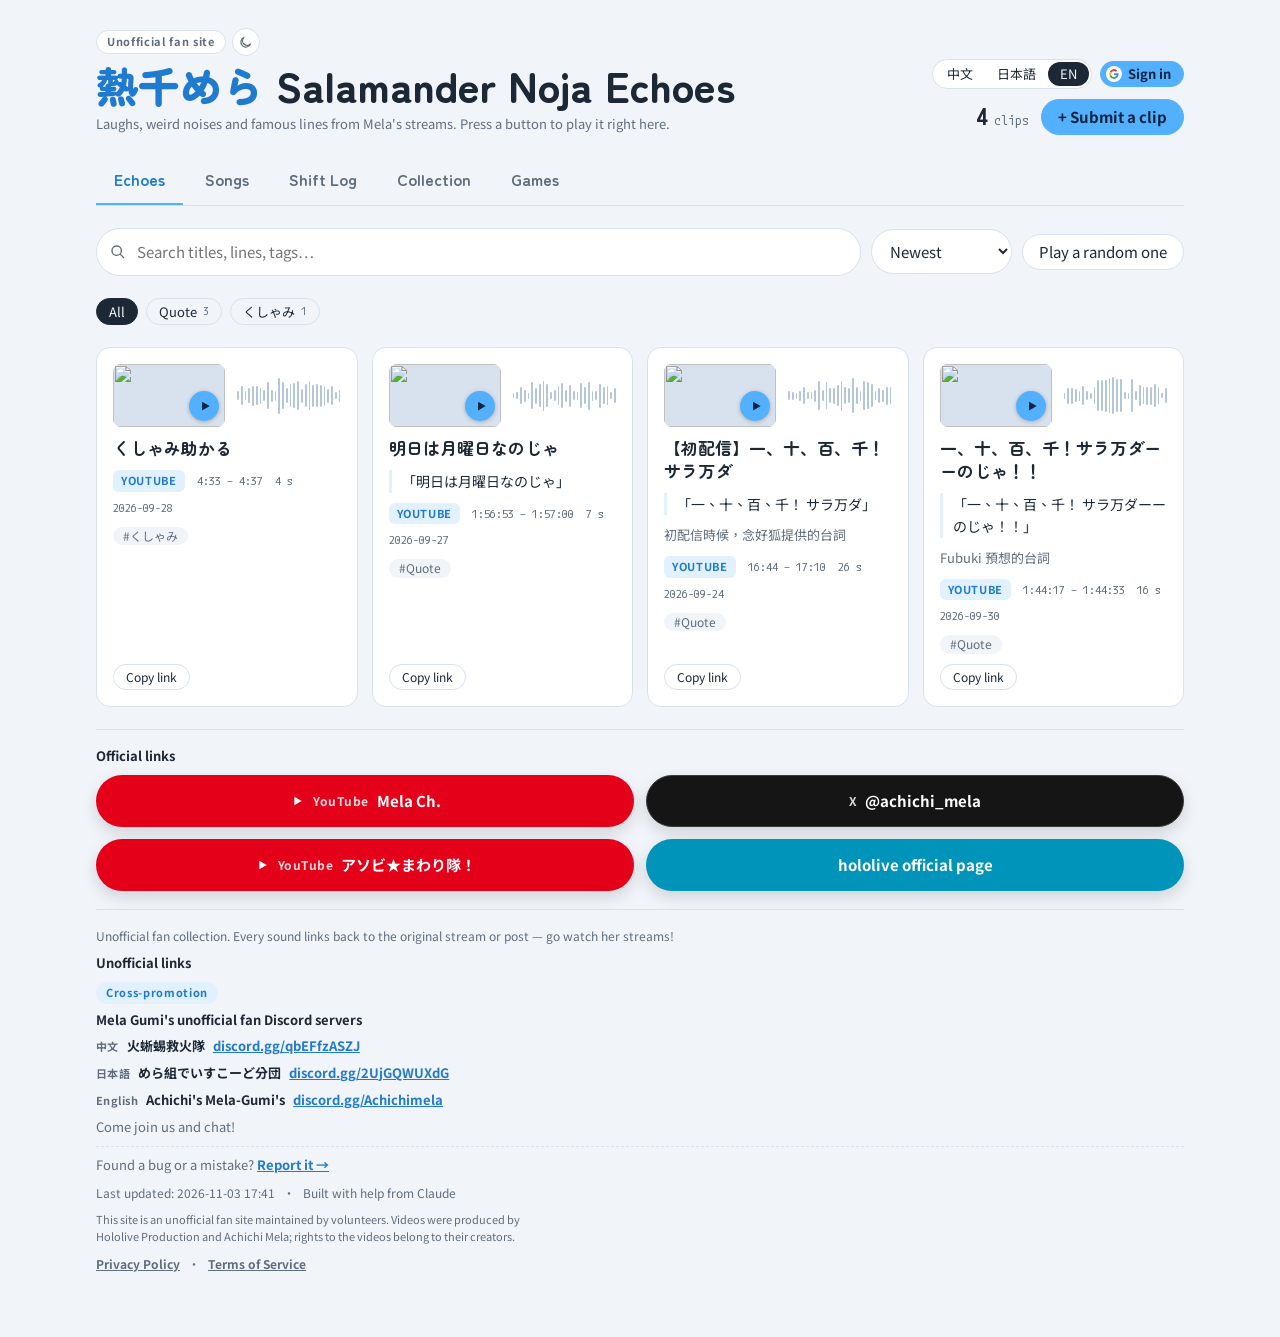
==== index.html @ 70c7b2d7 "Add 每日簽到 (checkin.html) mini-game with daily song recommendation - Google-login only; one icon pick " ====
<!doctype html>
<html lang="zh-Hant">
<head>
<meta charset="utf-8">
<meta name="viewport" content="width=device-width,initial-scale=1,viewport-fit=cover">
<title>熱千めら めらめら出勤紀錄</title>
<meta name="description" content="熱千めら 直播聲音片段整理（非官方粉絲網站）">
<link rel="preconnect" href="https://fonts.googleapis.com">
<link rel="stylesheet" href="https://fonts.googleapis.com/css2?family=Zen+Maru+Gothic:wght@500;700;900&family=Noto+Sans+TC:wght@400;500;700&family=Noto+Sans+JP:wght@400;500;700&family=M+PLUS+1+Code:wght@400;600&display=swap">
<!-- 改了 assets 裡的檔案時，把 ?v= 後面的版本號改掉，訪客的瀏覽器才會抓新版 -->
<script>(function(){try{var v=localStorage.getItem("mela-theme");if(v==="dark"||v==="light")document.documentElement.dataset.theme=v}catch(e){}})()</script>
<link rel="stylesheet" href="assets/style.css?v=42465201">
<script>if(location.hash==="#songs") location.replace("songs.html");</script>
</head>
<body data-title-key="title" data-site-home>
<div class="wrap">
  <div class="topbar">
  <header>
    <div>
      <span class="unofficial" data-i18n="unofficial"></span>
      <h1><span class="jp">熱千めら</span> <span data-i18n="title"></span></h1>
      <p class="sub" data-i18n="sub"></p>
    </div>
    <div class="right">
      <div class="lang" role="group" aria-label="Language">
        <button type="button" data-lang="zh">中文</button>
        <button type="button" data-lang="ja">日本語</button>
        <button type="button" data-lang="en">EN</button>
      </div>
      <div class="hrow">
        <span class="count"><b id="count">0</b> <span data-i18n="clips"></span></span>
        <a class="btn primary" id="submitBtn" href="#" target="_blank" rel="noopener" hidden data-i18n="submit"></a>
      </div>
    </div>
  </header>

  <nav class="views">
    <a href="./" aria-current="page" data-i18n="tabVoices"></a>
    <a href="songs.html" data-i18n="tabSongs"></a>
    <a href="timeline.html" data-i18n="tabShift"></a>
    <a href="goods.html" data-i18n="tabTax"></a>
    <a href="quiz.html" data-i18n="tabGames"></a>
  </nav>
  </div>

  <section class="view">
    <div class="tools">
      <div class="search">
        <svg viewBox="0 0 24 24" aria-hidden="true"><path d="M10 2a8 8 0 0 1 6.32 12.9l5.39 5.4-1.41 1.4-5.4-5.39A8 8 0 1 1 10 2zm0 2a6 6 0 1 0 0 12 6 6 0 0 0 0-12z"/></svg>
        <input id="q" type="search" data-i18n-ph="search">
      </div>
      <select id="sort">
        <option value="new" data-i18n="sortNew"></option>
        <option value="stream" data-i18n="sortStream"></option>
        <option value="short" data-i18n="sortShort"></option>
      </select>
      <button type="button" id="shuffle" data-i18n="random"></button>
    </div>
    <div class="tags" id="tags"></div>
    <section class="picks" id="picks" hidden>
      <h2 class="picks-title"><span aria-hidden="true">★</span> <span data-i18n="todayPick"></span></h2>
      <div class="grid" id="pickGrid"></div>
    </section>
    <div class="grid" id="grid"></div>
    <div class="more" id="moreWrap" hidden><button type="button" id="moreBtn"></button></div>
  </section>

  <footer></footer><!-- 頁尾內容由 assets/common.js 產生（各頁共用） -->
</div>

<div class="player" id="player" hidden>
  <button type="button" class="pmin" id="pMin" data-i18n-title="pMinimize"><svg viewBox="0 0 24 24" aria-hidden="true"><path d="M5 8h14l-7 9z"/></svg></button>
  <div class="player-in">
    <div id="stage"></div>
    <div class="pinfo">
      <h3 id="pTitle"></h3>
      <div class="meta" id="pMeta"></div>
      <div class="pbtns">
        <button type="button" class="primary" id="pReplay" data-i18n="replay"></button>
        <a class="btn" id="pOpen" target="_blank" rel="noopener" data-i18n="openOriginal"></a>
        <button type="button" id="pClose" data-i18n="close"></button>
      </div>
      <p class="pnote" data-i18n="playerNote"></p>
      <div class="pmini">
        <button type="button" class="pm" id="mToggle"></button>
        <button type="button" class="pm" id="mMax" data-i18n-title="pExpand">▴</button>
        <button type="button" class="pm" id="mClose" data-i18n-title="close">✕</button>
      </div>
    </div>
  </div>
</div>

<script src="assets/common.js?v=31998aa3"></script>
<script src="assets/sync.js?v=28ae5e17"></script><!-- 標題列的登入按鈕（每頁都有） -->
<script>
/* ===== 聲音頁設定 ===== */
// ① Google 表單的分享連結（例如 https://forms.gle/xxxx）。留空就不顯示「投稿」按鈕。
const SUBMIT_URL = "https://forms.gle/xqC6PYvhdrvtkV1N6";
// ② Google 試算表「公開」分頁發佈成 CSV 的網址（…/pub?gid=…&single=true&output=csv）。留空就只讀 clips.json。
const SHEET_CSV_URL = "https://docs.google.com/spreadsheets/d/e/2PACX-1vQIjhyIETZ-Ky_Nydc7RRi81T3SxLzJ0tROU5xJC9pYiPma7MWY4qhWxRoD9CQZVaPB6q00znizevlf/pub?gid=656485988&single=true&output=csv";

addStrings({
 zh:{title:"沙拉曼達のじゃ回音",sub:"めらちゃん直播裡的笑聲、怪聲、名台詞，按一下就在這裡播放。",clips:"段聲音",search:"搜尋標題、台詞、標籤…",
   sortNew:"最新加入",sortStream:"直播日期",sortShort:"最短的先",random:"隨機播一段",all:"全部",
   todayPick:"今日推薦",showMore:"顯示更多（還有 {n} 段）",noMatch:"找不到符合的片段",noMatchHint:"換個關鍵字，或點「全部」清除標籤篩選。",none:"還沒有收錄任何聲音",noneHint:"片段審核通過後就會出現在這裡。",submit:"＋ 投稿片段"},
 ja:{title:"サラマンダーのじゃこだま",sub:"めらちゃんの配信から笑い声・奇声・名言を集めました。押すとこのページで再生します。",clips:"件",search:"タイトル・セリフ・タグで検索…",
   sortNew:"新着順",sortStream:"配信日順",sortShort:"短い順",random:"ランダム再生",all:"すべて",
   todayPick:"今日のおすすめ",showMore:"もっと見る（残り {n} 件）",noMatch:"該当するクリップがありません",noMatchHint:"キーワードを変えるか「すべて」でタグを解除してください。",none:"まだクリップがありません",noneHint:"承認されたクリップがここに表示されます。",submit:"＋ クリップを投稿"},
 en:{title:"Salamander Noja Echoes",sub:"Laughs, weird noises and famous lines from Mela's streams. Press a button to play it right here.",clips:"clips",search:"Search titles, lines, tags…",
   sortNew:"Newest",sortStream:"Stream date",sortShort:"Shortest first",random:"Play a random one",all:"All",
   todayPick:"Today's picks",showMore:"Show more ({n} left)",noMatch:"No matching clips",noMatchHint:"Try another keyword, or press “All” to clear the tag filter.",none:"No clips yet",noneHint:"Approved clips will show up here.",submit:"+ Submit a clip"}
});
// 標籤翻譯（標籤本身用中文存，切換語言時顯示對應文字）
const TAG_I18N={"笑聲":{ja:"笑い声",en:"Laugh"},"尖叫":{ja:"悲鳴",en:"Scream"},"怪聲":{ja:"奇声",en:"Weird noise"},"口癖":{ja:"口癖",en:"Catchphrase"},
 "名台詞":{ja:"名言",en:"Iconic line"},"歌聲":{ja:"歌声",en:"Singing"},"可愛":{ja:"かわいい",en:"Cute"},"崩潰":{ja:"発狂",en:"Meltdown"},
 "打噴嚏":{ja:"くしゃみ",en:"Sneeze"},"打哈欠":{ja:"あくび",en:"Yawn"},"哼歌":{ja:"鼻歌",en:"Humming"},"語錄":{ja:"語録",en:"Quote"}};
const tagName=tg=>lang==="zh"?tg:(TAG_I18N[tg]?.[lang]||tg);

let CLIPS=[], activeTag=null;
// 一次只畫 PAGE_SIZE 張卡片，下面用「顯示更多」再多畫一批（搜尋、篩選仍然是對全部資料）
const PAGE_SIZE=48;
let shown=PAGE_SIZE;
function refilter(){ shown=PAGE_SIZE; render(); }

/* ===== 畫面 ===== */
function wave(seed){ let h=hash(seed),o=""; for(let i=0;i<28;i++){h=Math.imul(h^(h>>>13),1597334677)>>>0; const env=Math.sin(Math.PI*(i+.5)/28); o+=`<i style="height:${12+Math.round((h%88)*(.35+.65*env))}%"></i>`;} return o; }
function render(){
  $("count").textContent=CLIPS.length;
  const q=$("q").value.trim().toLowerCase();
  let list=CLIPS.filter(c=>(!activeTag||(c.tags||[]).includes(activeTag)) &&
    (!q||[c.title,c.quote,c.note,...(c.tags||[]).map(x=>x+" "+tagName(x))].join(" ").toLowerCase().includes(q)));
  const s=$("sort").value;
  list.sort((a,b)=>s==="stream"?String(b.streamDate||"").localeCompare(String(a.streamDate||""))
    :s==="short"?(dur(a)??1e9)-(dur(b)??1e9):(b.addedAt||0)-(a.addedAt||0));
  const counts={}; CLIPS.forEach(c=>(c.tags||[]).forEach(x=>counts[x]=(counts[x]||0)+1));
  const tags=Object.keys(counts).sort((a,b)=>counts[b]-counts[a]);
  $("tags").innerHTML=tags.length?`<button type="button" class="chip" data-chip="" aria-pressed="${!activeTag}">${t("all")}</button>`+
    tags.map(x=>`<button type="button" class="chip" data-chip="${esc(x)}" aria-pressed="${activeTag===x}">${esc(tagName(x))} <span class="n">${counts[x]}</span></button>`).join(""):"";
  $("moreWrap").hidden=true;
  if(!CLIPS.length){ $("grid").innerHTML=`<div class="empty"><h2>${t("none")}</h2><p>${t("noneHint")}</p></div>`; return; }
  const rest=list.length-shown;
  if(rest>0){ $("moreWrap").hidden=false; $("moreBtn").textContent=t("showMore").replace("{n}",rest); }
  // 今日推薦：試算表「推薦」欄打勾（或 clips.json 的 "pick": true）的片段。搜尋或篩選標籤時先收起來，避免和結果混在一起。
  const picks=CLIPS.filter(c=>c.pick);
  $("picks").hidden=!picks.length||!!q||!!activeTag;
  $("pickGrid").innerHTML=picks.map(c=>card(c,true)).join("");
  $("grid").innerHTML=list.length?list.slice(0,shown).map(c=>card(c)).join(""):`<div class="empty"><h2>${t("noMatch")}</h2><p>${t("noMatchHint")}</p></div>`;
}
function card(c,isPick){ return `<article class="pad${isPick?" pick":""}${current&&current.id===c.id?" playing":""}" data-id="${esc(c.id)}">
    <div class="pad-top">${c.src==="youtube"&&c.vid
      ?`<button type="button" class="thumb" data-play="${esc(c.id)}" aria-label="${t("play")}: ${esc(c.title)}"><img src="https://i.ytimg.com/vi/${encodeURIComponent(c.vid)}/mqdefault.jpg" alt="" loading="lazy" decoding="async"><span class="tplay">${playSvg}</span></button>`
      :`<button type="button" class="play" data-play="${esc(c.id)}" aria-label="${t("play")}: ${esc(c.title)}">${playSvg}</button>`}<div class="wave" aria-hidden="true">${wave(c.id)}</div></div>
    <h3>${esc(c.title)}</h3>
    ${c.quote?`<p class="quote">「${esc(c.quote)}」</p>`:""}${c.note?`<p class="note">${esc(c.note)}</p>`:""}
    <div class="meta">${metaHTML(c)}</div>
    ${(c.tags||[]).length?`<div class="ptags">${c.tags.map(x=>`<button type="button" data-tag="${esc(x)}">#${esc(tagName(x))}</button>`).join("")}</div>`:""}
    <div class="pad-foot"><button type="button" data-copy="${esc(c.id)}">${t("copy")}</button></div>
  </article>`; }
window.onLangChange=render;

/* ===== 事件 ===== */
document.addEventListener("click",async e=>{
  const b=e.target.closest("button"); if(!b) return;
  const find=id=>CLIPS.find(c=>c.id===id);
  if(b.dataset.play) return play(find(b.dataset.play));
  if(b.dataset.chip!==undefined){ activeTag=b.dataset.chip||null; return refilter(); }
  if(b.dataset.tag){ activeTag=b.dataset.tag; window.scrollTo({top:0,behavior:"smooth"}); return refilter(); }
  if(b.dataset.copy){ const u=origUrl(find(b.dataset.copy)); try{ await navigator.clipboard.writeText(u); b.textContent=t("copied"); setTimeout(()=>b.textContent=t("copy"),1500);}catch(err){ prompt("",u); } }
});
$("q").addEventListener("input",refilter); $("sort").addEventListener("change",refilter);
$("moreBtn").onclick=()=>{ shown+=PAGE_SIZE; render(); };
$("shuffle").onclick=()=>{ if(CLIPS.length) play(CLIPS[Math.floor(Math.random()*CLIPS.length)]); };
if(SUBMIT_URL){ $("submitBtn").href=SUBMIT_URL; $("submitBtn").hidden=false; }

/* ===== 讀資料：clips.json + Google 試算表（發佈的 CSV） ===== */
// 依標題文字找欄位，表單題目順序不同也沒關係
const COLS={ts:["時間戳記","タイムスタンプ","timestamp"],url:["網址","url","link","連結"],start:["開始","开始","start"],end:["結束","结束","終了","end"],title:["標題","タイトル","title"],
  quote:["台詞","セリフ","quote"],tags:["標籤","タグ","tag"],note:["備註","メモ","note"],date:["日期","配信日","date"],pick:["推薦","おすすめ","pick","recommend"]};
// 「推薦」欄：打勾（TRUE）或填 v、1、是、○ 都算推薦（isYes 在 common.js）
function sheetToClips(text){
  const rows=parseCSV(text); if(rows.length<2) return [];
  const head=rows[0].map(h=>h.trim().toLowerCase()); const idx={};
  for(const k in COLS) idx[k]=head.findIndex(h=>COLS[k].some(w=>h.includes(w.toLowerCase())));
  if(idx.end<0&&idx.start>=0) idx.end=idx.start+1; // 找不到「結束」就用開始時間的下一欄
  console.info("[mela] sheet columns",rows[0],idx);
  const get=(r,k)=>idx[k]>=0?(r[idx[k]]||"").trim():"";
  return rows.slice(1).map((r,i)=>{ const p=parseClipUrl(get(r,"url")); const title=get(r,"title"); if(!p||!title) return null;
    let start=parseTime(get(r,"start")); const end=parseTime(get(r,"end")); if(start==null&&p.t!=null) start=p.t;
    return {id:"g"+hash(get(r,"ts")+"|"+get(r,"url")+"|"+i).toString(36),src:p.src,vid:p.vid||null,url:p.url,start,end:(end!=null&&start!=null&&end<=start)?null:end,
      title,quote:get(r,"quote"),note:get(r,"note"),tags:[...new Set(get(r,"tags").split(/[,，、\s]+/).map(x=>x.split(/[／\/]/)[0].replace(/^[#＃]/,"").trim()).filter(Boolean))].slice(0,12),
      streamDate:normDate(get(r,"date")),pick:isYes(get(r,"pick")),addedAt:2e12+i}; }).filter(Boolean);
}
// Google 試算表 CSV 的快取：存在訪客瀏覽器（localStorage），SHEET_TTL 內不會再連 Google。
// 過期時先用舊資料立刻顯示，再在背景抓新的，有變動才重畫。
const SHEET_TTL = 5*60*1000; // 5 分鐘
const SHEET_KEY = "mela-sheet:"+hash(SHEET_CSV_URL);
function readSheetCache(){ try{ const c=JSON.parse(localStorage.getItem(SHEET_KEY)||"null"); return c&&typeof c.text==="string"&&c.at?c:null; }catch(e){ return null; } }
function writeSheetCache(text){ try{ localStorage.setItem(SHEET_KEY,JSON.stringify({text,at:Date.now()})); }catch(e){} }
async function fetchSheet(){
  const r=await fetch(SHEET_CSV_URL+(SHEET_CSV_URL.includes("?")?"&":"?")+"_="+Date.now());
  if(!r.ok) throw new Error("HTTP "+r.status);
  const text=await r.text(); writeSheetCache(text); return text;
}
let jsonClips=[], sheetClips=[];
function mergeClips(){
  const seen=new Set(); CLIPS=[];
  const byKey={};
  for(const c of [...jsonClips,...sheetClips]){ const key=(c.vid||c.url)+"@"+(c.start??"");
    if(seen.has(key)){ if(c.pick) byKey[key].pick=true; continue; } // 重複的片段：只要任一邊標了推薦就算推薦
    seen.add(key); const copy={...c}; byKey[key]=copy; CLIPS.push(copy); }
  if(!CLIPS.length&&location.protocol==="file:"){ $("grid").innerHTML=`<div class="empty"><h2>clips.json</h2><p>Open via GitHub Pages or a local server (python -m http.server).</p></div>`; return; }
  render();
}
async function loadAll(){
  const jsonP=fetch("clips.json",{cache:"no-cache"}).then(r=>r.ok?r.json():[]).then(d=>(Array.isArray(d)?d:d.clips||[]).filter(c=>c&&c.title&&c.id)).catch(()=>[]);
  const cached=SHEET_CSV_URL?readSheetCache():null;
  let sheetText="";
  if(cached) sheetText=cached.text;                       // 有快取：先用快取，不等網路
  else if(SHEET_CSV_URL) sheetText=await fetchSheet().catch(e=>{ console.warn("sheet load failed",e); return ""; });
  jsonClips=await jsonP; sheetClips=sheetToClips(sheetText); mergeClips();
  // 快取過期：背景更新，內容有變才重畫
  if(cached&&Date.now()-cached.at>=SHEET_TTL){
    fetchSheet().then(text=>{ if(text!==cached.text){ sheetClips=sheetToClips(text); mergeClips(); } }).catch(e=>console.warn("sheet refresh failed",e));
  }
}

setLang(pickLang());
loadAll();
</script>
</body>
</html>
---- assets/style.css ----
/* 熱千めら めらめら出勤紀錄 — 各頁共用的樣式（所有 html 都會載入；頁面專用的寫在各頁的 <style>）。
   版面：固定在上方的標題列＋分頁（可有第二層），下面是各頁內容；播放時頁面下方出現播放器。 */
:root{
  --bg:#f1f5fa; --surface:#ffffff; --ink:#1d2836; --muted:#5f6d7e; --line:#d8e2ee;
  --accent:#53b0ff; --accent-ink:#0b2540; --accent-text:#1f7ad0; --accent-soft:#e2f1ff; --wave:#b3c6da;
  --f-display:"Zen Maru Gothic","Noto Sans TC","Noto Sans JP",system-ui,sans-serif;
  --f-body:"Noto Sans TC","Noto Sans JP",system-ui,-apple-system,"PingFang TC","Microsoft JhengHei",sans-serif;
  --f-code:"M PLUS 1 Code",ui-monospace,"SFMono-Regular",Menlo,monospace;
  --r:14px; color-scheme:light;
}
html[lang="ja"]{--f-body:"Noto Sans JP","Noto Sans TC",system-ui,sans-serif}
@media (prefers-color-scheme:dark){:root:not([data-theme="light"]){
  --bg:#121821; --surface:#1b2330; --ink:#e8eff8; --muted:#9aa8b9; --line:#2d3a4b;
  --accent:#53b0ff; --accent-ink:#0b2540; --accent-text:#7cc3ff; --accent-soft:#1a3350; --wave:#41546b; color-scheme:dark}}
:root[data-theme="dark"]{
  --bg:#121821; --surface:#1b2330; --ink:#e8eff8; --muted:#9aa8b9; --line:#2d3a4b;
  --accent:#53b0ff; --accent-ink:#0b2540; --accent-text:#7cc3ff; --accent-soft:#1a3350; --wave:#41546b; color-scheme:dark}
*{box-sizing:border-box}
[hidden]{display:none!important}
html,body{margin:0}
body{background:var(--bg);color:var(--ink);font-family:var(--f-body);font-size:15px;line-height:1.6;padding-top:env(safe-area-inset-top,0px);padding-bottom:env(safe-area-inset-bottom,0px)}
.wrap{max-width:1120px;margin:0 auto;padding-inline:16px;padding-block:16px 64px;display:flex;flex-direction:column;gap:22px}
/* 標題（header）固定在最上方、大小不變；分頁列跟著頁面捲走，捲走後右上角浮出選單鈕（common.js 會加 body.nav-gone） */
html{scroll-padding-top:150px}
.topbar{display:contents}
.topbar>header{position:sticky;top:0;z-index:9;margin-inline:-16px;padding:12px 16px 10px;background:var(--bg)}
body.scrolled .topbar>header{box-shadow:0 8px 18px -10px rgba(0,0,0,.45)}
.topbar>.views{margin-top:-10px}
.topbar>.views.sub-views{margin-top:-8px}
header{display:flex;flex-wrap:wrap;align-items:flex-end;justify-content:space-between;gap:12px 24px}
h1{font-family:var(--f-display);font-weight:900;font-size:clamp(28px,5vw,42px);line-height:1.1;margin:0;text-wrap:balance}
h1 .jp{color:var(--accent-text)}
/* 標題上方的「非官方粉絲網站」標籤（避免被誤認為官方網站） */
.unofficial{display:inline-block;margin-bottom:6px;font-size:11px;font-weight:700;letter-spacing:.06em;padding:2px 10px;border-radius:999px;border:1px solid var(--line);color:var(--muted);background:var(--surface)}
h1 .jp,h1 [data-i18n]{display:inline-block} /* 「熱千めら」和頁面名稱都不要從中間斷行：放不下就整個換到下一行 */
.sub{color:var(--muted);margin:6px 0 0;font-size:13px}
.right{display:flex;flex-direction:column;align-items:flex-end;gap:10px}
@media (max-width:600px){.right{flex-direction:row;align-items:center;justify-content:space-between;width:100%}}
.hrow{display:flex;align-items:center;gap:12px;flex-wrap:wrap}
.count{font-family:var(--f-code);font-size:13px;color:var(--muted);font-variant-numeric:tabular-nums}
.count b{color:var(--ink);font-size:22px;font-weight:600}
.lang{display:inline-flex;border:1px solid var(--line);border-radius:999px;padding:2px;background:var(--surface)}
.lang button{white-space:nowrap;border:none;background:transparent;padding:4px 12px;font-size:13px;border-radius:999px}
.lang button[aria-pressed="true"]{background:var(--ink);color:var(--bg)}
button,.btn{font:inherit;cursor:pointer;border-radius:999px;border:1px solid var(--line);background:var(--surface);color:var(--ink);padding:8px 16px;display:inline-flex;align-items:center;gap:6px;text-decoration:none;line-height:1.2}
button:hover,.btn:hover{border-color:var(--accent)}
:focus-visible{outline:2px solid var(--accent);outline-offset:2px}
.tools{display:flex;flex-wrap:wrap;gap:10px;align-items:center}
.search{flex:1 1 260px;min-width:0;position:relative}
.search input{width:100%;padding:11px 16px 11px 40px;border-radius:999px;border:1px solid var(--line);background:var(--surface);color:var(--ink);font:inherit}
.search svg{position:absolute;left:14px;top:50%;transform:translateY(-50%);width:16px;height:16px;fill:var(--muted)}
select{font:inherit;padding:10px 14px;border-radius:999px;border:1px solid var(--line);background:var(--surface);color:var(--ink)}
.tags{display:flex;flex-wrap:wrap;gap:8px}
.chip{font-size:13px;padding:5px 12px;background:transparent}
.chip .n{font-family:var(--f-code);color:var(--muted);font-size:11px}
.chip[aria-pressed="true"]{background:var(--ink);color:var(--bg);border-color:var(--ink)}
.chip[aria-pressed="true"] .n{color:var(--bg);opacity:.7}
.grid{display:grid;grid-template-columns:repeat(auto-fill,minmax(260px,1fr));gap:14px}
.pad{background:var(--surface);border:1px solid var(--line);border-radius:var(--r);padding:16px;display:flex;flex-direction:column;gap:10px;min-width:0}
.pad.playing{border-color:var(--accent);box-shadow:0 0 0 2px var(--accent-soft)}
.pad-top{display:flex;gap:12px;align-items:center}
.play{flex:none;width:48px;height:48px;border-radius:50%;background:var(--accent);color:var(--accent-ink);display:grid;place-items:center;border:none;padding:0}
.play svg{width:20px;height:20px;fill:currentColor;margin-left:3px}
.play:hover{transform:scale(1.06)}
.wave{flex:1;min-width:0;height:38px;display:flex;align-items:center;gap:2px}
.wave i{flex:1;background:var(--wave);border-radius:2px;min-height:3px}
.pad:hover .wave i,.pad.playing .wave i{background:var(--accent)}
.pad h3{margin:0;font-family:var(--f-display);font-weight:700;font-size:17px;line-height:1.35;overflow-wrap:anywhere}
.quote{margin:0;font-size:14px;border-left:3px solid var(--accent-soft);padding-left:10px;overflow-wrap:anywhere}
.note{margin:0;font-size:13px;color:var(--muted);overflow-wrap:anywhere}
.meta{display:flex;flex-wrap:wrap;gap:6px 12px;align-items:center;font-family:var(--f-code);font-size:12px;color:var(--muted);font-variant-numeric:tabular-nums}
.src{font-family:var(--f-body);font-size:11px;font-weight:700;letter-spacing:.06em;text-transform:uppercase;padding:2px 8px;border-radius:6px;background:var(--accent-soft);color:var(--accent-text)}
.ptags{display:flex;flex-wrap:wrap;gap:6px}
.ptags button{font-size:12px;padding:2px 10px;border:none;background:var(--bg);color:var(--muted)}
.ptags button:hover{color:var(--accent-text)}
.pad-foot{display:flex;flex-wrap:wrap;gap:8px;margin-top:auto}
.pad-foot a,.pad-foot button{font-size:12px;padding:5px 12px}
.empty{grid-column:1/-1;background:var(--surface);border:1px dashed var(--line);border-radius:var(--r);padding:28px 20px}
.empty h2{margin:0 0 6px;font-family:var(--f-display);font-size:20px}
.empty p{margin:0;color:var(--muted)}
/* player sheet */
.player{position:fixed;left:0;right:0;bottom:0;z-index:10;max-height:92vh;overflow-y:auto;background:var(--surface);border-top:1px solid var(--line);box-shadow:0 -8px 30px rgba(0,0,0,.18);padding:14px 16px calc(14px + env(safe-area-inset-bottom,0px))}
.player-in{max-width:1120px;margin:0 auto;display:grid;grid-template-columns:minmax(0,420px) 1fr;gap:16px;align-items:start}
.frame{position:relative;width:100%;aspect-ratio:16/9;max-width:100%;background:#000;border-radius:10px;overflow:hidden}
.frame iframe,.frame>div{position:absolute;inset:0;width:100%;height:100%;border:0}
.xframe{max-height:60vh;overflow:auto;min-width:0}
.pinfo{display:flex;flex-direction:column;gap:8px;min-width:0}
.pinfo h3{margin:0;font-family:var(--f-display);font-size:19px;overflow-wrap:anywhere}
.pbtns{display:flex;flex-wrap:wrap;gap:8px}
.primary{background:var(--accent);color:var(--accent-ink);border-color:var(--accent);font-weight:700}
@media (max-width:700px){.player-in{grid-template-columns:1fr}.frame{max-height:40vh}}
body.has-player .wrap{padding-bottom:calc(64px + 46vh)}
/* 縮小按鈕：放在播放器右上角 */
.pmin{position:absolute;top:8px;right:12px;z-index:2;width:36px;height:36px;padding:0;justify-content:center;border-radius:8px;background:var(--surface);color:var(--muted)}
.pmin svg{width:18px;height:18px;fill:currentColor}
.pmin:hover{color:var(--ink)}
.player:not(.mini) .pinfo h3{padding-right:44px}
.player.mini .pmin{display:none}
@media (max-width:700px){.player:not(.mini){padding-top:50px}.player:not(.mini) .pinfo h3{padding-right:0}}
/* 縮小模式：右下角懸浮小視窗。YouTube 規定嵌入播放器至少 200×200px，所以影片高度不低於 200px */
.pmini{display:none;gap:6px;align-items:center;flex:none}
.pmini .pm{width:34px;height:34px;padding:0;justify-content:center;font-size:14px}
.pmini .pm svg{width:16px;height:16px;fill:currentColor}
.pmini #mToggle{background:var(--accent);border-color:var(--accent);color:var(--accent-ink)}
.pnote{margin:0;font-size:12px;line-height:1.5;color:var(--muted);max-width:68ch}
.player.mini{left:auto;right:16px;bottom:calc(16px + env(safe-area-inset-bottom,0px));width:min(380px,calc(100vw - 24px));max-height:none;padding:10px;border:1px solid var(--line);border-radius:14px;box-shadow:0 14px 36px rgba(0,0,0,.38);overflow:hidden}
.player.mini .player-in{grid-template-columns:1fr;gap:8px}
.player.mini .frame{border-radius:8px;max-height:none}
@media (max-width:419px){.player.mini .frame{aspect-ratio:auto;height:200px}} /* 螢幕太窄、16:9 會矮於 200px 時固定 200px 高 */
.player.mini .xframe{max-height:220px;overflow:auto}
.player.mini .pinfo{flex-direction:row;align-items:center;gap:8px}
.player.mini .pinfo h3{flex:1;min-width:0;font-size:14px;white-space:nowrap;overflow:hidden;text-overflow:ellipsis}
.player.mini .meta,.player.mini .pbtns,.player.mini .queue,.player.mini .pnote{display:none}
.player.mini .pmini{display:flex}
body.has-player.player-mini .wrap{padding-bottom:300px}
@media (max-width:420px){.player.mini{right:12px;bottom:calc(12px + env(safe-area-inset-bottom,0px))}}
/* ===== 待播清單（歌單頁） ===== */
.slist .song{grid-template-columns:auto minmax(0,1fr) auto auto}
/* 手機：日期／時間移到歌名下面，讓歌名有足夠寬度 */
@media (max-width:520px){
  .slist .song{grid-template-columns:auto minmax(0,1fr) auto;grid-template-areas:"thumb info add" "thumb side add";gap:2px 10px;padding:10px 12px}
  .slist .song>.thumb{grid-area:thumb}
  .slist .song>.sinfo{grid-area:info}
  .slist .song>.sside{grid-area:side;flex-direction:row;flex-wrap:wrap;gap:0 10px;align-items:center}
  .slist .song>.sside:empty{display:none}
  .slist .song>.qadd{grid-area:add}
  section.picks{padding:12px 10px}
}
.singers{display:flex;flex-wrap:wrap;align-items:baseline;gap:2px 6px;margin-top:2px}
.singers i{font-style:normal;font-size:11px;font-weight:700;color:var(--muted);letter-spacing:.04em;margin-right:2px}
.singers button{border:none;background:transparent;padding:0;font-size:13px;color:var(--accent-text);border-radius:4px}
.singers button:hover{text-decoration:underline}
.singers .sl{color:var(--muted)}
/* 今日推薦 */
.picks{display:flex;flex-direction:column;gap:12px;padding:16px;border-radius:calc(var(--r) + 4px);background:var(--accent-soft)}
.picks-title{margin:0;font-family:var(--f-display);font-size:18px;color:var(--accent-text);display:flex;align-items:center;gap:6px}
.pad.pick{border-color:var(--accent)}
.picks-title .gplay{margin-left:auto;font-family:var(--f-body);font-size:12px;font-weight:700;padding:4px 12px;color:var(--accent-text)}
.picks .slist{border-color:var(--accent)}
.more{display:flex;justify-content:center}
.more button{padding:10px 24px;font-weight:700}
.sgroup h2 .gtoggle{border:none;background:transparent;padding:2px 4px 2px 0;font:inherit;color:inherit;gap:6px;border-radius:6px}
.sgroup h2 .gtoggle:hover{color:var(--ink)}
.garrow{display:inline-block;width:1em;text-align:center}
.sgroup.closed h2{opacity:.85}
.playmode{display:flex;flex-direction:column;gap:6px}
.pm-note{margin:0;font-size:12px;line-height:1.6;color:var(--muted)}
.sside .vcount{color:var(--accent-text);font-weight:600}
.pm-note a{color:var(--accent-text);font-weight:700;overflow-wrap:anywhere}
.chips-label{font-size:12px;font-weight:700;color:var(--muted);align-self:center;margin-right:2px}
.qadd{width:34px;height:34px;padding:0;justify-content:center;font-size:20px;line-height:1;flex:none}
.qadd.inq{background:var(--accent-soft);color:var(--accent-text);border-color:var(--accent-soft)}
.sgroup h2 .gplay{margin-left:auto;font-family:var(--f-body);font-size:12px;font-weight:700;padding:4px 12px;color:var(--accent-text);letter-spacing:0}
.queue{border-top:1px solid var(--line);padding-top:8px;display:flex;flex-direction:column;gap:6px;min-width:0}
.qhead{display:flex;flex-wrap:wrap;gap:6px;align-items:center}
.qhead .qtoggle{font-weight:700;border:none;padding:4px 2px;background:transparent}
.qhead .qtoggle .n{font-family:var(--f-code);color:var(--muted);font-weight:400}
.qhead .sp{flex:1}
.qhead button:not(.qtoggle){font-size:12px;padding:4px 10px}
.qhead button[aria-pressed="true"]{background:var(--accent-soft);color:var(--accent-text);border-color:var(--accent)}
.qlist{list-style:none;margin:0;padding:0;max-height:32vh;overflow-y:auto;border:1px solid var(--line);border-radius:10px}
.qlist li{display:grid;grid-template-columns:2.2em minmax(0,1fr) auto;gap:8px;align-items:center;padding:6px 8px;border-top:1px solid var(--line);font-size:13px}
.qlist li:first-child{border-top:none}
.qlist li.now{background:var(--accent-soft)}
.qlist .qn{font-family:var(--f-code);color:var(--muted);text-align:right;font-variant-numeric:tabular-nums}
.qlist li.now .qn{color:var(--accent-text);font-weight:700}
.qlist .qt{border:none;background:transparent;padding:0;text-align:left;display:flex;flex-direction:column;align-items:flex-start;width:100%;min-width:0;border-radius:4px}
.qlist .qt b{font-weight:700;overflow-wrap:anywhere}
.qlist .qt span{color:var(--muted);font-size:12px;overflow-wrap:anywhere}
.qlist .qops{display:flex;gap:2px}
.qlist .qops button{width:28px;height:28px;padding:0;justify-content:center;border:none;background:transparent;color:var(--muted);font-size:14px}
.qlist .qops button:hover{color:var(--ink);background:var(--bg)}
.qempty{margin:0;color:var(--muted);font-size:13px}
.qfab{position:fixed;right:16px;bottom:calc(16px + env(safe-area-inset-bottom,0px));z-index:9;box-shadow:0 4px 16px rgba(0,0,0,.2)}
.toast{position:fixed;left:50%;bottom:calc(24px + env(safe-area-inset-bottom,0px));transform:translateX(-50%);z-index:20;background:var(--ink);color:var(--bg);padding:8px 16px;border-radius:999px;font-size:13px;max-width:calc(100% - 32px)}
body.has-player .toast{bottom:auto;top:calc(16px + env(safe-area-inset-top,0px))}
/* view tabs */
.views{display:flex;gap:4px;border-bottom:1px solid var(--line)}
.views a{text-decoration:none;border:none;border-radius:0;background:transparent;padding:10px 18px;font-family:var(--f-display);font-weight:700;font-size:16px;color:var(--muted);border-bottom:3px solid transparent;margin-bottom:-1px}
.views a:hover{color:var(--ink)}
.views a[aria-current="page"]{color:var(--accent-text);border-bottom-color:var(--accent)}
/* 分頁變多時：文字不換行；手機上縮小間距，放不下就可以左右滑 */
.views{overflow-x:auto;scrollbar-width:none}
.views::-webkit-scrollbar{display:none}
.views a{white-space:nowrap;flex:none}
.views.more-r{-webkit-mask-image:linear-gradient(90deg,#000 calc(100% - 32px),transparent);mask-image:linear-gradient(90deg,#000 calc(100% - 32px),transparent)}
.views.more-l{-webkit-mask-image:linear-gradient(90deg,transparent,#000 32px);mask-image:linear-gradient(90deg,transparent,#000 32px)}
.views.more-l.more-r{-webkit-mask-image:linear-gradient(90deg,transparent,#000 32px,#000 calc(100% - 32px),transparent);mask-image:linear-gradient(90deg,transparent,#000 32px,#000 calc(100% - 32px),transparent)}
@media (max-width:600px){.views{gap:0}.views a{padding:8px 10px;font-size:14px}.sub-views a{padding-inline:16px}}
.view{display:flex;flex-direction:column;gap:22px}
/* song list */
.setlist{display:flex;flex-direction:column;gap:18px}
.sgroup{display:flex;flex-direction:column;gap:6px}
.sgroup h2{margin:0;font-family:var(--f-code);font-size:13px;font-weight:600;color:var(--muted);letter-spacing:.04em;font-variant-numeric:tabular-nums;display:flex;gap:10px;align-items:baseline}
.sgroup h2 span{font-family:var(--f-body);font-weight:400}
.slist{background:var(--surface);border:1px solid var(--line);border-radius:var(--r);overflow:hidden}
.song{display:grid;grid-template-columns:auto minmax(0,1fr) auto;gap:4px 14px;align-items:center;padding:10px 14px;border-top:1px solid var(--line)}
.song:first-child{border-top:none}
.song.playing{background:var(--accent-soft)}
/* YouTube 縮圖（i.ytimg.com/vi/<id>/mqdefault.jpg，16:9）＋播放鈕 */
.thumb{position:relative;flex:none;width:120px;aspect-ratio:16/9;max-width:100%;padding:0;border:none;border-radius:8px;overflow:hidden;background:var(--line);cursor:pointer}
.thumb img{width:100%;height:100%;object-fit:cover;display:block}
.thumb .tplay{position:absolute;right:6px;bottom:6px;width:30px;height:30px;border-radius:50%;background:var(--accent);color:var(--accent-ink);display:grid;place-items:center;box-shadow:0 1px 4px rgba(0,0,0,.25)}
.thumb .tplay svg{width:14px;height:14px;fill:currentColor;margin-left:2px}
.thumb:hover img{filter:brightness(1.08)}
.song.playing .thumb,.pad.playing .thumb{outline:3px solid var(--accent);outline-offset:-3px}
.pad-top .thumb{width:112px}
@media (max-width:520px){.thumb{width:96px}.thumb .tplay{width:26px;height:26px}}
.sinfo{display:flex;flex-direction:column;min-width:0}
.sinfo b{font-family:var(--f-display);font-weight:700;font-size:16px;line-height:1.35;overflow-wrap:anywhere}
.sinfo span{font-size:13px;color:var(--muted);overflow-wrap:anywhere}
.cat{font-style:normal;font-size:11px;font-weight:700;letter-spacing:.03em;padding:1px 7px;border-radius:6px;margin-right:8px;background:var(--accent-soft);color:var(--accent-text);white-space:nowrap}
.cat-original{background:var(--accent);color:var(--accent-ink)}
.cat-other{background:var(--bg);color:var(--muted)}
.sside{display:flex;flex-direction:column;align-items:flex-end;font-family:var(--f-code);font-size:12px;color:var(--muted);font-variant-numeric:tabular-nums;white-space:nowrap}
footer{color:var(--muted);font-size:12px;border-top:1px solid var(--line);padding-top:16px;display:flex;flex-direction:column;gap:8px}
footer p{margin:0}
/* 官方連結按鈕（頁尾最上方） */
footer .official-label{font-size:13px;font-weight:700;color:var(--ink)}
.official{display:grid;grid-template-columns:repeat(2,minmax(0,1fr));gap:12px;margin-bottom:8px;padding-bottom:18px;border-bottom:1px solid var(--line)}
.ob{display:flex;align-items:center;justify-content:center;gap:8px;min-height:52px;padding:10px 18px;border-radius:999px;color:#fff;text-decoration:none;font-size:15px;box-shadow:0 6px 16px rgba(0,0,0,.14);transition:transform .15s,filter .15s;min-width:0}
.ob:hover{transform:translateY(-2px);filter:brightness(1.08)}
.ob b{font-weight:700;overflow-wrap:anywhere}
.ob span{font-size:12px;font-weight:700;opacity:.85;letter-spacing:.04em;white-space:nowrap}
.ob svg{width:16px;height:16px;fill:currentColor;flex:none}
.ob-yt{background:#e5001a}
.ob-x{background:#151515;border:1px solid #3a3a3a}
.ob-holo{background:#0094bb}
footer .ob,footer .ob:hover{color:#fff}
@media (max-width:560px){.official{grid-template-columns:1fr}}
@media (prefers-reduced-motion:reduce){.ob,.ob:hover{transform:none;transition:none}}
footer a{color:var(--accent-text);font-weight:700;overflow-wrap:anywhere}
.dc{display:flex;flex-direction:column;gap:6px;font-size:13px;color:var(--ink)}
.dc-tag{align-self:flex-start;font-size:11px;font-weight:700;letter-spacing:.06em;padding:2px 10px;border-radius:999px;background:var(--accent-soft);color:var(--accent-text)}
.dc-label{font-weight:700}
.dc-join{color:var(--muted)}
.report{font-size:13px;padding-top:8px;border-top:1px dashed var(--line)}
.colophon{font-size:12px;color:var(--muted);font-variant-numeric:tabular-nums}
.colophon .sep{margin:0 8px}
.rights{font-size:11px;color:var(--muted);line-height:1.6;max-width:72ch}
.dc ul{list-style:none;margin:0;padding:0;display:flex;flex-direction:column;gap:6px}
.dc li{display:flex;flex-wrap:wrap;gap:4px 8px;align-items:baseline;min-width:0}
.dc-name{font-weight:700;color:var(--ink)}
.dc li span{font-size:11px;font-weight:700;letter-spacing:.04em;color:var(--muted);white-space:nowrap}
@media (prefers-reduced-motion:reduce){*{transition:none!important}.play:hover{transform:none}}
/* ===== 編年史（timeline.html） =====
   一條直線代表時間；每個事件是線上的一個點，往旁邊長出卡片。
   桌機：線在中間，卡片左右排；手機（≤720px）：線在左邊，卡片都在右邊。 */
:root{
  --t-stream:#53b0ff; --t-stream-i:#1f7ad0;
  --t-collab:#9b7bff; --t-collab-i:#6a4fd6;
  --t-release:#ff6f9f; --t-release-i:#c2366b;
  --t-short:#20b8a8;  --t-short-i:#0f7d72;
  --t-event:#ff8a3d;  --t-event-i:#b5520f;
  --t-offline:#3fb950; --t-offline-i:#1e7a34;
  --t-live:#e5484d;   --t-live-i:#b4232f;
  --t-anniv:#f5b524;  --t-anniv-i:#8f6200;
  --t-auto:#8fa3b8;   --t-auto-i:#5f6d7e;
  --tl-line:#c4d3e3;
}
@media (prefers-color-scheme:dark){:root:not([data-theme="light"]){
  --t-stream-i:#7cc3ff; --t-collab-i:#b9a6ff; --t-release-i:#ff9cc0; --t-short-i:#5fe0d3; --t-event-i:#ffaa70; --t-offline-i:#6fdc87; --t-live-i:#ff8a90; --t-anniv-i:#ffcf5a; --t-auto-i:#9aa8b9;
  --t-auto:#5d7088; --tl-line:#34465c}}
:root[data-theme="dark"]{
  --t-stream-i:#7cc3ff; --t-collab-i:#b9a6ff; --t-release-i:#ff9cc0; --t-short-i:#5fe0d3; --t-event-i:#ffaa70; --t-offline-i:#6fdc87; --t-live-i:#ff8a90; --t-anniv-i:#ffcf5a; --t-auto-i:#9aa8b9;
  --t-auto:#5d7088; --tl-line:#34465c}

.tl-tools{display:flex;flex-wrap:wrap;gap:10px 16px;align-items:center}
.tl-tools .tags{align-items:center}
.tl-tools .sp{flex:1}
.chips-label{font-size:12px;font-weight:700;color:var(--muted);margin-right:2px}
.chip .sw{width:9px;height:9px;border-radius:50%;background:var(--c);display:inline-block}

.tl{position:relative;display:flex;flex-direction:column;padding:8px 0 24px}
.tl-item,.tl-month,.tl-today,.tl-end{--col:36px;position:relative;display:grid;grid-template-columns:minmax(0,1fr) var(--col) minmax(0,1fr);column-gap:0}
/* 每一列自己畫一段直線，接起來就是一整條 */
.tl-item::before,.tl-month::before,.tl-today::before{content:"";position:absolute;top:0;bottom:0;left:50%;width:2px;margin-left:-1px;background:var(--tl-line)}
.tl-item.future::before,.tl-month.future::before{background:none;border-left:2px dashed var(--tl-line);width:0}

/* 月份：線上的小標籤 */
.tl-month{padding:18px 0 14px}
.tl-month h2{grid-column:1/-1;justify-self:center;position:relative;margin:0;font-family:var(--f-display);font-size:15px;font-weight:700;padding:4px 14px;border-radius:999px;background:var(--bg);border:1px solid var(--line);color:var(--ink);font-variant-numeric:tabular-nums}
.tl-month.future h2{color:var(--muted);border-style:dashed}

/* 今天 */
.tl-today{padding:10px 0}
.tl-today .lbl{grid-column:1/-1;justify-self:center;position:relative;display:inline-flex;align-items:center;gap:8px;font-size:13px;font-weight:700;padding:5px 14px;border-radius:999px;background:var(--accent);color:var(--accent-ink);box-shadow:0 0 0 4px var(--bg)}
.tl-today .lbl i{width:8px;height:8px;border-radius:50%;background:var(--accent-ink);animation:tl-pulse 1.8s ease-in-out infinite}
@keyframes tl-pulse{50%{opacity:.25}}

/* 一個事件 */
.tl-item{padding-bottom:18px;grid-template-areas:"date dot card"}
.tl-item.l{grid-template-areas:"card dot date"}
.tl-dot{grid-area:dot;justify-self:center;margin-top:16px;width:14px;height:14px;border-radius:50%;background:var(--c);box-shadow:0 0 0 4px var(--bg);position:relative;z-index:1}
.tl-item.future .tl-dot{background:var(--bg);border:2px dashed var(--c)}
.tl-item.anniv .tl-dot{width:22px;height:22px;margin-top:12px;border-radius:0;background:var(--c);clip-path:polygon(50% 0,61% 35%,98% 35%,68% 57%,79% 91%,50% 70%,21% 91%,32% 57%,2% 35%,39% 35%)}
.tl-item.anniv.future .tl-dot{border:none;opacity:.45}
.tl-date{grid-area:date;padding:10px 16px 0;display:flex;flex-direction:column;line-height:1.25;font-variant-numeric:tabular-nums}
.tl-item:not(.l) .tl-date{align-items:flex-end;text-align:right}
.tl-date b{font-family:var(--f-code);font-size:20px;font-weight:600;color:var(--ink)}
.tl-date span{font-size:12px;color:var(--muted)}
.tl-date .cd{color:var(--ci);font-weight:700}

/* 卡片＋從點長出來的枝 */
.tl-card{grid-area:card;position:relative;margin:4px 0 0 16px;background:var(--surface);border:1px solid var(--line);border-left:3px solid var(--c);border-radius:var(--r);padding:12px 14px;display:flex;flex-direction:column;gap:6px;min-width:0}
.tl-item.l .tl-card{margin:4px 16px 0 0;border-left-width:1px;border-right:3px solid var(--c)}
.tl-card::before{content:"";position:absolute;top:18px;left:-19px;width:16px;height:2px;background:var(--c)}
.tl-item.l .tl-card::before{left:auto;right:-19px}
.tl-item.future .tl-card{border-style:dashed;background:transparent}
.tl-item.future .tl-card::before{background:none;border-top:2px dashed var(--c);height:0}
.tl-item.anniv:not(.future) .tl-card{background:linear-gradient(135deg,color-mix(in srgb,var(--c) 14%,var(--surface)),var(--surface) 70%)}

.tl-badge{align-self:flex-start;font-size:11px;font-weight:700;letter-spacing:.06em;padding:1px 9px;border-radius:6px;color:var(--ci);background:color-mix(in srgb,var(--c) 16%,transparent)}
.tl-card h3{margin:0;font-family:var(--f-display);font-weight:700;font-size:17px;line-height:1.4;overflow-wrap:anywhere}
.tl-with{margin:0;display:flex;flex-wrap:wrap;align-items:baseline;gap:4px 6px;font-size:13px}
.tl-with i{font-style:normal;font-size:11px;font-weight:700;color:var(--muted);letter-spacing:.04em;margin-right:2px}
.tl-with span{padding:1px 9px;border-radius:999px;background:color-mix(in srgb,var(--t-collab) 14%,transparent);color:var(--t-collab-i);font-weight:500}
.tl-card .note{font-size:13px;white-space:pre-line}
.tl-sub{list-style:none;margin:2px 0 0;padding:0;display:flex;flex-direction:column;border-top:1px dashed var(--line)}
.tl-sub li{display:flex;align-items:baseline;gap:8px;padding:5px 0;border-bottom:1px dashed var(--line);font-size:13px;min-width:0}
.tl-sub li:last-child{border-bottom:none}
.tl-sub .k{flex:none;font-size:11px;color:var(--muted);font-family:var(--f-code)}
.tl-sub a,.tl-sub li>span:not(.k):not(.a){color:var(--ink);font-size:13px;min-width:0;overflow-wrap:anywhere;text-decoration:none;border-radius:4px}
.tl-sub a::after{content:" ↗";color:var(--muted);font-size:11px}
.tl-sub a:hover{color:var(--accent-text);text-decoration:underline}
.tl-sub .a{color:var(--muted);font-size:12px;overflow:hidden;text-overflow:ellipsis;white-space:nowrap;min-width:0}
.tl-sub .more{justify-content:flex-start}
.tl-sub .more button{color:var(--accent-text);font-weight:700;padding:0;font-size:12px}
.tl-thumb{width:100%;max-width:320px;margin:2px 0;align-self:center}
@media (max-width:720px){.tl-thumb{width:100%;max-width:none;align-self:stretch}}
.tl-acts{display:flex;flex-wrap:wrap;gap:8px;margin-top:2px}
.tl-acts a,.tl-acts button{font-size:12px;padding:4px 12px}

.tl-end{padding-top:2px}
.tl-older{margin-top:8px}
/* 編年史：展開的 X 推文（官方嵌入；載入前／被擋時顯示連結） */
.tl-post{margin:4px 0 0;max-width:550px;min-width:0}
.tl-post .twitter-tweet{margin:0!important}
.tl-post blockquote.twitter-tweet{border:1px dashed var(--line);border-radius:12px;padding:12px 14px;font-size:13px;color:var(--muted)}
.tl-post blockquote.twitter-tweet a{color:var(--accent-text);font-weight:700}
/* 編年史：更早的月份收起來（點了展開）＋精簡列 */
.tl-fold h2{padding:0}
.tl-fold h2:hover{border-color:var(--accent)}
.tl-fold h2 button{border:none;background:transparent;font:inherit;color:inherit;padding:4px 14px;border-radius:999px;display:inline-flex;align-items:center;gap:8px;cursor:pointer}
.tl-fold .n{font-family:var(--f-code);font-size:12px;font-weight:400;color:var(--muted)}
.tl-fold .arr{font-size:11px;color:var(--muted)}
.tl-item.tl-mini{padding-bottom:4px;grid-template-areas:"date dot card"}
.tl-mini .tl-dot{width:10px;height:10px;margin-top:11px;box-shadow:0 0 0 3px var(--bg)}
.tl-mini.anniv .tl-dot{width:14px;height:14px;margin-top:9px}
.tl-mini .tl-date{padding-top:5px;align-items:flex-end;text-align:right}
.tl-mini .tl-date b{font-size:14px;color:var(--muted)}
.tl-mini-row{grid-area:card;margin:0 0 0 16px;justify-self:start;max-width:calc(100% - 16px);display:flex;align-items:center;gap:8px;min-width:0;text-align:left;border:1px solid transparent;background:transparent;border-radius:10px;padding:4px 10px;font-size:14px;color:var(--ink)}
.tl-mini-row:hover{background:var(--surface);border-color:var(--line)}
.tl-mini-row .d{display:none;font-family:var(--f-code);font-size:13px;font-weight:600;color:var(--muted)}
.tl-mini-row .tl-badge{flex:none}
.tl-mini-row .t{overflow:hidden;text-overflow:ellipsis;white-space:nowrap;min-width:0}
@media (max-width:720px){
  .tl-item.tl-mini{grid-template-areas:"dot card"}
  .tl-mini .tl-date{display:none}
  .tl-mini-row{margin-left:8px;max-width:calc(100% - 8px)}
  .tl-mini-row .d{display:inline}
}
.tl-end span{grid-column:2;justify-self:center;width:10px;height:10px;border-radius:50%;background:var(--tl-line)}

/* 捲動時淡入 */
@media (prefers-reduced-motion:no-preference){
  .tl.anim .tl-item{opacity:0;transform:translateY(12px);transition:opacity .45s ease,transform .45s ease}
  .tl.anim .tl-item.in{opacity:1;transform:none}
}

/* 手機：線靠左 */
@media (max-width:720px){
  .tl-item,.tl-month,.tl-today,.tl-end{--col:30px;grid-template-columns:var(--col) minmax(0,1fr)}
  .tl-item::before,.tl-month::before,.tl-today::before{left:15px}
  .tl-item,.tl-item.l{grid-template-areas:"dot date" "dot card"}
  .tl-item:not(.l) .tl-date{align-items:flex-start;text-align:left}
  .tl-date{flex-direction:row;align-items:baseline;gap:8px;padding:12px 0 0 14px}
  .tl-date b{font-size:16px}
  .tl-card,.tl-item.l .tl-card{margin:6px 0 0 14px;border-left-width:3px;border-right-width:1px}
  .tl-item.l .tl-card{border-right-color:var(--line);border-left-color:var(--c)}
  .tl-card::before{display:none}
  .tl-date{position:relative}
  .tl-date::before{content:"";position:absolute;left:-8px;top:22px;width:18px;height:2px;background:var(--c)}
  .tl-item.future .tl-date::before{background:none;border-top:2px dashed var(--c);height:0}
  .tl-month h2,.tl-today .lbl{justify-self:start}
  .tl-month h2{margin-left:0}
  .tl-end span{grid-column:1}
}
.tl-type-stream{--c:var(--t-stream);--ci:var(--t-stream-i)}
.tl-type-collab{--c:var(--t-collab);--ci:var(--t-collab-i)}
.tl-type-release{--c:var(--t-release);--ci:var(--t-release-i)}
.tl-type-short{--c:var(--t-short);--ci:var(--t-short-i)}
.tl-type-event{--c:var(--t-event);--ci:var(--t-event-i)}
.tl-type-offline{--c:var(--t-offline);--ci:var(--t-offline-i)}
.tl-type-live{--c:var(--t-live);--ci:var(--t-live-i)}
.tl-type-anniv{--c:var(--t-anniv);--ci:var(--t-anniv-i)}
.tl-type-auto{--c:var(--t-auto);--ci:var(--t-auto-i)}
/* ===== 出勤 Calendar（calendar.html）：月曆＋影片封面 ===== */
.cal-tools{display:flex;flex-wrap:wrap;gap:10px;align-items:center}
.cal-tools .sp{flex:1}
.cal-month{margin:0;font-family:var(--f-display);font-weight:700;font-size:22px;min-width:8.5em;text-align:center;font-variant-numeric:tabular-nums}
.cal-nav{width:38px;height:38px;padding:0;justify-content:center;font-size:22px;line-height:1}
.cal{margin-top:14px;border:1px solid var(--line);border-radius:var(--r);overflow:hidden;background:var(--surface)}
.cal-head,.cal-body{display:grid;grid-template-columns:repeat(7,minmax(0,1fr))}
.cal-wd{padding:8px 4px;text-align:center;font-size:12px;font-weight:700;color:var(--muted);background:var(--bg);border-bottom:1px solid var(--line)}
.cal-wd.sun,.cal-day.sun .cal-d{color:#e5484d}
.cal-wd.sat,.cal-day.sat .cal-d{color:var(--accent-text)}
.cal-day{min-height:96px;padding:6px;border-right:1px solid var(--line);border-bottom:1px solid var(--line);display:flex;flex-direction:column;gap:5px;min-width:0}
.cal-body>.cal-day:nth-child(7n){border-right:none}
.cal-day.out{background:color-mix(in srgb,var(--bg) 55%,var(--surface))}
.cal-d{font-family:var(--f-code);font-size:13px;font-weight:600;color:var(--muted);align-self:flex-start;line-height:1.5}
.cal-day.today .cal-d{background:var(--accent);color:var(--accent-ink);border-radius:999px;padding:0 7px}
.cal-v{display:block;aspect-ratio:16/9;border-radius:6px;overflow:hidden;background:var(--line);border:2px solid var(--c);transition:transform .15s}
.cal-v img{width:100%;height:100%;object-fit:cover;display:block}
.cal-v:hover{transform:scale(1.04)}
.cal-v.up{border-style:dashed;opacity:.75}
.cal-empty{margin:0;padding:18px;text-align:center;color:var(--muted)}
.cal-note{margin:8px 0 0;font-size:12px;color:var(--muted)}
@media (max-width:600px){
  .cal-month{font-size:18px;min-width:7em}
  .cal-day{min-height:64px;padding:3px;gap:3px}
  .cal-d{font-size:11px}
  .cal-day.today .cal-d{padding:0 5px}
  .cal-v{border-radius:4px;border-width:1.5px}
}

/* 收藏代碼（周邊頁／音聲頁共用，assets/share.js）：「轉移到其他裝置」跳出的視窗 */
.chip.primary{background:var(--accent);color:var(--accent-ink);border-color:var(--accent);font-weight:700}
.g-dlg{width:min(520px,calc(100vw - 24px));max-height:calc(100dvh - 24px);box-sizing:border-box;margin:auto;padding:22px 22px 20px;border:1px solid var(--line);border-radius:18px;background:var(--surface);color:var(--ink);overflow:auto}
.g-dlg::backdrop{background:rgba(10,16,24,.6)}
.g-dlg[open]{display:flex;flex-direction:column;gap:10px}
.g-dlg h2{margin:0;padding-right:44px;font-size:18px;color:var(--accent-text)}
.g-dlg>*{flex-shrink:0}
.g-dlg p{margin:0}
.g-dlg-x{position:absolute;top:14px;right:14px;width:34px;height:34px;padding:0;justify-content:center;border-radius:50%;background:var(--accent);color:var(--accent-ink);border-color:var(--accent);font-size:16px;line-height:1}
.g-share-d{font-size:12px;color:var(--muted);line-height:1.6}
#shMine{display:flex;flex-direction:column;gap:8px}
.g-share-qr{display:flex;flex-direction:column;align-items:center;gap:8px;margin:2px 0 6px;text-align:center}
.g-share-qr canvas{width:min(280px,100%);height:auto;aspect-ratio:1;image-rendering:pixelated;border:1px solid var(--line);border-radius:8px;background:#fff}
.g-share-qr>div{display:flex;flex-direction:column;align-items:center;gap:8px}
.g-dlg-l{font-size:12px;font-weight:700;color:var(--muted)}
.g-dlg-row{display:flex;gap:8px;align-items:stretch}
.g-dlg-row input,.g-dlg textarea{box-sizing:border-box;min-width:0;font-family:var(--f-code);font-size:12px;padding:8px 10px;border:1px solid var(--line);border-radius:10px;background:var(--bg);color:var(--ink)}
.g-dlg-row input{flex:1}
.g-dlg-row button{flex:none;white-space:nowrap}
.g-dlg textarea{width:100%;resize:vertical}
.g-dlg-hr{width:100%;border:0;border-top:1px dashed var(--line);margin:6px 0 2px}
.g-dlg .g-bk-btns{display:flex;gap:8px}
.g-dlg[hidden],.g-dlg [hidden]{display:none!important}
.g-share-banner{display:flex;flex-wrap:wrap;align-items:center;gap:8px 12px;margin:0 0 12px;padding:10px 12px;border:1px solid var(--accent);border-radius:10px;background:var(--accent-soft);font-size:13px}
.g-share-banner p{margin:0;flex:1 1 260px}
.g-share-banner .g-bk-btns{display:flex;gap:8px}

/* 往下捲後右上角的浮動選單鈕（common.js） */
.fab-menu,.fab-panel{display:none}
body.nav-gone .fab-menu{display:inline-flex;align-items:center;gap:6px;position:fixed;right:12px;z-index:8;padding:7px 14px 7px 11px;border-radius:999px;font-weight:700;font-size:14px;background:var(--accent);color:var(--accent-ink);border-color:var(--accent);box-shadow:0 6px 18px -6px rgba(0,0,0,.5)}
.fab-menu svg{width:18px;height:18px;fill:none;stroke:currentColor;stroke-width:2.2;stroke-linecap:round}
body.nav-gone .fab-panel:not([hidden]){display:flex;flex-direction:column;position:fixed;right:12px;z-index:8;width:min(220px,calc(100vw - 24px));padding:6px;gap:2px;border:1px solid var(--line);border-radius:14px;background:var(--surface);box-shadow:0 12px 28px -8px rgba(0,0,0,.5)}
.fab-panel a{display:block;padding:10px 14px;border-radius:10px;text-decoration:none;font-family:var(--f-display);font-weight:700;font-size:15px;color:var(--ink)}
.fab-panel a:hover{background:var(--accent-soft)}
.fab-panel a[aria-current="page"]{background:var(--accent-soft);color:var(--accent-text)}

/* 回到頁面上方（common.js） */
.totop{position:fixed;left:12px;bottom:calc(16px + env(safe-area-inset-bottom,0px));z-index:8;width:44px;height:44px;padding:0;display:inline-flex;align-items:center;justify-content:center;border-radius:50%;background:var(--surface);color:var(--ink);border:1px solid var(--line);box-shadow:0 6px 18px -6px rgba(0,0,0,.45)}
.totop[hidden]{display:none}
.totop svg{width:22px;height:22px;fill:none;stroke:currentColor;stroke-width:2.6;stroke-linecap:round;stroke-linejoin:round}
.totop:hover{background:var(--accent-soft);color:var(--accent-text)}
body.has-player:not(.player-mini) .totop{display:none} /* 底部整排播放器展開時先藏起來 */
@media (max-width:600px){body.has-player.player-mini .totop{bottom:calc(300px + env(safe-area-inset-bottom,0px))}} /* 手機上浮動播放器幾乎佔滿寬度，按鈕移到它上方 */

/* 深色／淺色切換鈕（common.js 放在「非官方粉絲網站」標籤右邊） */
.theme-btn{display:inline-flex;align-items:center;justify-content:center;width:28px;height:28px;padding:0;margin:0 0 6px 6px;vertical-align:top;border-radius:50%;background:var(--surface);color:var(--muted);border:1px solid var(--line)}
.theme-btn:hover{color:var(--accent-text);border-color:var(--accent)}
.theme-btn svg{width:15px;height:15px;fill:none;stroke:currentColor;stroke-width:2;stroke-linecap:round;stroke-linejoin:round}

/* 第二層分頁（繳稅簿底下的 周邊／音聲）與選單裡的子項目 */
.sub-views{border-bottom-color:transparent}
.sub-views a{font-size:14px;padding:6px 16px}
.fab-panel a.sub{padding-left:30px;font-size:14px;font-weight:600}

/* ===== 收藏頁（周邊 goods.html／音聲 voicegoods.html）共用 ===== */
.g-tools{display:flex;flex-wrap:wrap;gap:10px;align-items:center}
.g-frow{gap:6px 10px;align-items:flex-start}
.g-frow .chips-label{padding-top:6px;min-width:2.5em}
.g-notice{margin:0;font-size:12px;color:var(--muted);line-height:1.6}
/* 備份／匯入的結果訊息 */
.g-bk-msg{margin:0;font-size:12px}
.g-bk-msg.ok{color:var(--accent-text)}
.g-bk-msg.err{color:#d93d42}
.g-row{display:flex;flex-wrap:wrap;align-items:center;gap:8px 14px}
.g-links{display:flex;flex-wrap:wrap;gap:8px}
.g-links a{font-size:12px;padding:5px 12px}
.g-prog{display:flex;align-items:center;gap:8px;font-family:var(--f-code);font-size:12px;color:var(--muted);font-variant-numeric:tabular-nums}
.g-prog i{display:block;width:72px;height:6px;border-radius:99px;background:var(--line);overflow:hidden}
.g-prog i b{display:block;height:100%;background:var(--accent);border-radius:99px;transition:width .25s}
.g-prog.full{color:var(--accent-text)}
/* 花費總金額：預設隱藏數字，按一下顯示 */
.g-spend{padding:4px 12px;font-size:13px;gap:6px;white-space:nowrap;background:var(--surface)}
.g-spend b{font-size:16px!important;font-weight:600;color:var(--ink);letter-spacing:.02em}
.g-spend[aria-pressed="false"] b{color:var(--muted);letter-spacing:.12em}
.g-spend small{font-size:11px;color:var(--muted)}
.g-spend-note{flex-basis:100%;margin:-4px 0 0;font-size:11px;line-height:1.6;color:var(--muted);text-align:right}
@media (max-width:600px){.g-spend-note{text-align:left}}
body.scrolled .g-spend-note{display:none}
/* 雲端同步（assets/sync.js）：狀態文字＋選擇對話框 */
.g-sync-st{margin:0;font-size:12px;line-height:1.6}
.g-sync-st.ok{color:var(--accent-text)}
.g-sync-st.err{color:#d93d42}
.g-sync-btns{display:flex;flex-direction:column;gap:8px;margin-top:6px}
.g-sync-btns button{justify-content:center;white-space:normal;text-align:center}
/* 頁尾的隱私權政策／服務條款連結 */
footer .legal{font-size:12px;color:var(--muted)}
footer .legal a{color:inherit}
footer .legal .sep{margin:0 8px}
.g-sync-err{font-size:11px;color:var(--muted);overflow-wrap:anywhere}
/* 帳號按鈕（assets/sync.js）：標題列語言切換左邊。沒登入＝「Google 登入」，登入後＝頭像＋同步狀態小圓點，點了打開選單 */
.h-top{display:flex;align-items:center;justify-content:flex-end;gap:8px}
.h-top .lang{order:-1} /* 語言切換在登入按鈕左邊 */
.acct{position:relative}
.acct-in{gap:6px;padding:4px 12px 4px 5px;font-size:13px;font-weight:700;white-space:nowrap;background:var(--accent);border-color:var(--accent);color:var(--accent-ink)}
.acct-g{flex:none;width:16px;height:16px;padding:3px;border-radius:50%;background:#fff}
.acct-av{position:relative;width:36px;height:36px;padding:0;justify-content:center;border:2px solid var(--accent);border-radius:50%;background:var(--accent-soft);color:var(--accent-text)}
.acct-av img{position:absolute;inset:0;width:100%;height:100%;border-radius:50%;object-fit:cover}
.acct-ini{font-weight:700;font-size:15px}
.acct-dot{position:absolute;right:-3px;bottom:-3px;width:11px;height:11px;border-radius:50%;border:2px solid var(--bg);background:var(--muted)}
.acct-dot.ok{background:#3fb950}.acct-dot.sync{background:#f5b524}.acct-dot.bad{background:#e5484d}
.acct-pop{position:absolute;top:calc(100% + 8px);right:0;z-index:40;box-sizing:border-box;width:min(290px,calc(100vw - 32px));display:flex;flex-direction:column;gap:8px;padding:16px;text-align:left;background:var(--surface);color:var(--ink);border:1px solid var(--line);border-radius:16px;box-shadow:0 14px 36px rgba(0,0,0,.28)}
/* 手機：語言切換＋登入（只剩 G 圖示）放在最上面一行的右邊（「非官方粉絲網站」那行），下面只留統計／投稿按鈕 */
@media (max-width:600px){
  .right{justify-content:flex-end;flex-wrap:wrap}
  .right .hrow{justify-content:flex-end;row-gap:8px}
  .h-top{gap:6px}
  .h-top .lang button{padding:3px 6px;font-size:12px}
  .acct-in{width:30px;height:30px;padding:0;justify-content:center;background:var(--surface);border-color:var(--line)}
  .acct-in span{position:absolute;width:1px;height:1px;overflow:hidden;clip:rect(0 0 0 0);white-space:nowrap}
  .acct-in .acct-g{width:18px;height:18px}
  .acct-av{width:30px;height:30px}
}
/* 寬度夠的手機（360px 以上）才放到最上面一行；更窄的就留在下面，放不下會換行 */
@media (min-width:360px) and (max-width:600px){
  .topbar>header .h-top{position:absolute;top:10px;right:16px}
}
.acct-pop button{width:100%;justify-content:center}
.acct-name{font-size:16px;line-height:1.4;overflow-wrap:anywhere}
.acct-mail{margin-top:-6px;font-size:13px;color:var(--muted);overflow-wrap:anywhere}
.acct-st{display:flex;align-items:flex-start;gap:8px;margin:2px 0;font-size:13px;line-height:1.5}
.acct-st .acct-dot{position:static;flex:none;margin-top:4px;border:none}
.acct-small{margin:0;font-size:11px;line-height:1.6;color:var(--muted)}
.acct-small a{color:var(--accent-text)}
.acct-link{border:none!important;background:none!important;color:var(--muted)!important;text-decoration:underline;font-size:12px;padding:2px}
.acct-link:hover{color:var(--ink)!important}
.acct-go{gap:8px}
/* 個人設定（頭像、暱稱） */
.acct-dot.none{display:none}
.acct-set .set-av{display:flex;align-items:center;gap:14px}
.acct-set .set-pic{flex:none;width:88px;height:88px;border-radius:50%;overflow:hidden;display:grid;place-items:center;background:var(--accent-soft);color:var(--accent-text);font-size:32px;font-weight:700;border:2px solid var(--accent)}
.acct-set .set-pic img{width:100%;height:100%;object-fit:cover}
.acct-set .set-avr{display:flex;flex-direction:column;gap:8px;min-width:0}
.acct-set .set-avr .g-bk-btns{flex-wrap:wrap}
.acct-set .set-nick{display:flex;align-items:center;gap:8px}
.acct-set .set-nick input{flex:1;min-width:0;box-sizing:border-box;font:inherit;font-size:15px;padding:9px 12px;border:1px solid var(--line);border-radius:10px;background:var(--bg);color:var(--ink)}
.acct-set #setCnt{flex:none;font-family:var(--f-code);font-size:12px;color:var(--muted)}
.acct-set #setCnt.over{color:#d93d42}
.acct-set #setMsg:empty{display:none}
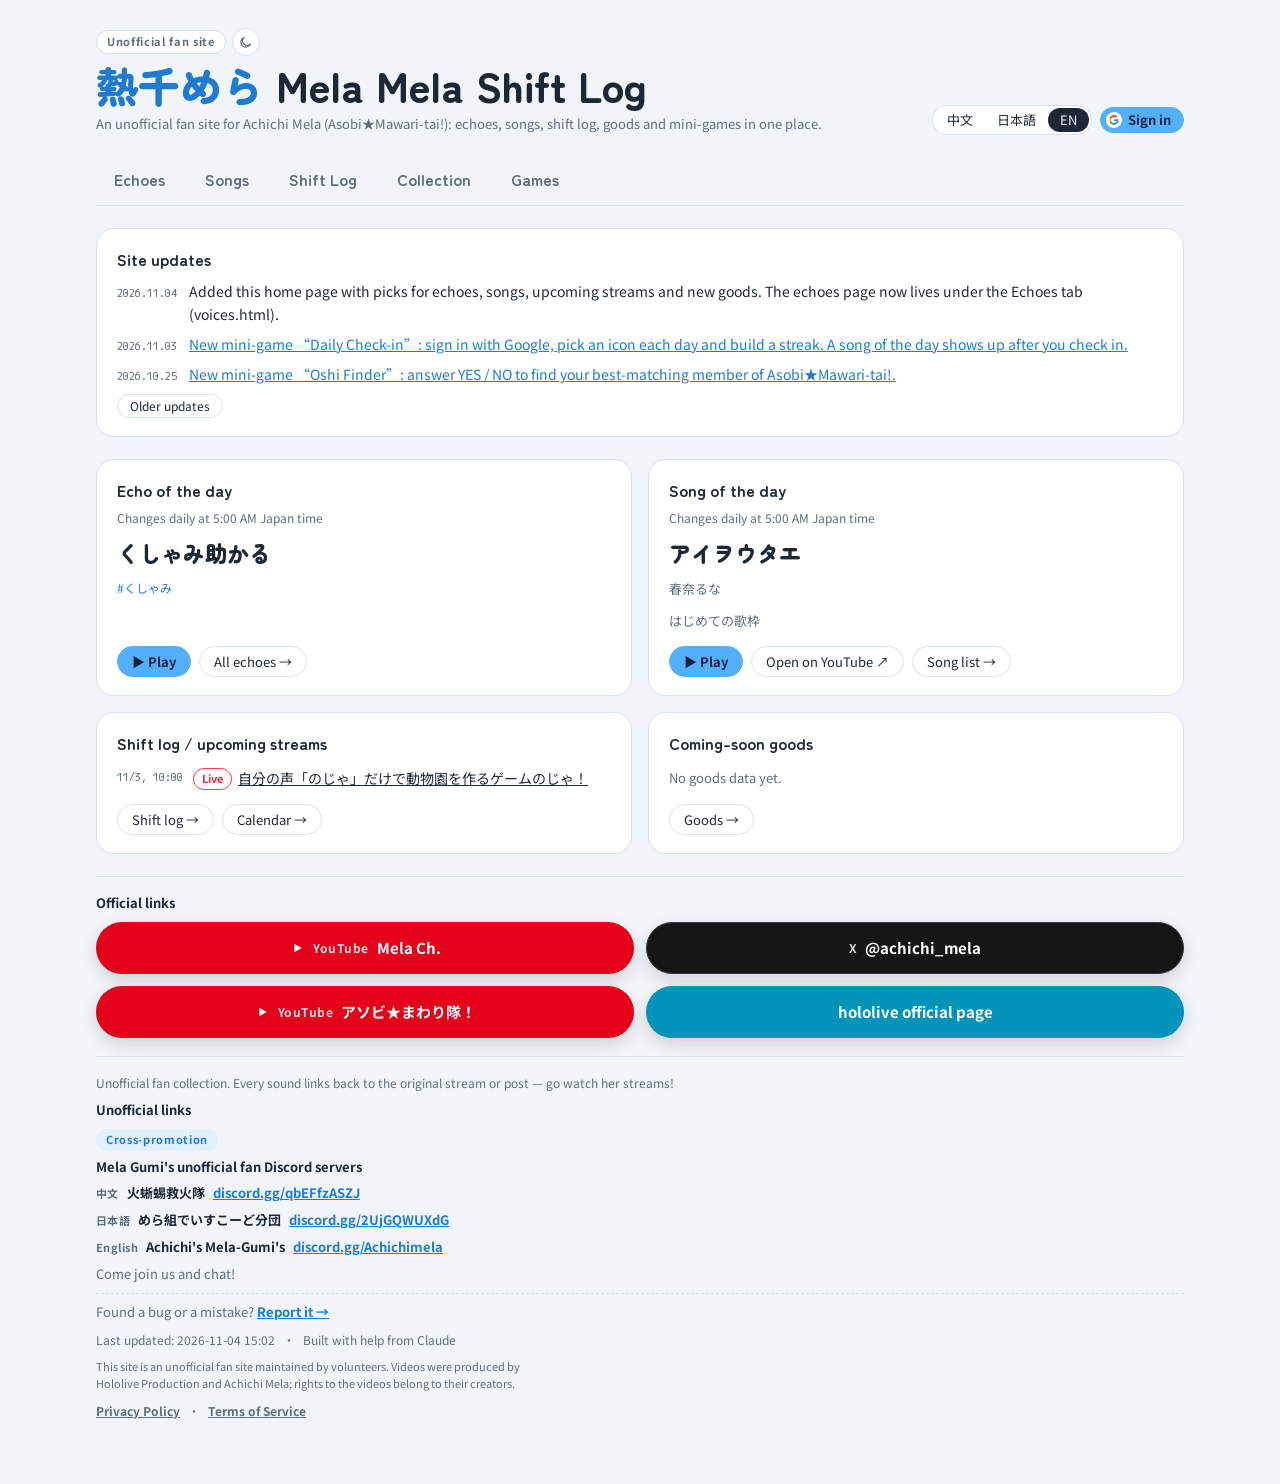
==== commit 35f95bff: "Add overview home page; move echoes page to voices.html - index.html is now a home page: site update" ====
--- a/index.html
+++ b/index.html
@@ -4,22 +4,52 @@
 <meta charset="utf-8">
 <meta name="viewport" content="width=device-width,initial-scale=1,viewport-fit=cover">
 <title>熱千めら めらめら出勤紀錄</title>
-<meta name="description" content="熱千めら 直播聲音片段整理（非官方粉絲網站）">
+<meta name="description" content="熱千めら（アソビ★まわり隊！）的非官方粉絲網站：回音、歌單、出勤紀錄、周邊和小遊戲的總覽首頁">
 <link rel="preconnect" href="https://fonts.googleapis.com">
 <link rel="stylesheet" href="https://fonts.googleapis.com/css2?family=Zen+Maru+Gothic:wght@500;700;900&family=Noto+Sans+TC:wght@400;500;700&family=Noto+Sans+JP:wght@400;500;700&family=M+PLUS+1+Code:wght@400;600&display=swap">
 <!-- 改了 assets 裡的檔案時，把 ?v= 後面的版本號改掉，訪客的瀏覽器才會抓新版 -->
 <script>(function(){try{var v=localStorage.getItem("mela-theme");if(v==="dark"||v==="light")document.documentElement.dataset.theme=v}catch(e){}})()</script>
-<link rel="stylesheet" href="assets/style.css?v=42465201">
-<script>if(location.hash==="#songs") location.replace("songs.html");</script>
+<link rel="stylesheet" href="assets/style.css?v=f3f67a86">
+<style>
+/* ===== 首頁（總覽） ===== */
+.hm-news,.hm-card{background:var(--surface);border:1px solid var(--line);border-radius:18px;padding:18px 20px}
+.hm-news{display:flex;flex-direction:column;gap:8px}
+.hm-news h2,.hm-card h2{margin:0;font-family:var(--f-display);font-size:16px}
+.hm-news ul{list-style:none;margin:0;padding:0;display:flex;flex-direction:column;gap:8px}
+.hm-news li{display:flex;gap:12px;align-items:baseline;font-size:14px;line-height:1.6}
+.hm-news time{flex:none;font-family:var(--f-code);font-size:12px;color:var(--muted);font-variant-numeric:tabular-nums}
+.hm-news a{color:var(--accent-text)}
+.hm-news .more{align-self:flex-start;font-size:12px;padding:4px 12px}
+.hm-grid{display:grid;grid-template-columns:1fr 1fr;gap:16px}
+.hm-card{display:flex;flex-direction:column;gap:10px;min-width:0}
+.hm-card .kick{font-size:12px;color:var(--muted);margin:-6px 0 0}
+.hm-t{margin:0;font-family:var(--f-display);font-weight:900;font-size:clamp(18px,4.5vw,22px);line-height:1.4;text-wrap:pretty;overflow-wrap:anywhere}
+.hm-s{margin:0;font-size:13px;color:var(--muted);line-height:1.7;overflow-wrap:anywhere}
+.hm-tags{display:flex;flex-wrap:wrap;gap:6px;font-size:12px;color:var(--accent-text)}
+.hm-play{position:relative;aspect-ratio:16/9;border-radius:12px;overflow:hidden;background:#000}
+.hm-play iframe{position:absolute;inset:0;width:100%;height:100%;border:0}
+.hm-acts{display:flex;flex-wrap:wrap;gap:8px;margin-top:auto;padding-top:4px}
+.hm-acts .btn,.hm-acts button{font-size:13px;padding:7px 14px}
+.hm-list{list-style:none;margin:0;padding:0;display:flex;flex-direction:column;gap:10px}
+.hm-list li{display:flex;gap:10px;align-items:flex-start;min-width:0}
+.hm-list .d{flex:none;min-width:5.4em;font-family:var(--f-code);font-size:12px;color:var(--muted);line-height:1.7;font-variant-numeric:tabular-nums}
+.hm-list .b{min-width:0;font-size:14px;line-height:1.6;overflow-wrap:anywhere}
+.hm-list a{color:inherit}
+.hm-list img{flex:none;width:56px;height:56px;border-radius:10px;object-fit:cover;background:var(--bg);border:1px solid var(--line)}
+.hm-badge{display:inline-block;font-size:11px;font-weight:700;padding:1px 8px;border-radius:99px;border:1px solid var(--accent);color:var(--accent-text);margin-right:6px;vertical-align:1px}
+.hm-badge.live{border-color:#ff3b5c;color:#e0284a}
+.hm-sub{font-size:12px;color:var(--muted);margin:2px 0 -4px}
+@media (max-width:640px){.hm-grid{grid-template-columns:1fr}}
+</style>
 </head>
-<body data-title-key="title" data-site-home>
+<body data-title-key="siteName" data-site-home>
 <div class="wrap">
   <div class="topbar">
   <header>
     <div>
       <span class="unofficial" data-i18n="unofficial"></span>
-      <h1><span class="jp">熱千めら</span> <span data-i18n="title"></span></h1>
-      <p class="sub" data-i18n="sub"></p>
+      <h1><span class="jp">熱千めら</span> <span data-i18n="siteName"></span></h1>
+      <p class="sub" data-i18n="hmSub"></p>
     </div>
     <div class="right">
       <div class="lang" role="group" aria-label="Language">
@@ -27,15 +57,11 @@
         <button type="button" data-lang="ja">日本語</button>
         <button type="button" data-lang="en">EN</button>
       </div>
-      <div class="hrow">
-        <span class="count"><b id="count">0</b> <span data-i18n="clips"></span></span>
-        <a class="btn primary" id="submitBtn" href="#" target="_blank" rel="noopener" hidden data-i18n="submit"></a>
-      </div>
     </div>
   </header>
 
   <nav class="views">
-    <a href="./" aria-current="page" data-i18n="tabVoices"></a>
+    <a href="voices.html" data-i18n="tabVoices"></a>
     <a href="songs.html" data-i18n="tabSongs"></a>
     <a href="timeline.html" data-i18n="tabShift"></a>
     <a href="goods.html" data-i18n="tabTax"></a>
@@ -44,188 +70,149 @@
   </div>
 
   <section class="view">
-    <div class="tools">
-      <div class="search">
-        <svg viewBox="0 0 24 24" aria-hidden="true"><path d="M10 2a8 8 0 0 1 6.32 12.9l5.39 5.4-1.41 1.4-5.4-5.39A8 8 0 1 1 10 2zm0 2a6 6 0 1 0 0 12 6 6 0 0 0 0-12z"/></svg>
-        <input id="q" type="search" data-i18n-ph="search">
-      </div>
-      <select id="sort">
-        <option value="new" data-i18n="sortNew"></option>
-        <option value="stream" data-i18n="sortStream"></option>
-        <option value="short" data-i18n="sortShort"></option>
-      </select>
-      <button type="button" id="shuffle" data-i18n="random"></button>
+    <section class="hm-news" id="hmNews" aria-live="polite"></section>
+    <div class="hm-grid">
+      <section class="hm-card" id="hmClip" aria-live="polite"></section>
+      <section class="hm-card" id="hmSong" aria-live="polite"></section>
+      <section class="hm-card" id="hmShift" aria-live="polite"></section>
+      <section class="hm-card" id="hmGoods" aria-live="polite"></section>
     </div>
-    <div class="tags" id="tags"></div>
-    <section class="picks" id="picks" hidden>
-      <h2 class="picks-title"><span aria-hidden="true">★</span> <span data-i18n="todayPick"></span></h2>
-      <div class="grid" id="pickGrid"></div>
-    </section>
-    <div class="grid" id="grid"></div>
-    <div class="more" id="moreWrap" hidden><button type="button" id="moreBtn"></button></div>
   </section>
 
   <footer></footer><!-- 頁尾內容由 assets/common.js 產生（各頁共用） -->
 </div>
 
-<div class="player" id="player" hidden>
-  <button type="button" class="pmin" id="pMin" data-i18n-title="pMinimize"><svg viewBox="0 0 24 24" aria-hidden="true"><path d="M5 8h14l-7 9z"/></svg></button>
-  <div class="player-in">
-    <div id="stage"></div>
-    <div class="pinfo">
-      <h3 id="pTitle"></h3>
-      <div class="meta" id="pMeta"></div>
-      <div class="pbtns">
-        <button type="button" class="primary" id="pReplay" data-i18n="replay"></button>
-        <a class="btn" id="pOpen" target="_blank" rel="noopener" data-i18n="openOriginal"></a>
-        <button type="button" id="pClose" data-i18n="close"></button>
-      </div>
-      <p class="pnote" data-i18n="playerNote"></p>
-      <div class="pmini">
-        <button type="button" class="pm" id="mToggle"></button>
-        <button type="button" class="pm" id="mMax" data-i18n-title="pExpand">▴</button>
-        <button type="button" class="pm" id="mClose" data-i18n-title="close">✕</button>
-      </div>
-    </div>
-  </div>
-</div>
-
-<script src="assets/common.js?v=31998aa3"></script>
+<script src="assets/common.js?v=18250fa9"></script>
 <script src="assets/sync.js?v=28ae5e17"></script><!-- 標題列的登入按鈕（每頁都有） -->
+<script src="assets/clips.js?v=5f3ac17c"></script><!-- 回音片段資料（clips.json＋試算表），回音頁也用 -->
+<script src="assets/collect.js?v=3b84e306"></script><!-- 試算表讀取（含快取）、網址／日期小工具，周邊頁也用 -->
+<script src="assets/timeline-data.js?v=757eb4c8"></script><!-- 出勤紀錄資料（三個來源合併），出勤紀錄／月曆頁也用 -->
 <script>
-/* ===== 聲音頁設定 ===== */
-// ① Google 表單的分享連結（例如 https://forms.gle/xxxx）。留空就不顯示「投稿」按鈕。
-const SUBMIT_URL = "https://forms.gle/xqC6PYvhdrvtkV1N6";
-// ② Google 試算表「公開」分頁發佈成 CSV 的網址（…/pub?gid=…&single=true&output=csv）。留空就只讀 clips.json。
-const SHEET_CSV_URL = "https://docs.google.com/spreadsheets/d/e/2PACX-1vQIjhyIETZ-Ky_Nydc7RRi81T3SxLzJ0tROU5xJC9pYiPma7MWY4qhWxRoD9CQZVaPB6q00znizevlf/pub?gid=656485988&single=true&output=csv";
-
+/* ===== 首頁（總覽） =====
+ * 五塊內容，各自讀資料、讀失敗只影響那一塊：
+ *   網站更新      news.json（每次改版時加一筆，新的放最前面：{date, zh, ja, en, url?}）
+ *   回音推薦      assets/clips.js（clips.json＋試算表）→ 每天（日本時間 5:00 換日）挑一則，大家一樣；可以直接在卡片上播放
+ *   歌單推薦      songs.json → 每天一首（和每日簽到的「今日推薦歌」是同一首）
+ *   出勤紀錄／直播預定  assets/timeline-data.js → 即將開始（或正在播）的直播；沒有預定就顯示最近一場
+ *   近期發售周邊   Google 試算表「周邊頁紀錄」分頁（和周邊頁同一份，快取也共用）→ 日期在今天以後的企劃；沒有就顯示最近發售的
+ */
 addStrings({
- zh:{title:"沙拉曼達のじゃ回音",sub:"めらちゃん直播裡的笑聲、怪聲、名台詞，按一下就在這裡播放。",clips:"段聲音",search:"搜尋標題、台詞、標籤…",
-   sortNew:"最新加入",sortStream:"直播日期",sortShort:"最短的先",random:"隨機播一段",all:"全部",
-   todayPick:"今日推薦",showMore:"顯示更多（還有 {n} 段）",noMatch:"找不到符合的片段",noMatchHint:"換個關鍵字，或點「全部」清除標籤篩選。",none:"還沒有收錄任何聲音",noneHint:"片段審核通過後就會出現在這裡。",submit:"＋ 投稿片段"},
- ja:{title:"サラマンダーのじゃこだま",sub:"めらちゃんの配信から笑い声・奇声・名言を集めました。押すとこのページで再生します。",clips:"件",search:"タイトル・セリフ・タグで検索…",
-   sortNew:"新着順",sortStream:"配信日順",sortShort:"短い順",random:"ランダム再生",all:"すべて",
-   todayPick:"今日のおすすめ",showMore:"もっと見る（残り {n} 件）",noMatch:"該当するクリップがありません",noMatchHint:"キーワードを変えるか「すべて」でタグを解除してください。",none:"まだクリップがありません",noneHint:"承認されたクリップがここに表示されます。",submit:"＋ クリップを投稿"},
- en:{title:"Salamander Noja Echoes",sub:"Laughs, weird noises and famous lines from Mela's streams. Press a button to play it right here.",clips:"clips",search:"Search titles, lines, tags…",
-   sortNew:"Newest",sortStream:"Stream date",sortShort:"Shortest first",random:"Play a random one",all:"All",
-   todayPick:"Today's picks",showMore:"Show more ({n} left)",noMatch:"No matching clips",noMatchHint:"Try another keyword, or press “All” to clear the tag filter.",none:"No clips yet",noneHint:"Approved clips will show up here.",submit:"+ Submit a clip"}
+ zh:{hmSub:"熱千めら（アソビ★まわり隊！）的非官方粉絲網站：回音、歌單、出勤紀錄、周邊和小遊戲都在這裡。",
+   hmNews:"網站更新",hmNewsMore:"更多更新",hmNewsLess:"收合",hmLoading:"讀取中…",hmFail:"暫時讀不到資料，請稍後再試。",
+   hmClip:"回音推薦",hmSong:"歌單推薦",hmShift:"出勤紀錄／直播預定",hmGoods:"近期發售周邊",hmDaily:"每天日本時間 5:00 更換",
+   hmPlay:"▶ 播放",hmOpenSrc:"開啟原文 ↗",hmYt:"在 YouTube 開啟 ↗",hmMoreClips:"更多回音 →",hmMoreSongs:"歌單 →",hmMoreShift:"出勤紀錄 →",hmMoreGoods:"周邊 →",hmCalendar:"月曆 →",
+   hmUpcoming:"預定",hmLive:"直播中",hmLatest:"最近一場",hmNoShift:"目前沒有預定的直播。",hmGoodsRecent:"目前沒有預定發售的周邊，以下是最近發售的。",hmGoodsNone:"還沒有周邊資料。",hmShop:"官方商店 ↗",hmNew:"新",hmEmpty:"還沒有資料。"},
+ ja:{hmSub:"熱千めら（アソビ★まわり隊！）の非公式ファンサイト。こだま・歌リスト・出勤記録・グッズ・ミニゲームをまとめてチェック。",
+   hmNews:"サイトの更新",hmNewsMore:"過去の更新",hmNewsLess:"閉じる",hmLoading:"読み込み中…",hmFail:"データを読み込めませんでした。しばらくしてからお試しください。",
+   hmClip:"おすすめのこだま",hmSong:"おすすめの曲",hmShift:"出勤記録／配信予定",hmGoods:"もうすぐ発売のグッズ",hmDaily:"毎日 日本時間 5:00 に更新",
+   hmPlay:"▶ 再生",hmOpenSrc:"元の投稿を開く ↗",hmYt:"YouTube で開く ↗",hmMoreClips:"こだま一覧 →",hmMoreSongs:"歌リスト →",hmMoreShift:"出勤記録 →",hmMoreGoods:"グッズ →",hmCalendar:"カレンダー →",
+   hmUpcoming:"予定",hmLive:"配信中",hmLatest:"直近の配信",hmNoShift:"予定されている配信はありません。",hmGoodsRecent:"発売予定のグッズはありません。直近の発売分を表示しています。",hmGoodsNone:"グッズのデータがありません。",hmShop:"公式ショップ ↗",hmNew:"NEW",hmEmpty:"データがありません。"},
+ en:{hmSub:"An unofficial fan site for Achichi Mela (Asobi★Mawari-tai!): echoes, songs, shift log, goods and mini-games in one place.",
+   hmNews:"Site updates",hmNewsMore:"Older updates",hmNewsLess:"Show less",hmLoading:"Loading…",hmFail:"Couldn't load the data. Please try again later.",
+   hmClip:"Echo of the day",hmSong:"Song of the day",hmShift:"Shift log / upcoming streams",hmGoods:"Coming-soon goods",hmDaily:"Changes daily at 5:00 AM Japan time",
+   hmPlay:"▶ Play",hmOpenSrc:"Open original ↗",hmYt:"Open on YouTube ↗",hmMoreClips:"All echoes →",hmMoreSongs:"Song list →",hmMoreShift:"Shift log →",hmMoreGoods:"Goods →",hmCalendar:"Calendar →",
+   hmUpcoming:"Upcoming",hmLive:"Live",hmLatest:"Latest stream",hmNoShift:"No streams scheduled right now.",hmGoodsRecent:"Nothing is scheduled to release. Here are the most recent releases.",hmGoodsNone:"No goods data yet.",hmShop:"Official shop ↗",hmNew:"NEW",hmEmpty:"No data yet."}
 });
-// 標籤翻譯（標籤本身用中文存，切換語言時顯示對應文字）
-const TAG_I18N={"笑聲":{ja:"笑い声",en:"Laugh"},"尖叫":{ja:"悲鳴",en:"Scream"},"怪聲":{ja:"奇声",en:"Weird noise"},"口癖":{ja:"口癖",en:"Catchphrase"},
- "名台詞":{ja:"名言",en:"Iconic line"},"歌聲":{ja:"歌声",en:"Singing"},"可愛":{ja:"かわいい",en:"Cute"},"崩潰":{ja:"発狂",en:"Meltdown"},
- "打噴嚏":{ja:"くしゃみ",en:"Sneeze"},"打哈欠":{ja:"あくび",en:"Yawn"},"哼歌":{ja:"鼻歌",en:"Humming"},"語錄":{ja:"語録",en:"Quote"}};
-const tagName=tg=>lang==="zh"?tg:(TAG_I18N[tg]?.[lang]||tg);
-
-let CLIPS=[], activeTag=null;
-// 一次只畫 PAGE_SIZE 張卡片，下面用「顯示更多」再多畫一批（搜尋、篩選仍然是對全部資料）
-const PAGE_SIZE=48;
-let shown=PAGE_SIZE;
-function refilter(){ shown=PAGE_SIZE; render(); }
-
-/* ===== 畫面 ===== */
-function wave(seed){ let h=hash(seed),o=""; for(let i=0;i<28;i++){h=Math.imul(h^(h>>>13),1597334677)>>>0; const env=Math.sin(Math.PI*(i+.5)/28); o+=`<i style="height:${12+Math.round((h%88)*(.35+.65*env))}%"></i>`;} return o; }
-function render(){
-  $("count").textContent=CLIPS.length;
-  const q=$("q").value.trim().toLowerCase();
-  let list=CLIPS.filter(c=>(!activeTag||(c.tags||[]).includes(activeTag)) &&
-    (!q||[c.title,c.quote,c.note,...(c.tags||[]).map(x=>x+" "+tagName(x))].join(" ").toLowerCase().includes(q)));
-  const s=$("sort").value;
-  list.sort((a,b)=>s==="stream"?String(b.streamDate||"").localeCompare(String(a.streamDate||""))
-    :s==="short"?(dur(a)??1e9)-(dur(b)??1e9):(b.addedAt||0)-(a.addedAt||0));
-  const counts={}; CLIPS.forEach(c=>(c.tags||[]).forEach(x=>counts[x]=(counts[x]||0)+1));
-  const tags=Object.keys(counts).sort((a,b)=>counts[b]-counts[a]);
-  $("tags").innerHTML=tags.length?`<button type="button" class="chip" data-chip="" aria-pressed="${!activeTag}">${t("all")}</button>`+
-    tags.map(x=>`<button type="button" class="chip" data-chip="${esc(x)}" aria-pressed="${activeTag===x}">${esc(tagName(x))} <span class="n">${counts[x]}</span></button>`).join(""):"";
-  $("moreWrap").hidden=true;
-  if(!CLIPS.length){ $("grid").innerHTML=`<div class="empty"><h2>${t("none")}</h2><p>${t("noneHint")}</p></div>`; return; }
-  const rest=list.length-shown;
-  if(rest>0){ $("moreWrap").hidden=false; $("moreBtn").textContent=t("showMore").replace("{n}",rest); }
-  // 今日推薦：試算表「推薦」欄打勾（或 clips.json 的 "pick": true）的片段。搜尋或篩選標籤時先收起來，避免和結果混在一起。
-  const picks=CLIPS.filter(c=>c.pick);
-  $("picks").hidden=!picks.length||!!q||!!activeTag;
-  $("pickGrid").innerHTML=picks.map(c=>card(c,true)).join("");
-  $("grid").innerHTML=list.length?list.slice(0,shown).map(c=>card(c)).join(""):`<div class="empty"><h2>${t("noMatch")}</h2><p>${t("noMatchHint")}</p></div>`;
-}
-function card(c,isPick){ return `<article class="pad${isPick?" pick":""}${current&&current.id===c.id?" playing":""}" data-id="${esc(c.id)}">
-    <div class="pad-top">${c.src==="youtube"&&c.vid
-      ?`<button type="button" class="thumb" data-play="${esc(c.id)}" aria-label="${t("play")}: ${esc(c.title)}"><img src="https://i.ytimg.com/vi/${encodeURIComponent(c.vid)}/mqdefault.jpg" alt="" loading="lazy" decoding="async"><span class="tplay">${playSvg}</span></button>`
-      :`<button type="button" class="play" data-play="${esc(c.id)}" aria-label="${t("play")}: ${esc(c.title)}">${playSvg}</button>`}<div class="wave" aria-hidden="true">${wave(c.id)}</div></div>
-    <h3>${esc(c.title)}</h3>
-    ${c.quote?`<p class="quote">「${esc(c.quote)}」</p>`:""}${c.note?`<p class="note">${esc(c.note)}</p>`:""}
-    <div class="meta">${metaHTML(c)}</div>
-    ${(c.tags||[]).length?`<div class="ptags">${c.tags.map(x=>`<button type="button" data-tag="${esc(x)}">#${esc(tagName(x))}</button>`).join("")}</div>`:""}
-    <div class="pad-foot"><button type="button" data-copy="${esc(c.id)}">${t("copy")}</button></div>
-  </article>`; }
-window.onLangChange=render;
-
-/* ===== 事件 ===== */
-document.addEventListener("click",async e=>{
-  const b=e.target.closest("button"); if(!b) return;
-  const find=id=>CLIPS.find(c=>c.id===id);
-  if(b.dataset.play) return play(find(b.dataset.play));
-  if(b.dataset.chip!==undefined){ activeTag=b.dataset.chip||null; return refilter(); }
-  if(b.dataset.tag){ activeTag=b.dataset.tag; window.scrollTo({top:0,behavior:"smooth"}); return refilter(); }
-  if(b.dataset.copy){ const u=origUrl(find(b.dataset.copy)); try{ await navigator.clipboard.writeText(u); b.textContent=t("copied"); setTimeout(()=>b.textContent=t("copy"),1500);}catch(err){ prompt("",u); } }
-});
-$("q").addEventListener("input",refilter); $("sort").addEventListener("change",refilter);
-$("moreBtn").onclick=()=>{ shown+=PAGE_SIZE; render(); };
-$("shuffle").onclick=()=>{ if(CLIPS.length) play(CLIPS[Math.floor(Math.random()*CLIPS.length)]); };
-if(SUBMIT_URL){ $("submitBtn").href=SUBMIT_URL; $("submitBtn").hidden=false; }
-
-/* ===== 讀資料：clips.json + Google 試算表（發佈的 CSV） ===== */
-// 依標題文字找欄位，表單題目順序不同也沒關係
-const COLS={ts:["時間戳記","タイムスタンプ","timestamp"],url:["網址","url","link","連結"],start:["開始","开始","start"],end:["結束","结束","終了","end"],title:["標題","タイトル","title"],
-  quote:["台詞","セリフ","quote"],tags:["標籤","タグ","tag"],note:["備註","メモ","note"],date:["日期","配信日","date"],pick:["推薦","おすすめ","pick","recommend"]};
-// 「推薦」欄：打勾（TRUE）或填 v、1、是、○ 都算推薦（isYes 在 common.js）
-function sheetToClips(text){
-  const rows=parseCSV(text); if(rows.length<2) return [];
-  const head=rows[0].map(h=>h.trim().toLowerCase()); const idx={};
-  for(const k in COLS) idx[k]=head.findIndex(h=>COLS[k].some(w=>h.includes(w.toLowerCase())));
-  if(idx.end<0&&idx.start>=0) idx.end=idx.start+1; // 找不到「結束」就用開始時間的下一欄
-  console.info("[mela] sheet columns",rows[0],idx);
-  const get=(r,k)=>idx[k]>=0?(r[idx[k]]||"").trim():"";
-  return rows.slice(1).map((r,i)=>{ const p=parseClipUrl(get(r,"url")); const title=get(r,"title"); if(!p||!title) return null;
-    let start=parseTime(get(r,"start")); const end=parseTime(get(r,"end")); if(start==null&&p.t!=null) start=p.t;
-    return {id:"g"+hash(get(r,"ts")+"|"+get(r,"url")+"|"+i).toString(36),src:p.src,vid:p.vid||null,url:p.url,start,end:(end!=null&&start!=null&&end<=start)?null:end,
-      title,quote:get(r,"quote"),note:get(r,"note"),tags:[...new Set(get(r,"tags").split(/[,，、\s]+/).map(x=>x.split(/[／\/]/)[0].replace(/^[#＃]/,"").trim()).filter(Boolean))].slice(0,12),
-      streamDate:normDate(get(r,"date")),pick:isYes(get(r,"pick")),addedAt:2e12+i}; }).filter(Boolean);
-}
-// Google 試算表 CSV 的快取：存在訪客瀏覽器（localStorage），SHEET_TTL 內不會再連 Google。
-// 過期時先用舊資料立刻顯示，再在背景抓新的，有變動才重畫。
-const SHEET_TTL = 5*60*1000; // 5 分鐘
-const SHEET_KEY = "mela-sheet:"+hash(SHEET_CSV_URL);
-function readSheetCache(){ try{ const c=JSON.parse(localStorage.getItem(SHEET_KEY)||"null"); return c&&typeof c.text==="string"&&c.at?c:null; }catch(e){ return null; } }
-function writeSheetCache(text){ try{ localStorage.setItem(SHEET_KEY,JSON.stringify({text,at:Date.now()})); }catch(e){} }
-async function fetchSheet(){
-  const r=await fetch(SHEET_CSV_URL+(SHEET_CSV_URL.includes("?")?"&":"?")+"_="+Date.now());
-  if(!r.ok) throw new Error("HTTP "+r.status);
-  const text=await r.text(); writeSheetCache(text); return text;
-}
-let jsonClips=[], sheetClips=[];
-function mergeClips(){
-  const seen=new Set(); CLIPS=[];
-  const byKey={};
-  for(const c of [...jsonClips,...sheetClips]){ const key=(c.vid||c.url)+"@"+(c.start??"");
-    if(seen.has(key)){ if(c.pick) byKey[key].pick=true; continue; } // 重複的片段：只要任一邊標了推薦就算推薦
-    seen.add(key); const copy={...c}; byKey[key]=copy; CLIPS.push(copy); }
-  if(!CLIPS.length&&location.protocol==="file:"){ $("grid").innerHTML=`<div class="empty"><h2>clips.json</h2><p>Open via GitHub Pages or a local server (python -m http.server).</p></div>`; return; }
-  render();
-}
-async function loadAll(){
-  const jsonP=fetch("clips.json",{cache:"no-cache"}).then(r=>r.ok?r.json():[]).then(d=>(Array.isArray(d)?d:d.clips||[]).filter(c=>c&&c.title&&c.id)).catch(()=>[]);
-  const cached=SHEET_CSV_URL?readSheetCache():null;
-  let sheetText="";
-  if(cached) sheetText=cached.text;                       // 有快取：先用快取，不等網路
-  else if(SHEET_CSV_URL) sheetText=await fetchSheet().catch(e=>{ console.warn("sheet load failed",e); return ""; });
-  jsonClips=await jsonP; sheetClips=sheetToClips(sheetText); mergeClips();
-  // 快取過期：背景更新，內容有變才重畫
-  if(cached&&Date.now()-cached.at>=SHEET_TTL){
-    fetchSheet().then(text=>{ if(text!==cached.text){ sheetClips=sheetToClips(text); mergeClips(); } }).catch(e=>console.warn("sheet refresh failed",e));
-  }
-}
+const tq=(k,o)=>t(k).replace(/\{(\w)\}/g,(_,x)=>o[x]??"");
+const L=v=>v==null?"":typeof v==="string"?v:(v[lang]||v.zh||v.ja||Object.values(v).find(Boolean)||"");
+const safeUrl=u=>{ if(!u||!String(u).trim()) return ""; try{ const x=new URL(String(u||"").trim(),location.href); return /^https?:$/.test(x.protocol)?x.href:""; }catch(e){ return ""; } };
+const LOC={zh:"zh-Hant",ja:"ja",en:"en"};
+const NEWS_SHOW=3;
+// 各塊的狀態：undefined＝讀取中、null＝讀失敗、其他＝資料
+let NEWS, CLIP, SONG, SHIFT, GOODS, newsAll=false;
+
+const loading=()=>`<p class="hm-s">${t("hmLoading")}</p>`;
+const fail=()=>`<p class="hm-s">${t("hmFail")}</p>`;
+const head=(k,sub)=>`<h2>${t(k)}</h2>${sub?`<p class="kick">${t(sub)}</p>`:""}`;
+// 在卡片上直接播放（YouTube 內嵌播放器；按了才載入）
+const embedSrc=(vid,s,e)=>`https://www.youtube-nocookie.com/embed/${encodeURIComponent(vid)}?autoplay=1&rel=0&playsinline=1${s!=null?"&start="+Math.floor(s):""}${e!=null?"&end="+Math.ceil(e):""}`;
+const ytUrl=(vid,s)=>`https://www.youtube.com/watch?v=${encodeURIComponent(vid)}${s!=null?"&t="+Math.floor(s)+"s":""}`;
+const playBtn=(vid,s,e)=>`<button type="button" class="primary" data-play="1" data-vid="${esc(vid)}" data-s="${s??""}" data-e="${e??""}">${t("hmPlay")}</button>`;
+
+function renderNews(){ const el=$("hmNews"); if(NEWS===undefined){ el.innerHTML=head("hmNews")+loading(); return; }
+  if(!NEWS||!NEWS.length){ el.hidden=true; return; } el.hidden=false;
+  const list=newsAll?NEWS:NEWS.slice(0,NEWS_SHOW), first=NEWS[0]&&NEWS[0].date;
+  el.innerHTML=head("hmNews")+`<ul>${list.map(n=>{ const u=safeUrl(n.url), txt=esc(L(n)); // L(n)：取 n.zh／ja／en
+    return `<li><time datetime="${esc(n.date)}">${esc(String(n.date).replace(/-/g,"."))}</time><span>${u?`<a href="${esc(u)}">${txt}</a>`:txt}</span></li>`; }).join("")}</ul>`
+    +(NEWS.length>NEWS_SHOW?`<button type="button" class="more" id="newsToggle">${t(newsAll?"hmNewsLess":"hmNewsMore")}</button>`:""); }
+
+function renderClip(){ const el=$("hmClip"); if(CLIP===undefined) return void(el.innerHTML=head("hmClip","hmDaily")+loading()); if(CLIP===null) return void(el.innerHTML=head("hmClip")+fail());
+  if(!CLIP.c) return void(el.innerHTML=head("hmClip")+`<p class="hm-s">${t("hmEmpty")}</p>`);
+  const c=CLIP.c, yt=c.src==="youtube"&&c.vid;
+  el.innerHTML=head("hmClip","hmDaily")+`<div id="hmClipBox"><p class="hm-t">${esc(c.title)}</p></div>`
+    +(c.quote?`<p class="hm-s">「${esc(c.quote)}」</p>`:"")+(c.note?`<p class="hm-s">${esc(c.note)}</p>`:"")
+    +((c.tags||[]).length?`<div class="hm-tags">${c.tags.slice(0,5).map(x=>`<span>#${esc(x)}</span>`).join("")}</div>`:"")
+    +`<div class="hm-acts">${yt?playBtn(c.vid,c.start,c.end):`<a class="btn primary" href="${esc(safeUrl(c.url))}" target="_blank" rel="noopener">${t("hmOpenSrc")}</a>`}<a class="btn" href="voices.html">${t("hmMoreClips")}</a></div>`; }
+
+function renderSong(){ const el=$("hmSong"); if(SONG===undefined) return void(el.innerHTML=head("hmSong","hmDaily")+loading()); if(SONG===null) return void(el.innerHTML=head("hmSong")+fail());
+  if(!SONG.s) return void(el.innerHTML=head("hmSong")+`<p class="hm-s">${t("hmEmpty")}</p>`);
+  const s=SONG.s;
+  el.innerHTML=head("hmSong","hmDaily")+`<p class="hm-t">${esc(s.title)}</p>`+(s.artist?`<p class="hm-s">${esc(s.artist)}</p>`:"")+(s.note?`<p class="hm-s">${esc(s.note)}</p>`:"")
+    +`<div class="hm-acts">${playBtn(s.vid,s.start,null)}<a class="btn" href="${esc(ytUrl(s.vid,s.start))}" target="_blank" rel="noopener">${t("hmYt")}</a><a class="btn" href="songs.html">${t("hmMoreSongs")}</a></div>`; }
+
+const fmtWhen=e=>{ if(e.start){ const d=new Date(e.start); if(!isNaN(d)) return d.toLocaleString(LOC[lang],{month:"numeric",day:"numeric",hour:"2-digit",minute:"2-digit",hour12:false}); }
+  return String(e.date||"").slice(5).replace("-","/"); };
+function renderShift(){ const el=$("hmShift"); if(SHIFT===undefined) return void(el.innerHTML=head("hmShift")+loading()); if(SHIFT===null) return void(el.innerHTML=head("hmShift")+fail());
+  const now=Date.now();
+  const row=(e,badge)=>{ const u=safeUrl(e.url), txt=esc(e.title||""); return `<li><span class="d">${esc(fmtWhen(e))}</span><span class="b">${badge||""}${u?`<a href="${esc(u)}" target="_blank" rel="noopener">${txt}</a>`:txt}</span></li>`; };
+  let body;
+  if(SHIFT.up.length) body=`<ul class="hm-list">${SHIFT.up.map(e=>row(e,e.start&&new Date(e.start).getTime()<=now?`<span class="hm-badge live">${t("hmLive")}</span>`:`<span class="hm-badge">${t("hmUpcoming")}</span>`)).join("")}</ul>`;
+  else body=`<p class="hm-s">${t("hmNoShift")}</p>`+(SHIFT.last?`<p class="hm-sub">${t("hmLatest")}</p><ul class="hm-list">${row(SHIFT.last)}</ul>`:"");
+  el.innerHTML=head("hmShift")+body+`<div class="hm-acts"><a class="btn" href="timeline.html">${t("hmMoreShift")}</a><a class="btn" href="calendar.html">${t("hmCalendar")}</a></div>`; }
+
+function renderGoods(){ const el=$("hmGoods"); if(GOODS===undefined) return void(el.innerHTML=head("hmGoods")+loading()); if(GOODS===null) return void(el.innerHTML=head("hmGoods")+fail());
+  if(!GOODS.list.length) return void(el.innerHTML=head("hmGoods")+`<p class="hm-s">${t("hmGoodsNone")}</p><div class="hm-acts"><a class="btn" href="goods.html">${t("hmMoreGoods")}</a></div>`);
+  const row=g=>`<li>${g.cover?`<img src="${esc(g.cover)}" alt="" width="56" height="56" loading="lazy" decoding="async">`:""}<div class="b"><span class="d" style="display:block;min-width:0">${esc(fmtDate(g.date))}</span>${esc(g.name)}${g.shop?` <a href="${esc(g.shop)}" target="_blank" rel="noopener" style="color:var(--accent-text);font-size:12px">${t("hmShop")}</a>`:""}</div></li>`;
+  el.innerHTML=head("hmGoods")+(GOODS.upcoming?"":`<p class="hm-s">${t("hmGoodsRecent")}</p>`)+`<ul class="hm-list">${GOODS.list.map(row).join("")}</ul><div class="hm-acts"><a class="btn" href="goods.html">${t("hmMoreGoods")}</a></div>`; }
+
+function render(){ renderNews(); renderClip(); renderSong(); renderShift(); renderGoods(); }
+window.onLangChange=()=>render();
+
+document.addEventListener("click",e=>{ const b=e.target.closest("button"); if(!b) return;
+  if(b.id==="newsToggle"){ newsAll=!newsAll; return renderNews(); }
+  if(b.dataset.play){ const box=b.closest(".hm-card"), s=b.dataset.s===""?null:+b.dataset.s, en=b.dataset.e===""?null:+b.dataset.e;
+    const player=document.createElement("div"); player.className="hm-play";
+    player.innerHTML=`<iframe src="${esc(embedSrc(b.dataset.vid,s,en))}" title="YouTube" allow="autoplay; encrypted-media; picture-in-picture" allowfullscreen referrerpolicy="strict-origin-when-cross-origin"></iframe>`;
+    box.querySelector(".hm-acts").before(player); b.remove(); } });
+
+/* ===== 讀資料 ===== */
+const day=jstDay();
+const loadNews=async()=>{ try{ const r=await fetch("news.json",{cache:"no-cache"}); if(!r.ok) throw new Error("HTTP "+r.status); const d=await r.json();
+  NEWS=(Array.isArray(d)?d:[]).filter(n=>n&&n.date&&(n.zh||n.ja||n.en)).sort((a,b)=>String(b.date).localeCompare(String(a.date))); }catch(e){ console.warn("news failed",e); NEWS=null; } renderNews(); };
+const pickClip=list=>({c:pickOfDay(list.filter(c=>c&&c.title),"clip",day)});
+const loadClip=async()=>{ try{ CLIP=pickClip(await MelaClips.load(l=>{ CLIP=pickClip(l); renderClip(); })); }catch(e){ console.warn("clips failed",e); CLIP=null; } renderClip(); };
+const loadSong=async()=>{ try{ SONG={s:pickOfDay(await loadSongList(),"song",day)}; }catch(e){ console.warn("song failed",e); SONG=null; } renderSong(); };
+const loadShift=async()=>{ try{ const {raw}=await loadTimeline(), ev=raw.filter(e=>e&&e.title);
+    const at=e=>e.start?new Date(e.start).getTime():new Date((e.date||"")+"T12:00:00").getTime();
+    const up=ev.filter(e=>e.upcoming).sort((a,b)=>at(a)-at(b)).slice(0,3);
+    const today=new Date(), td=`${today.getFullYear()}-${String(today.getMonth()+1).padStart(2,"0")}-${String(today.getDate()).padStart(2,"0")}`;
+    const past=ev.filter(e=>!e.upcoming&&(e.type||"stream")==="stream"&&e.date&&normDate(e.date)<=td).sort((a,b)=>String(b.date).localeCompare(String(a.date)));
+    SHIFT={up,last:past[0]||null}; }catch(e){ console.warn("shift failed",e); SHIFT=null; } renderShift(); };
+
+// 周邊：欄位依第一列標題認（和 goods.html 的 GCOLS 同一套，只取首頁要用的）。試算表網址要和 goods.html 的 GOODS_CSV_URL 一樣
+const GOODS_CSV_URL="https://docs.google.com/spreadsheets/d/e/2PACX-1vQIjhyIETZ-Ky_Nydc7RRi81T3SxLzJ0tROU5xJC9pYiPma7MWY4qhWxRoD9CQZVaPB6q00znizevlf/pub?gid=1311668276&single=true&output=csv";
+const GCOLS=[["code",/project\s*code|企劃代號|コード/i],["pname",/project\s*name|企劃名|企画名/i],["date",/date|日期|日付|発売/i],["shop",/official|website|shop|商店|ショップ/i],["name",/goods\s*name|品名|商品名/i],["image",/picture|image|圖片|画像/i]];
+const imgUrl=u=>{ u=String(u||"").trim(); return /^(assets\/goods\/)[\w\-.%]+\.(webp|png|jpe?g|gif|avif)$/i.test(u)?u:webUrl(u); };
+function buildGoods(text){ const rows=parseCSV(text||""); if(!rows.length) return {list:[],upcoming:false};
+  const col={}; rows[0].forEach((h,i)=>{ const k=GCOLS.find(([k])=>col[k]==null&&GCOLS.find(x=>x[0]===k)[1].test(String(h).trim())); if(k) col[k[0]]=i; });
+  const get=(r,k)=>col[k]==null?"":String(r[col[k]]??"").trim();
+  const map=new Map(); let cur=null;
+  for(const r of rows.slice(1)){ const code=get(r,"code"), pname=get(r,"pname");
+    if(code||pname){ const key=code||pname; if(!map.has(key)) map.set(key,{name:pname||code,date:null,shop:"",cover:"",n:0}); cur=map.get(key);
+      if(pname) cur.name=pname; const d=normDate(get(r,"date")); if(d) cur.date=d; cur.shop=webUrl(get(r,"shop"))||cur.shop; }
+    if(!cur) continue;
+    const img=imgUrl(get(r,"image")); if(!get(r,"name")){ if(img) cur.cover=smallImg(img); } else { cur.n++; if(!cur.cover&&img) cur.cover=smallImg(img); } } // 沒有品名的列＝企劃資料（圖片＝企劃封面）
+  const now=new Date(), td=`${now.getFullYear()}-${String(now.getMonth()+1).padStart(2,"0")}-${String(now.getDate()).padStart(2,"0")}`;
+  const all=[...map.values()].filter(g=>g.n&&g.date), up=all.filter(g=>g.date>=td).sort((a,b)=>a.date.localeCompare(b.date));
+  if(up.length) return {list:up.slice(0,3),upcoming:true};
+  return {list:all.sort((a,b)=>b.date.localeCompare(a.date)).slice(0,2),upcoming:false}; }
+const loadGoods=()=>new Promise(res=>{ try{ MelaCollect.loadSheet({url:GOODS_CSV_URL,key:"mela-goods-csv",ttl:5*60*1000},
+    text=>{ try{ GOODS=buildGoods(text); }catch(e){ console.warn("goods failed",e); GOODS=null; } renderGoods(); res(); },
+    text=>{ try{ GOODS=buildGoods(text); renderGoods(); }catch(e){} }); }catch(e){ console.warn("goods failed",e); GOODS=null; renderGoods(); res(); } });
 
 setLang(pickLang());
-loadAll();
+render();
+loadNews(); loadClip(); loadSong(); loadShift(); loadGoods();
 </script>
 </body>
 </html>
--- a/assets/style.css
+++ b/assets/style.css
@@ -30,6 +30,7 @@
 header{display:flex;flex-wrap:wrap;align-items:flex-end;justify-content:space-between;gap:12px 24px}
 h1{font-family:var(--f-display);font-weight:900;font-size:clamp(28px,5vw,42px);line-height:1.1;margin:0;text-wrap:balance}
 h1 .jp{color:var(--accent-text)}
+h1 .home-link{color:inherit;text-decoration:none}
 /* 標題上方的「非官方粉絲網站」標籤（避免被誤認為官方網站） */
 .unofficial{display:inline-block;margin-bottom:6px;font-size:11px;font-weight:700;letter-spacing:.06em;padding:2px 10px;border-radius:999px;border:1px solid var(--line);color:var(--muted);background:var(--surface)}
 h1 .jp,h1 [data-i18n]{display:inline-block} /* 「熱千めら」和頁面名稱都不要從中間斷行：放不下就整個換到下一行 */
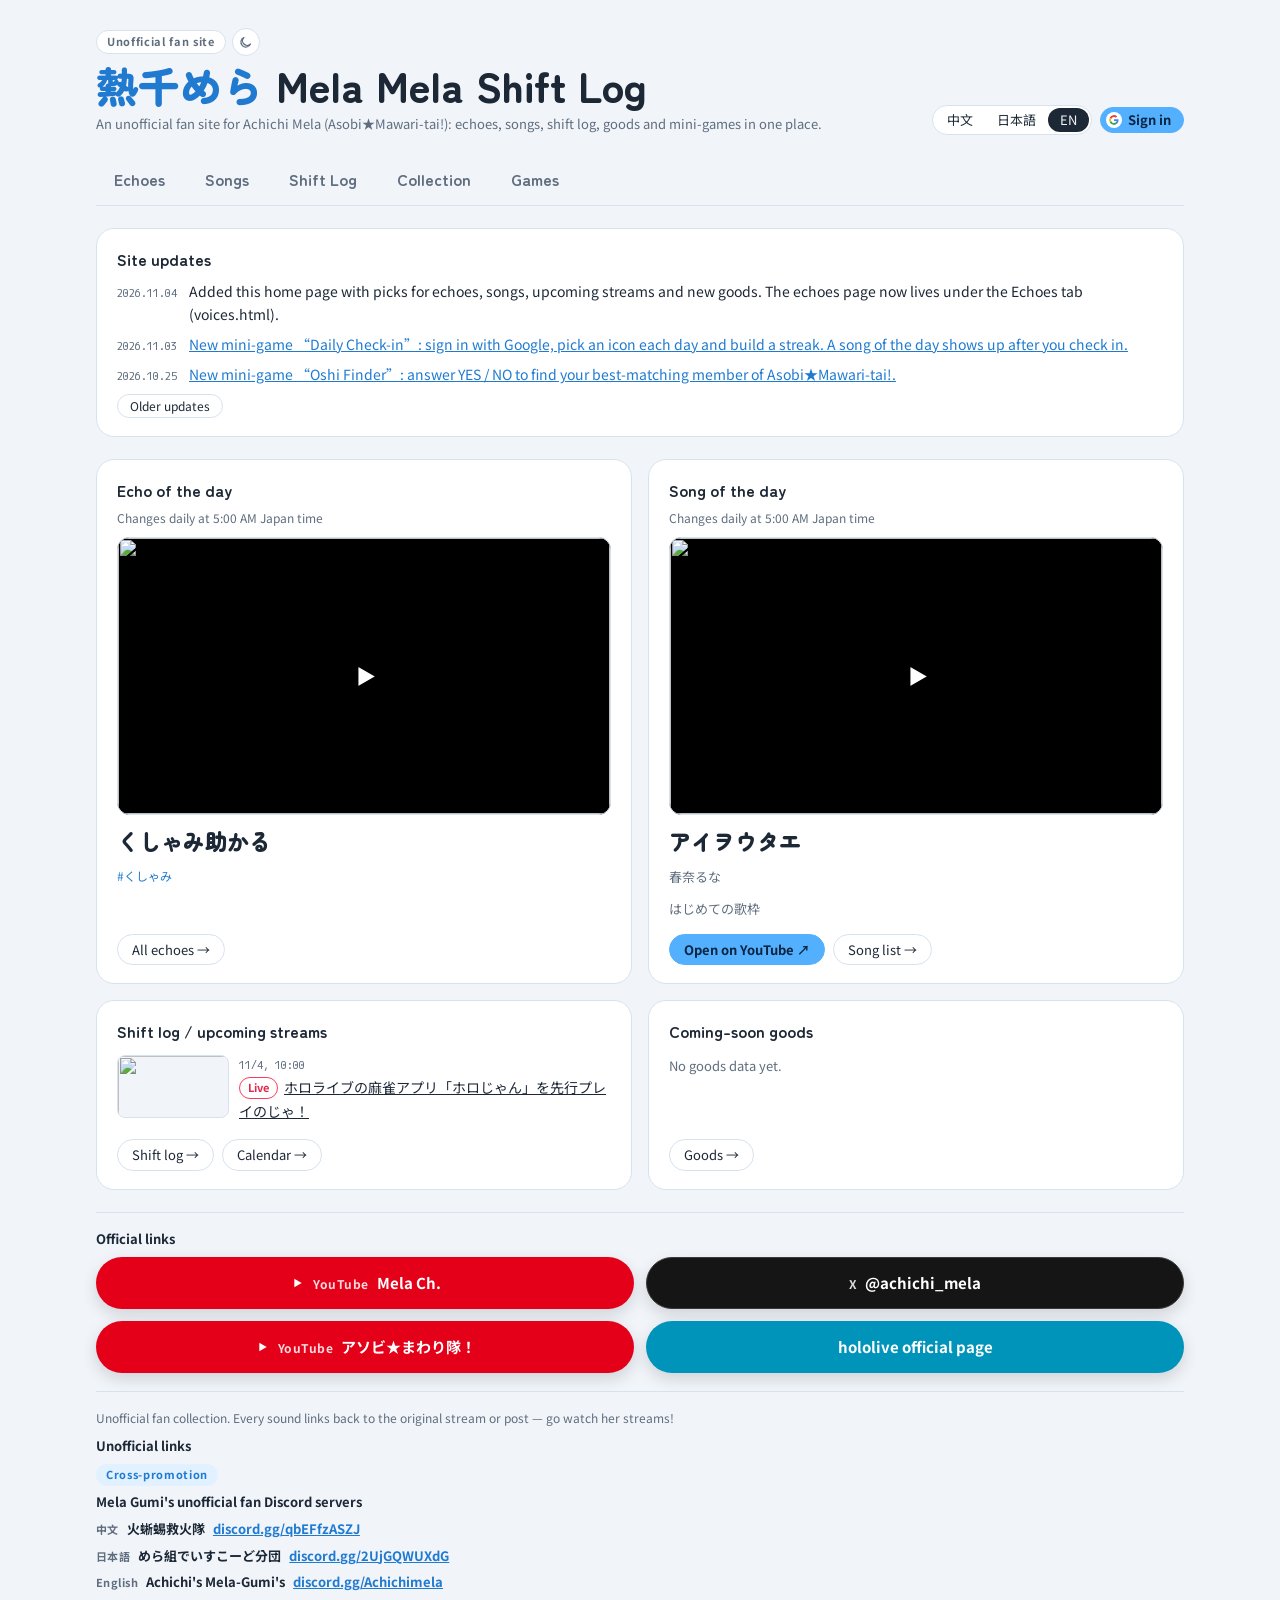
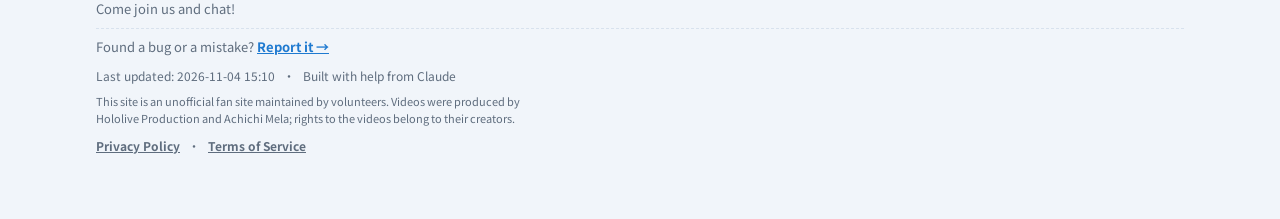
==== commit d5d9fdcc: "Home: show YouTube thumbnails for echo, song and stream cards Co-Authored-By: Claude Sonnet 5.5 <nor" ====
--- a/index.html
+++ b/index.html
@@ -27,6 +27,10 @@
 .hm-s{margin:0;font-size:13px;color:var(--muted);line-height:1.7;overflow-wrap:anywhere}
 .hm-tags{display:flex;flex-wrap:wrap;gap:6px;font-size:12px;color:var(--accent-text)}
 .hm-play{position:relative;aspect-ratio:16/9;border-radius:12px;overflow:hidden;background:#000}
+.hm-thumb{position:relative;display:block;width:100%;padding:0;aspect-ratio:16/9;border-radius:12px;overflow:hidden;background:#000;border:1px solid var(--line)}
+.hm-thumb img{position:absolute;inset:0;width:100%;height:100%;object-fit:cover;transition:transform .25s,opacity .2s}
+.hm-thumb:hover img{transform:scale(1.03);opacity:.9}
+.hm-thumb .pl{position:absolute;left:50%;top:50%;width:52px;height:52px;margin:-26px 0 0 -26px;border-radius:50%;background:rgba(0,0,0,.6);display:flex;align-items:center;justify-content:center;color:#fff;font-size:20px;padding-left:4px}
 .hm-play iframe{position:absolute;inset:0;width:100%;height:100%;border:0}
 .hm-acts{display:flex;flex-wrap:wrap;gap:8px;margin-top:auto;padding-top:4px}
 .hm-acts .btn,.hm-acts button{font-size:13px;padding:7px 14px}
@@ -36,6 +40,7 @@
 .hm-list .b{min-width:0;font-size:14px;line-height:1.6;overflow-wrap:anywhere}
 .hm-list a{color:inherit}
 .hm-list img{flex:none;width:56px;height:56px;border-radius:10px;object-fit:cover;background:var(--bg);border:1px solid var(--line)}
+.hm-list img.yt{width:112px;height:63px;border-radius:8px}
 .hm-badge{display:inline-block;font-size:11px;font-weight:700;padding:1px 8px;border-radius:99px;border:1px solid var(--accent);color:var(--accent-text);margin-right:6px;vertical-align:1px}
 .hm-badge.live{border-color:#ff3b5c;color:#e0284a}
 .hm-sub{font-size:12px;color:var(--muted);margin:2px 0 -4px}
@@ -127,7 +132,9 @@
 // 在卡片上直接播放（YouTube 內嵌播放器；按了才載入）
 const embedSrc=(vid,s,e)=>`https://www.youtube-nocookie.com/embed/${encodeURIComponent(vid)}?autoplay=1&rel=0&playsinline=1${s!=null?"&start="+Math.floor(s):""}${e!=null?"&end="+Math.ceil(e):""}`;
 const ytUrl=(vid,s)=>`https://www.youtube.com/watch?v=${encodeURIComponent(vid)}${s!=null?"&t="+Math.floor(s)+"s":""}`;
-const playBtn=(vid,s,e)=>`<button type="button" class="primary" data-play="1" data-vid="${esc(vid)}" data-s="${s??""}" data-e="${e??""}">${t("hmPlay")}</button>`;
+const ytThumb=vid=>`https://i.ytimg.com/vi/${encodeURIComponent(vid)}/mqdefault.jpg`;
+// YouTube のサムネ（押すとその場で再生）。画像は YouTube から読み込む（回音頁と同じ）
+const thumbBtn=(vid,s,e,label)=>`<button type="button" class="hm-thumb" data-play="1" data-vid="${esc(vid)}" data-s="${s??""}" data-e="${e??""}" aria-label="${t("hmPlay")}: ${esc(label)}"><img src="${ytThumb(vid)}" alt="" loading="lazy" decoding="async"><span class="pl" aria-hidden="true">▶</span></button>`;
 
 function renderNews(){ const el=$("hmNews"); if(NEWS===undefined){ el.innerHTML=head("hmNews")+loading(); return; }
   if(!NEWS||!NEWS.length){ el.hidden=true; return; } el.hidden=false;
@@ -139,22 +146,22 @@
 function renderClip(){ const el=$("hmClip"); if(CLIP===undefined) return void(el.innerHTML=head("hmClip","hmDaily")+loading()); if(CLIP===null) return void(el.innerHTML=head("hmClip")+fail());
   if(!CLIP.c) return void(el.innerHTML=head("hmClip")+`<p class="hm-s">${t("hmEmpty")}</p>`);
   const c=CLIP.c, yt=c.src==="youtube"&&c.vid;
-  el.innerHTML=head("hmClip","hmDaily")+`<div id="hmClipBox"><p class="hm-t">${esc(c.title)}</p></div>`
+  el.innerHTML=head("hmClip","hmDaily")+(yt?thumbBtn(c.vid,c.start,c.end,c.title):"")+`<p class="hm-t">${esc(c.title)}</p>`
     +(c.quote?`<p class="hm-s">「${esc(c.quote)}」</p>`:"")+(c.note?`<p class="hm-s">${esc(c.note)}</p>`:"")
     +((c.tags||[]).length?`<div class="hm-tags">${c.tags.slice(0,5).map(x=>`<span>#${esc(x)}</span>`).join("")}</div>`:"")
-    +`<div class="hm-acts">${yt?playBtn(c.vid,c.start,c.end):`<a class="btn primary" href="${esc(safeUrl(c.url))}" target="_blank" rel="noopener">${t("hmOpenSrc")}</a>`}<a class="btn" href="voices.html">${t("hmMoreClips")}</a></div>`; }
+    +`<div class="hm-acts">${yt?"":`<a class="btn primary" href="${esc(safeUrl(c.url))}" target="_blank" rel="noopener">${t("hmOpenSrc")}</a>`}<a class="btn" href="voices.html">${t("hmMoreClips")}</a></div>`; }
 
 function renderSong(){ const el=$("hmSong"); if(SONG===undefined) return void(el.innerHTML=head("hmSong","hmDaily")+loading()); if(SONG===null) return void(el.innerHTML=head("hmSong")+fail());
   if(!SONG.s) return void(el.innerHTML=head("hmSong")+`<p class="hm-s">${t("hmEmpty")}</p>`);
   const s=SONG.s;
-  el.innerHTML=head("hmSong","hmDaily")+`<p class="hm-t">${esc(s.title)}</p>`+(s.artist?`<p class="hm-s">${esc(s.artist)}</p>`:"")+(s.note?`<p class="hm-s">${esc(s.note)}</p>`:"")
-    +`<div class="hm-acts">${playBtn(s.vid,s.start,null)}<a class="btn" href="${esc(ytUrl(s.vid,s.start))}" target="_blank" rel="noopener">${t("hmYt")}</a><a class="btn" href="songs.html">${t("hmMoreSongs")}</a></div>`; }
+  el.innerHTML=head("hmSong","hmDaily")+thumbBtn(s.vid,s.start,null,s.title)+`<p class="hm-t">${esc(s.title)}</p>`+(s.artist?`<p class="hm-s">${esc(s.artist)}</p>`:"")+(s.note?`<p class="hm-s">${esc(s.note)}</p>`:"")
+    +`<div class="hm-acts"><a class="btn primary" href="${esc(ytUrl(s.vid,s.start))}" target="_blank" rel="noopener">${t("hmYt")}</a><a class="btn" href="songs.html">${t("hmMoreSongs")}</a></div>`; }
 
 const fmtWhen=e=>{ if(e.start){ const d=new Date(e.start); if(!isNaN(d)) return d.toLocaleString(LOC[lang],{month:"numeric",day:"numeric",hour:"2-digit",minute:"2-digit",hour12:false}); }
   return String(e.date||"").slice(5).replace("-","/"); };
 function renderShift(){ const el=$("hmShift"); if(SHIFT===undefined) return void(el.innerHTML=head("hmShift")+loading()); if(SHIFT===null) return void(el.innerHTML=head("hmShift")+fail());
   const now=Date.now();
-  const row=(e,badge)=>{ const u=safeUrl(e.url), txt=esc(e.title||""); return `<li><span class="d">${esc(fmtWhen(e))}</span><span class="b">${badge||""}${u?`<a href="${esc(u)}" target="_blank" rel="noopener">${txt}</a>`:txt}</span></li>`; };
+  const row=(e,badge)=>{ const u=safeUrl(e.url), txt=esc(e.title||""), vid=vidOf(e.url); return `<li>${vid?`<a href="${esc(u)}" target="_blank" rel="noopener" tabindex="-1" aria-hidden="true"><img class="yt" src="${esc(ytThumb(vid))}" alt="" width="112" height="63" loading="lazy" decoding="async"></a>`:""}<div style="min-width:0"><span class="d" style="display:block">${esc(fmtWhen(e))}</span></span><span class="b">${badge||""}${u?`<a href="${esc(u)}" target="_blank" rel="noopener">${txt}</a>`:txt}</span></div></li>`; };
   let body;
   if(SHIFT.up.length) body=`<ul class="hm-list">${SHIFT.up.map(e=>row(e,e.start&&new Date(e.start).getTime()<=now?`<span class="hm-badge live">${t("hmLive")}</span>`:`<span class="hm-badge">${t("hmUpcoming")}</span>`)).join("")}</ul>`;
   else body=`<p class="hm-s">${t("hmNoShift")}</p>`+(SHIFT.last?`<p class="hm-sub">${t("hmLatest")}</p><ul class="hm-list">${row(SHIFT.last)}</ul>`:"");
@@ -170,10 +177,10 @@
 
 document.addEventListener("click",e=>{ const b=e.target.closest("button"); if(!b) return;
   if(b.id==="newsToggle"){ newsAll=!newsAll; return renderNews(); }
-  if(b.dataset.play){ const box=b.closest(".hm-card"), s=b.dataset.s===""?null:+b.dataset.s, en=b.dataset.e===""?null:+b.dataset.e;
+  if(b.dataset.play){ const s=b.dataset.s===""?null:+b.dataset.s, en=b.dataset.e===""?null:+b.dataset.e;
     const player=document.createElement("div"); player.className="hm-play";
     player.innerHTML=`<iframe src="${esc(embedSrc(b.dataset.vid,s,en))}" title="YouTube" allow="autoplay; encrypted-media; picture-in-picture" allowfullscreen referrerpolicy="strict-origin-when-cross-origin"></iframe>`;
-    box.querySelector(".hm-acts").before(player); b.remove(); } });
+    b.replaceWith(player); } });
 
 /* ===== 讀資料 ===== */
 const day=jstDay();
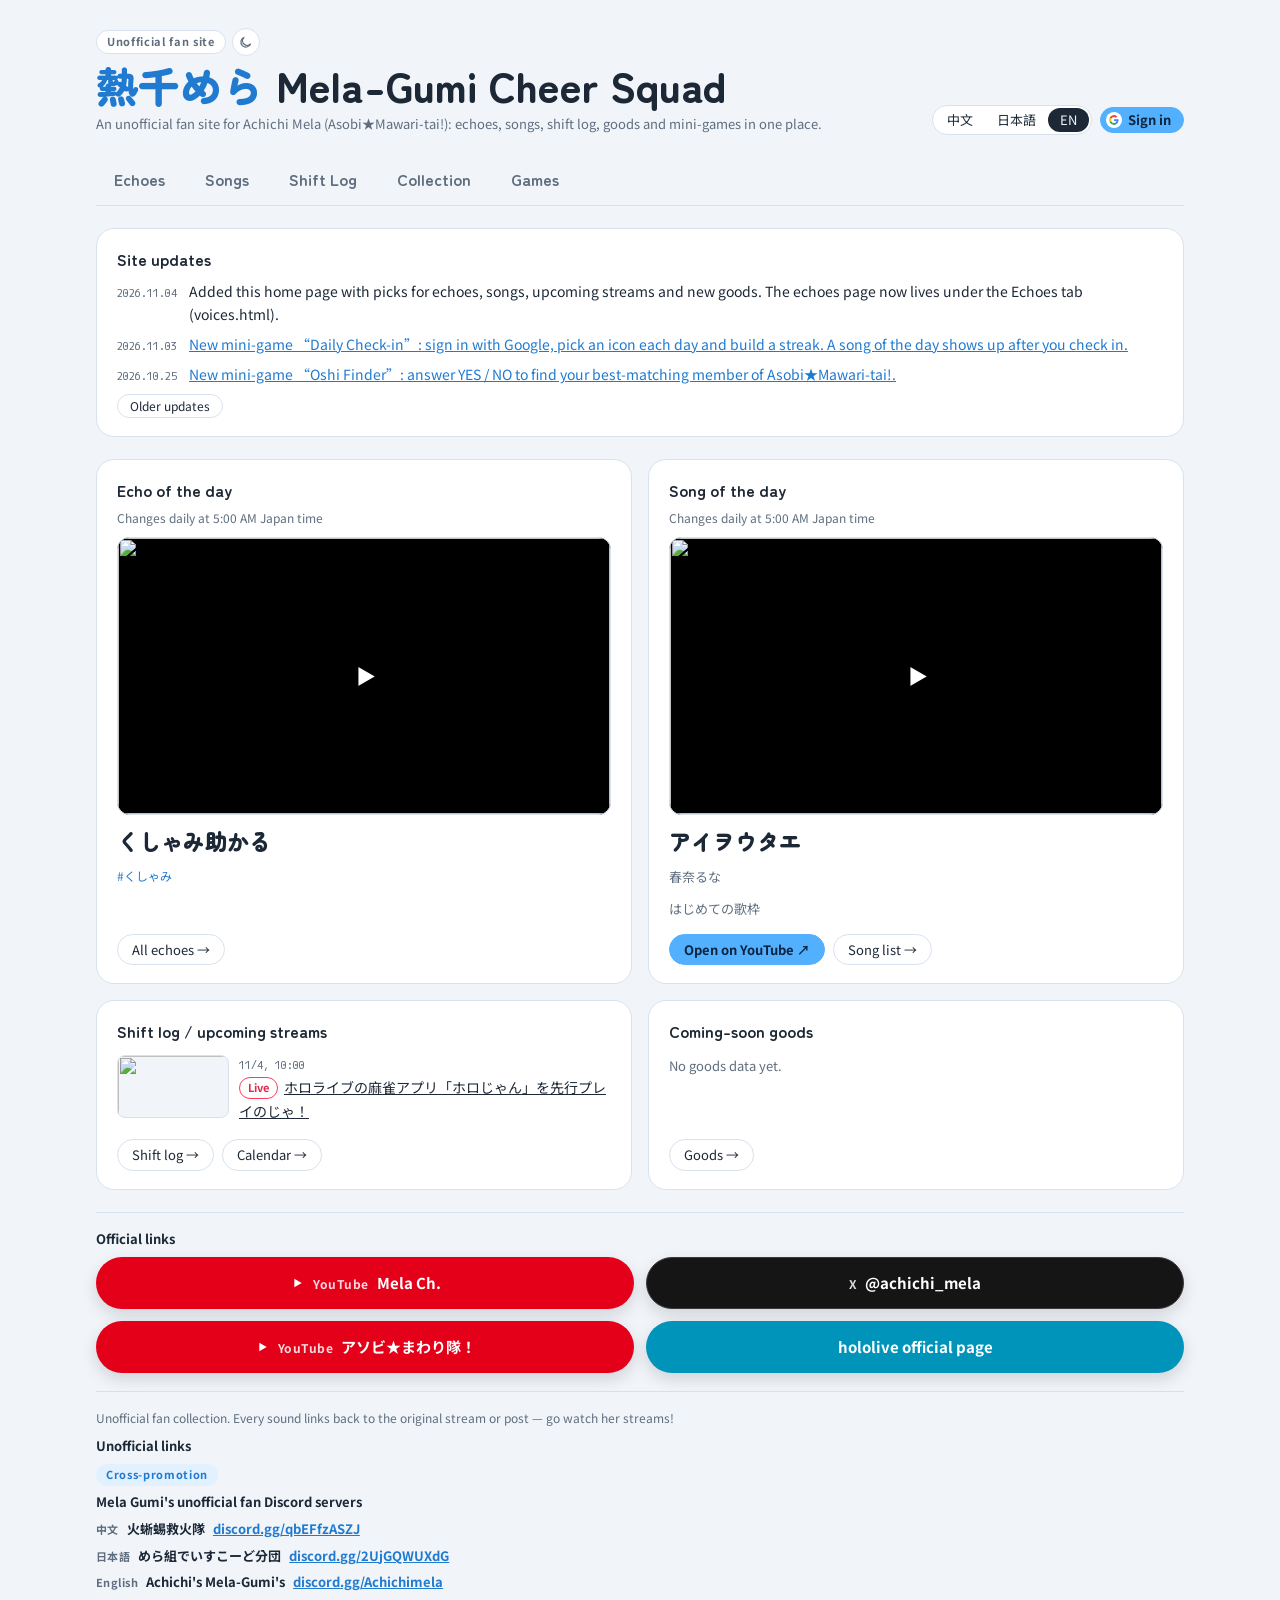
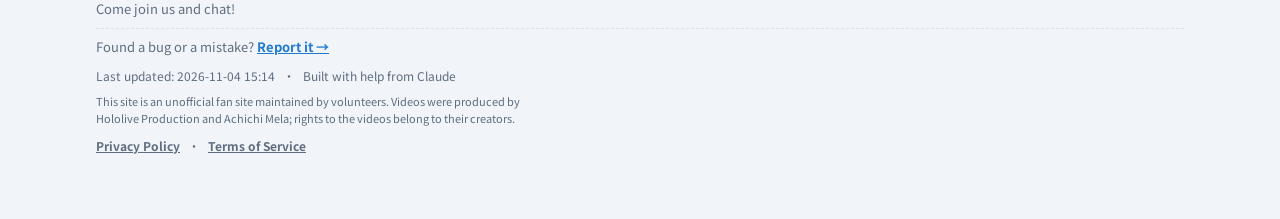
==== commit f6dc9442: "Home: rename title to めら組應援中隊 (own title key, per-language) Co-Authored-By: Claude Sonnet 5.5 <norep" ====
--- a/index.html
+++ b/index.html
@@ -3,7 +3,7 @@
 <head>
 <meta charset="utf-8">
 <meta name="viewport" content="width=device-width,initial-scale=1,viewport-fit=cover">
-<title>熱千めら めらめら出勤紀錄</title>
+<title>熱千めら めら組應援中隊</title>
 <meta name="description" content="熱千めら（アソビ★まわり隊！）的非官方粉絲網站：回音、歌單、出勤紀錄、周邊和小遊戲的總覽首頁">
 <link rel="preconnect" href="https://fonts.googleapis.com">
 <link rel="stylesheet" href="https://fonts.googleapis.com/css2?family=Zen+Maru+Gothic:wght@500;700;900&family=Noto+Sans+TC:wght@400;500;700&family=Noto+Sans+JP:wght@400;500;700&family=M+PLUS+1+Code:wght@400;600&display=swap">
@@ -47,13 +47,13 @@
 @media (max-width:640px){.hm-grid{grid-template-columns:1fr}}
 </style>
 </head>
-<body data-title-key="siteName" data-site-home>
+<body data-title-key="hmTitle" data-site-home="hmTitle">
 <div class="wrap">
   <div class="topbar">
   <header>
     <div>
       <span class="unofficial" data-i18n="unofficial"></span>
-      <h1><span class="jp">熱千めら</span> <span data-i18n="siteName"></span></h1>
+      <h1><span class="jp">熱千めら</span> <span data-i18n="hmTitle"></span></h1>
       <p class="sub" data-i18n="hmSub"></p>
     </div>
     <div class="right">
@@ -87,7 +87,7 @@
   <footer></footer><!-- 頁尾內容由 assets/common.js 產生（各頁共用） -->
 </div>
 
-<script src="assets/common.js?v=18250fa9"></script>
+<script src="assets/common.js?v=572a57bf"></script>
 <script src="assets/sync.js?v=28ae5e17"></script><!-- 標題列的登入按鈕（每頁都有） -->
 <script src="assets/clips.js?v=5f3ac17c"></script><!-- 回音片段資料（clips.json＋試算表），回音頁也用 -->
 <script src="assets/collect.js?v=3b84e306"></script><!-- 試算表讀取（含快取）、網址／日期小工具，周邊頁也用 -->
@@ -102,17 +102,17 @@
  *   近期發售周邊   Google 試算表「周邊頁紀錄」分頁（和周邊頁同一份，快取也共用）→ 日期在今天以後的企劃；沒有就顯示最近發售的
  */
 addStrings({
- zh:{hmSub:"熱千めら（アソビ★まわり隊！）的非官方粉絲網站：回音、歌單、出勤紀錄、周邊和小遊戲都在這裡。",
+ zh:{hmTitle:"めら組應援中隊",hmSub:"熱千めら（アソビ★まわり隊！）的非官方粉絲網站：回音、歌單、出勤紀錄、周邊和小遊戲都在這裡。",
    hmNews:"網站更新",hmNewsMore:"更多更新",hmNewsLess:"收合",hmLoading:"讀取中…",hmFail:"暫時讀不到資料，請稍後再試。",
    hmClip:"回音推薦",hmSong:"歌單推薦",hmShift:"出勤紀錄／直播預定",hmGoods:"近期發售周邊",hmDaily:"每天日本時間 5:00 更換",
    hmPlay:"▶ 播放",hmOpenSrc:"開啟原文 ↗",hmYt:"在 YouTube 開啟 ↗",hmMoreClips:"更多回音 →",hmMoreSongs:"歌單 →",hmMoreShift:"出勤紀錄 →",hmMoreGoods:"周邊 →",hmCalendar:"月曆 →",
    hmUpcoming:"預定",hmLive:"直播中",hmLatest:"最近一場",hmNoShift:"目前沒有預定的直播。",hmGoodsRecent:"目前沒有預定發售的周邊，以下是最近發售的。",hmGoodsNone:"還沒有周邊資料。",hmShop:"官方商店 ↗",hmNew:"新",hmEmpty:"還沒有資料。"},
- ja:{hmSub:"熱千めら（アソビ★まわり隊！）の非公式ファンサイト。こだま・歌リスト・出勤記録・グッズ・ミニゲームをまとめてチェック。",
+ ja:{hmTitle:"めら組応援中隊",hmSub:"熱千めら（アソビ★まわり隊！）の非公式ファンサイト。こだま・歌リスト・出勤記録・グッズ・ミニゲームをまとめてチェック。",
    hmNews:"サイトの更新",hmNewsMore:"過去の更新",hmNewsLess:"閉じる",hmLoading:"読み込み中…",hmFail:"データを読み込めませんでした。しばらくしてからお試しください。",
    hmClip:"おすすめのこだま",hmSong:"おすすめの曲",hmShift:"出勤記録／配信予定",hmGoods:"もうすぐ発売のグッズ",hmDaily:"毎日 日本時間 5:00 に更新",
    hmPlay:"▶ 再生",hmOpenSrc:"元の投稿を開く ↗",hmYt:"YouTube で開く ↗",hmMoreClips:"こだま一覧 →",hmMoreSongs:"歌リスト →",hmMoreShift:"出勤記録 →",hmMoreGoods:"グッズ →",hmCalendar:"カレンダー →",
    hmUpcoming:"予定",hmLive:"配信中",hmLatest:"直近の配信",hmNoShift:"予定されている配信はありません。",hmGoodsRecent:"発売予定のグッズはありません。直近の発売分を表示しています。",hmGoodsNone:"グッズのデータがありません。",hmShop:"公式ショップ ↗",hmNew:"NEW",hmEmpty:"データがありません。"},
- en:{hmSub:"An unofficial fan site for Achichi Mela (Asobi★Mawari-tai!): echoes, songs, shift log, goods and mini-games in one place.",
+ en:{hmTitle:"Mela-Gumi Cheer Squad",hmSub:"An unofficial fan site for Achichi Mela (Asobi★Mawari-tai!): echoes, songs, shift log, goods and mini-games in one place.",
    hmNews:"Site updates",hmNewsMore:"Older updates",hmNewsLess:"Show less",hmLoading:"Loading…",hmFail:"Couldn't load the data. Please try again later.",
    hmClip:"Echo of the day",hmSong:"Song of the day",hmShift:"Shift log / upcoming streams",hmGoods:"Coming-soon goods",hmDaily:"Changes daily at 5:00 AM Japan time",
    hmPlay:"▶ Play",hmOpenSrc:"Open original ↗",hmYt:"Open on YouTube ↗",hmMoreClips:"All echoes →",hmMoreSongs:"Song list →",hmMoreShift:"Shift log →",hmMoreGoods:"Goods →",hmCalendar:"Calendar →",
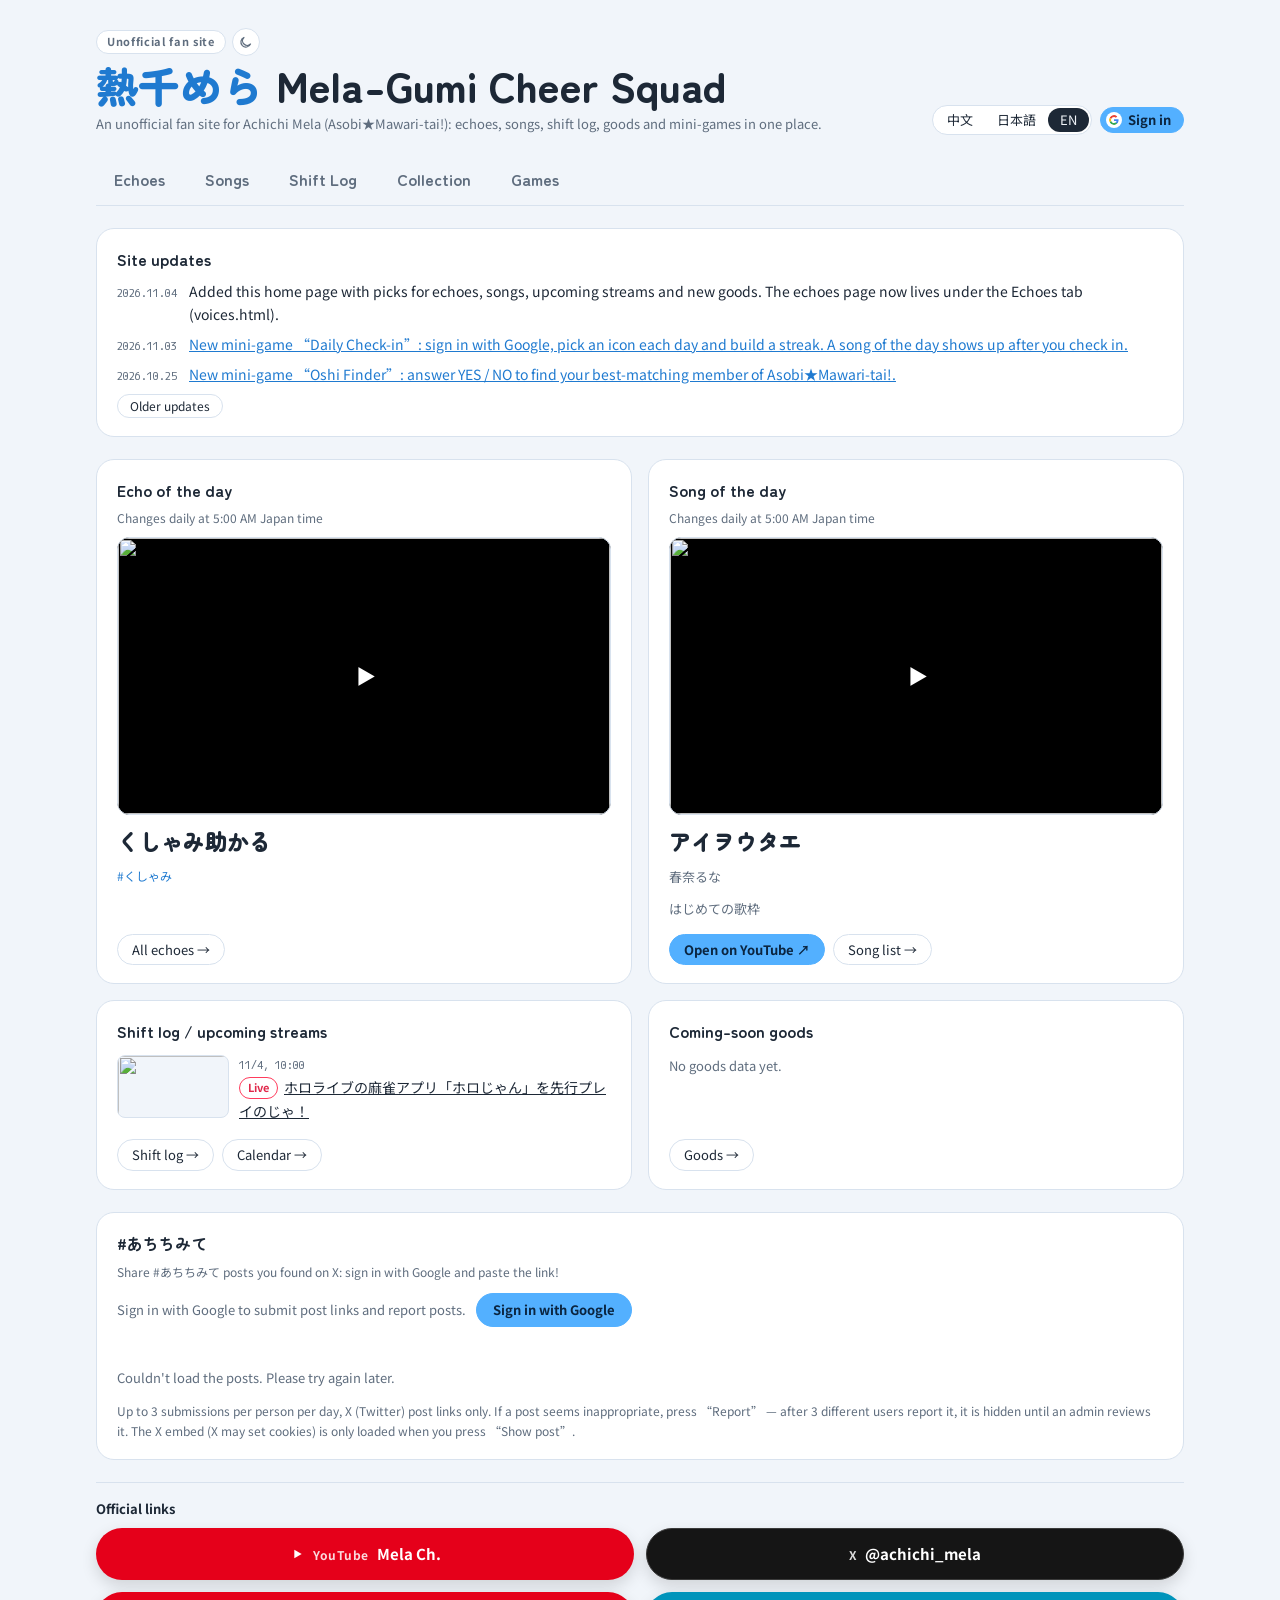
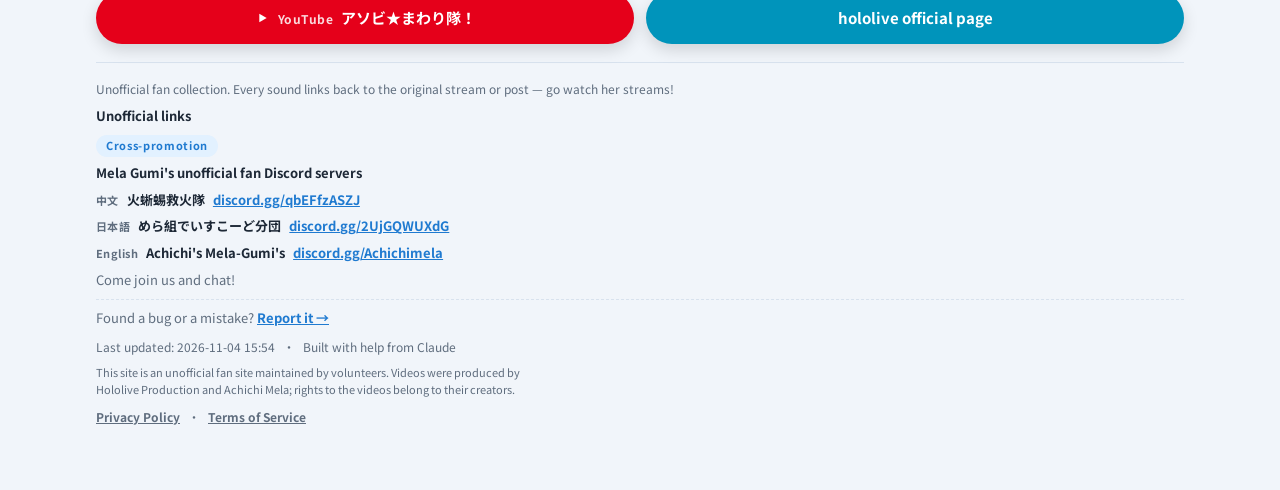
==== commit 60d60825: "Add #あちちみて post submission block on the home page - Google-login users submit X post links; list on " ====
--- a/index.html
+++ b/index.html
@@ -44,6 +44,25 @@
 .hm-badge{display:inline-block;font-size:11px;font-weight:700;padding:1px 8px;border-radius:99px;border:1px solid var(--accent);color:var(--accent-text);margin-right:6px;vertical-align:1px}
 .hm-badge.live{border-color:#ff3b5c;color:#e0284a}
 .hm-sub{font-size:12px;color:var(--muted);margin:2px 0 -4px}
+/* #あちちみて（ファン投稿） */
+.hm-ay{display:flex;flex-direction:column;gap:12px}
+.ay-form{display:flex;flex-wrap:wrap;gap:8px}
+.ay-form input{flex:1 1 260px;min-width:0;font:inherit;padding:9px 14px;border-radius:999px;border:1px solid var(--line);background:var(--bg);color:var(--ink)}
+.ay-form input:focus{outline:2px solid var(--accent);outline-offset:1px}
+.ay-form button{padding:9px 20px;font-size:14px}
+.ay-login{display:flex;flex-wrap:wrap;gap:10px;align-items:center;font-size:13px;color:var(--muted)}
+.ay-msg{margin:0;font-size:13px;min-height:1.2em}
+.ay-msg.err{color:#d93d42}.ay-msg.ok{color:var(--accent-text)}
+.ay-list{list-style:none;margin:0;padding:0;display:flex;flex-direction:column;gap:10px}
+.ay-item{border:1px solid var(--line);border-radius:14px;padding:12px 14px;background:var(--bg);min-width:0}
+.ay-top{display:flex;flex-wrap:wrap;gap:6px 12px;align-items:baseline;justify-content:space-between}
+.ay-handle{font-weight:700;font-size:15px;overflow-wrap:anywhere}
+.ay-meta{font-size:12px;color:var(--muted)}
+.ay-acts{display:flex;flex-wrap:wrap;gap:6px;margin-top:8px}
+.ay-acts .btn,.ay-acts button{font-size:12px;padding:5px 12px}
+.ay-acts .danger.sure{color:#b4232a;border-color:#e7a8ab}
+.ay-embed{margin-top:10px;min-height:0;overflow:hidden}
+.ay-note{margin:0;font-size:12px;color:var(--muted);line-height:1.7}
 @media (max-width:640px){.hm-grid{grid-template-columns:1fr}}
 </style>
 </head>
@@ -82,13 +101,26 @@
       <section class="hm-card" id="hmShift" aria-live="polite"></section>
       <section class="hm-card" id="hmGoods" aria-live="polite"></section>
     </div>
+    <section class="hm-card hm-ay" id="hmAy">
+      <h2>#あちちみて</h2>
+      <p class="kick" data-i18n="ayKick" style="margin-top:-6px"></p>
+      <div id="ayLogin" class="ay-login" hidden><span data-i18n="ayLoginMsg"></span><button type="button" class="primary" id="ayLoginBtn" data-i18n="ayLoginBtn"></button></div>
+      <form class="ay-form" id="ayForm" autocomplete="off" hidden>
+        <input type="url" id="ayUrl" inputmode="url" maxlength="300" data-i18n-ph="ayPh" data-i18n-aria="ayPh" required>
+        <button type="submit" class="primary" id="aySend" data-i18n="ayPost"></button>
+      </form>
+      <p class="ay-msg" id="ayMsg" role="status" aria-live="polite"></p>
+      <ul class="ay-list" id="ayList" aria-live="polite"></ul>
+      <div class="hm-acts" id="ayMoreWrap" hidden><button type="button" id="ayMore" data-i18n="ayMore"></button></div>
+      <p class="ay-note" data-i18n="ayNote"></p>
+    </section>
   </section>
 
   <footer></footer><!-- 頁尾內容由 assets/common.js 產生（各頁共用） -->
 </div>
 
 <script src="assets/common.js?v=572a57bf"></script>
-<script src="assets/sync.js?v=28ae5e17"></script><!-- 標題列的登入按鈕（每頁都有） -->
+<script src="assets/sync.js?v=8e657a70"></script><!-- 標題列的登入按鈕（每頁都有） -->
 <script src="assets/clips.js?v=5f3ac17c"></script><!-- 回音片段資料（clips.json＋試算表），回音頁也用 -->
 <script src="assets/collect.js?v=3b84e306"></script><!-- 試算表讀取（含快取）、網址／日期小工具，周邊頁也用 -->
 <script src="assets/timeline-data.js?v=757eb4c8"></script><!-- 出勤紀錄資料（三個來源合併），出勤紀錄／月曆頁也用 -->
@@ -102,22 +134,41 @@
  *   近期發售周邊   Google 試算表「周邊頁紀錄」分頁（和周邊頁同一份，快取也共用）→ 日期在今天以後的企劃；沒有就顯示最近發售的
  */
 addStrings({
- zh:{hmTitle:"めら組應援中隊",hmSub:"熱千めら（アソビ★まわり隊！）的非官方粉絲網站：回音、歌單、出勤紀錄、周邊和小遊戲都在這裡。",
+ zh:{hmTitle:"めら組應援中隊",ayKick:"在 X 看到的 #あちちみて 貼文，登入 Google 就能貼連結和大家分享！",ayLoginMsg:"登入 Google 後就能投稿貼文連結、檢舉。",ayLoginBtn:"Google 登入",
+   ayPh:"貼上 X（推特）貼文連結，例如 https://x.com/…/status/…",ayPost:"投稿",ayPosting:"投稿中…",ayOk:"投稿完成，謝謝！",
+   ayBad:"這不是 X 的貼文連結。請貼 https://x.com/帳號/status/數字 這種網址。",ayDup:"這則貼文已經有人投稿過了。",ayLimitErr:"今天的投稿次數用完了（每人每天 3 則），明天再來！",ayBanned:"你的帳號目前無法投稿。",ayErr:"投稿失敗，請稍後再試。",
+   ayEmpty:"還沒有投稿，來當第一個吧！",ayLoading:"讀取中…",ayFail:"暫時讀不到投稿，請稍後再試。",ayBy:"投稿：{n}",ayAnon:"匿名",ayOpenX:"在 X 開啟 ↗",ayShow:"展開貼文",ayHideEmbed:"收合",
+   ayReport:"檢舉",ayReportSure:"確定檢舉？",ayReported:"已檢舉",ayReportDone:"已收到檢舉，謝謝！",ayReportErr:"檢舉失敗，請稍後再試。",ayDelete:"刪除",ayDeleteSure:"確定刪除？",ayDeleteErr:"刪除失敗，請稍後再試。",ayMore:"顯示更多",
+   ayNote:"每人每天最多投稿 3 則，只收 X（推特）的貼文連結。覺得不適合的貼文可以按「檢舉」，累積 3 位使用者檢舉會先下架，等管理員確認。按「展開貼文」才會載入 X 的內嵌元件（X 可能設定 cookie）。",ayEmbedFail:"貼文載入失敗，可能已被刪除，請用「在 X 開啟」查看。",
+   hmSub:"熱千めら（アソビ★まわり隊！）的非官方粉絲網站：回音、歌單、出勤紀錄、周邊和小遊戲都在這裡。",
    hmNews:"網站更新",hmNewsMore:"更多更新",hmNewsLess:"收合",hmLoading:"讀取中…",hmFail:"暫時讀不到資料，請稍後再試。",
    hmClip:"回音推薦",hmSong:"歌單推薦",hmShift:"出勤紀錄／直播預定",hmGoods:"近期發售周邊",hmDaily:"每天日本時間 5:00 更換",
    hmPlay:"▶ 播放",hmOpenSrc:"開啟原文 ↗",hmYt:"在 YouTube 開啟 ↗",hmMoreClips:"更多回音 →",hmMoreSongs:"歌單 →",hmMoreShift:"出勤紀錄 →",hmMoreGoods:"周邊 →",hmCalendar:"月曆 →",
    hmUpcoming:"預定",hmLive:"直播中",hmLatest:"最近一場",hmNoShift:"目前沒有預定的直播。",hmGoodsRecent:"目前沒有預定發售的周邊，以下是最近發售的。",hmGoodsNone:"還沒有周邊資料。",hmShop:"官方商店 ↗",hmNew:"新",hmEmpty:"還沒有資料。"},
- ja:{hmTitle:"めら組応援中隊",hmSub:"熱千めら（アソビ★まわり隊！）の非公式ファンサイト。こだま・歌リスト・出勤記録・グッズ・ミニゲームをまとめてチェック。",
+ ja:{hmTitle:"めら組応援中隊",ayKick:"X で見つけた #あちちみて のポストを、Google ログインでリンクを貼ってみんなにシェアしよう！",ayLoginMsg:"Google でログインすると、ポストのリンクを投稿したり通報したりできます。",ayLoginBtn:"Google でログイン",
+   ayPh:"X のポストのリンクを貼り付け（例：https://x.com/…/status/…）",ayPost:"投稿",ayPosting:"投稿中…",ayOk:"投稿しました。ありがとう！",
+   ayBad:"X のポストのリンクではありません。https://x.com/アカウント/status/数字 の形式で貼ってください。",ayDup:"このポストはすでに投稿されています。",ayLimitErr:"今日の投稿回数（1人1日3件）に達しました。また明日！",ayBanned:"このアカウントは現在投稿できません。",ayErr:"投稿に失敗しました。しばらくしてからお試しください。",
+   ayEmpty:"まだ投稿がありません。最初の1件を投稿しよう！",ayLoading:"読み込み中…",ayFail:"投稿を読み込めません。しばらくしてからお試しください。",ayBy:"投稿：{n}",ayAnon:"匿名",ayOpenX:"X で開く ↗",ayShow:"ポストを表示",ayHideEmbed:"閉じる",
+   ayReport:"通報",ayReportSure:"通報しますか？",ayReported:"通報済み",ayReportDone:"通報を受け付けました。ありがとうございます。",ayReportErr:"通報に失敗しました。しばらくしてからお試しください。",ayDelete:"削除",ayDeleteSure:"削除しますか？",ayDeleteErr:"削除に失敗しました。しばらくしてからお試しください。",ayMore:"もっと見る",
+   ayNote:"投稿は1人1日3件まで、X のポストのリンクのみ受け付けます。不適切なポストは「通報」を押してください。3人以上から通報されると、管理者が確認するまで一時的に非表示になります。「ポストを表示」を押すと X の埋め込み（X が cookie を設定する場合があります）を読み込みます。",ayEmbedFail:"ポストを読み込めませんでした。削除された可能性があります。「X で開く」でご確認ください。",
+   hmSub:"熱千めら（アソビ★まわり隊！）の非公式ファンサイト。こだま・歌リスト・出勤記録・グッズ・ミニゲームをまとめてチェック。",
    hmNews:"サイトの更新",hmNewsMore:"過去の更新",hmNewsLess:"閉じる",hmLoading:"読み込み中…",hmFail:"データを読み込めませんでした。しばらくしてからお試しください。",
    hmClip:"おすすめのこだま",hmSong:"おすすめの曲",hmShift:"出勤記録／配信予定",hmGoods:"もうすぐ発売のグッズ",hmDaily:"毎日 日本時間 5:00 に更新",
    hmPlay:"▶ 再生",hmOpenSrc:"元の投稿を開く ↗",hmYt:"YouTube で開く ↗",hmMoreClips:"こだま一覧 →",hmMoreSongs:"歌リスト →",hmMoreShift:"出勤記録 →",hmMoreGoods:"グッズ →",hmCalendar:"カレンダー →",
    hmUpcoming:"予定",hmLive:"配信中",hmLatest:"直近の配信",hmNoShift:"予定されている配信はありません。",hmGoodsRecent:"発売予定のグッズはありません。直近の発売分を表示しています。",hmGoodsNone:"グッズのデータがありません。",hmShop:"公式ショップ ↗",hmNew:"NEW",hmEmpty:"データがありません。"},
- en:{hmTitle:"Mela-Gumi Cheer Squad",hmSub:"An unofficial fan site for Achichi Mela (Asobi★Mawari-tai!): echoes, songs, shift log, goods and mini-games in one place.",
+ en:{hmTitle:"Mela-Gumi Cheer Squad",ayKick:"Share #あちちみて posts you found on X: sign in with Google and paste the link!",ayLoginMsg:"Sign in with Google to submit post links and report posts.",ayLoginBtn:"Sign in with Google",
+   ayPh:"Paste an X (Twitter) post link, e.g. https://x.com/…/status/…",ayPost:"Submit",ayPosting:"Submitting…",ayOk:"Submitted — thank you!",
+   ayBad:"That isn't an X post link. Please paste a link like https://x.com/username/status/123….",ayDup:"This post has already been submitted.",ayLimitErr:"You've reached today's limit (3 per person per day). Come back tomorrow!",ayBanned:"This account can't submit posts right now.",ayErr:"Couldn't submit. Please try again in a moment.",
+   ayEmpty:"No posts yet — be the first!",ayLoading:"Loading…",ayFail:"Couldn't load the posts. Please try again later.",ayBy:"Posted by {n}",ayAnon:"Anonymous",ayOpenX:"Open on X ↗",ayShow:"Show post",ayHideEmbed:"Collapse",
+   ayReport:"Report",ayReportSure:"Report this?",ayReported:"Reported",ayReportDone:"Report received. Thank you!",ayReportErr:"Couldn't report. Please try again in a moment.",ayDelete:"Delete",ayDeleteSure:"Delete this?",ayDeleteErr:"Couldn't delete. Please try again in a moment.",ayMore:"Show more",
+   ayNote:"Up to 3 submissions per person per day, X (Twitter) post links only. If a post seems inappropriate, press “Report” — after 3 different users report it, it is hidden until an admin reviews it. The X embed (X may set cookies) is only loaded when you press “Show post”.",ayEmbedFail:"The post couldn't be loaded; it may have been deleted. Use “Open on X” to check.",
+   hmSub:"An unofficial fan site for Achichi Mela (Asobi★Mawari-tai!): echoes, songs, shift log, goods and mini-games in one place.",
    hmNews:"Site updates",hmNewsMore:"Older updates",hmNewsLess:"Show less",hmLoading:"Loading…",hmFail:"Couldn't load the data. Please try again later.",
    hmClip:"Echo of the day",hmSong:"Song of the day",hmShift:"Shift log / upcoming streams",hmGoods:"Coming-soon goods",hmDaily:"Changes daily at 5:00 AM Japan time",
    hmPlay:"▶ Play",hmOpenSrc:"Open original ↗",hmYt:"Open on YouTube ↗",hmMoreClips:"All echoes →",hmMoreSongs:"Song list →",hmMoreShift:"Shift log →",hmMoreGoods:"Goods →",hmCalendar:"Calendar →",
    hmUpcoming:"Upcoming",hmLive:"Live",hmLatest:"Latest stream",hmNoShift:"No streams scheduled right now.",hmGoodsRecent:"Nothing is scheduled to release. Here are the most recent releases.",hmGoodsNone:"No goods data yet.",hmShop:"Official shop ↗",hmNew:"NEW",hmEmpty:"No data yet."}
 });
+const S=typeof MelaSync!=="undefined"?MelaSync:null; // assets/sync.js（const 宣告，不在 window 上）
 const tq=(k,o)=>t(k).replace(/\{(\w)\}/g,(_,x)=>o[x]??"");
 const L=v=>v==null?"":typeof v==="string"?v:(v[lang]||v.zh||v.ja||Object.values(v).find(Boolean)||"");
 const safeUrl=u=>{ if(!u||!String(u).trim()) return ""; try{ const x=new URL(String(u||"").trim(),location.href); return /^https?:$/.test(x.protocol)?x.href:""; }catch(e){ return ""; } };
@@ -173,7 +224,7 @@
   el.innerHTML=head("hmGoods")+(GOODS.upcoming?"":`<p class="hm-s">${t("hmGoodsRecent")}</p>`)+`<ul class="hm-list">${GOODS.list.map(row).join("")}</ul><div class="hm-acts"><a class="btn" href="goods.html">${t("hmMoreGoods")}</a></div>`; }
 
 function render(){ renderNews(); renderClip(); renderSong(); renderShift(); renderGoods(); }
-window.onLangChange=()=>render();
+window.onLangChange=()=>{ render(); if(typeof renderAy==="function") renderAy(); };
 
 document.addEventListener("click",e=>{ const b=e.target.closest("button"); if(!b) return;
   if(b.id==="newsToggle"){ newsAll=!newsAll; return renderNews(); }
@@ -217,8 +268,65 @@
     text=>{ try{ GOODS=buildGoods(text); }catch(e){ console.warn("goods failed",e); GOODS=null; } renderGoods(); res(); },
     text=>{ try{ GOODS=buildGoods(text); renderGoods(); }catch(e){} }); }catch(e){ console.warn("goods failed",e); GOODS=null; renderGoods(); res(); } });
 
+/* ===== #あちちみて：登入的人投稿 X 貼文連結 =====
+ * 資料在 Supabase（supabase/ayatsumi-setup.sql）：ayatsumi_submit／ayatsumi_list／ayatsumi_report／ayatsumi_delete_mine。
+ * 規則都在資料庫檢查（網址格式、重複、每人每天 3 則、3 人檢舉自動下架），這裡只是介面。
+ * 貼文內容預設不載入（不連 X），按「展開貼文」才載入 X 的內嵌元件（platform.twitter.com/widgets.js）。
+ */
+const AY_ERR={bad_url:"ayBad",duplicate:"ayDup",limit:"ayLimitErr",banned:"ayBanned"};
+let AY, ayLimit=5, ayBusy=false, ayConfirm=null;   // AY：undefined 讀取中／null 失敗／陣列；ayConfirm："r12" 或 "d12"（正在等第二次點擊確認）
+const ayEmbeds=new Set();                           // 已展開的貼文 id（重畫清單後再展開回來）
+const ayUser=()=>S&&S.user?S.user():null;
+const ayRel=iso=>{ const d=new Date(iso); if(isNaN(d)) return ""; const sec=(d-Date.now())/1000, a=Math.abs(sec), rtf=new Intl.RelativeTimeFormat(LOC[lang],{numeric:"auto"});
+  if(a<3600) return rtf.format(Math.round(sec/60),"minute"); if(a<86400) return rtf.format(Math.round(sec/3600),"hour"); if(a<86400*30) return rtf.format(Math.round(sec/86400),"day");
+  return d.toLocaleDateString(LOC[lang],{year:"numeric",month:"numeric",day:"numeric"}); };
+function ayMsg(text,kind){ const m=$("ayMsg"); m.textContent=text||""; m.className="ay-msg"+(kind?" "+kind:""); }
+function renderAyForm(){ const u=ayUser(); $("ayForm").hidden=!u; $("ayLogin").hidden=!!u||!S; }
+function renderAy(){ renderAyForm(); const ul=$("ayList");
+  if(AY===undefined){ ul.innerHTML=`<li class="hm-s">${t("ayLoading")}</li>`; $("ayMoreWrap").hidden=true; return; }
+  if(AY===null){ ul.innerHTML=`<li class="hm-s">${t("ayFail")}</li>`; $("ayMoreWrap").hidden=true; return; }
+  if(!AY.length){ ul.innerHTML=`<li class="hm-s">${t("ayEmpty")}</li>`; $("ayMoreWrap").hidden=true; return; }
+  ul.innerHTML=AY.map(p=>{ const open=ayEmbeds.has(p.id), cf=k=>ayConfirm===k+p.id;
+    return `<li class="ay-item" data-id="${p.id}"><div class="ay-top"><span class="ay-handle">@${esc(p.handle)}</span><span class="ay-meta">${esc(tq("ayBy",{n:p.nickname||t("ayAnon")}))} · ${esc(ayRel(p.created_at))}</span></div>
+      <div class="ay-acts"><a class="btn" href="${esc(p.url)}" target="_blank" rel="noopener noreferrer">${t("ayOpenX")}</a>
+        <button type="button" data-ay="embed" data-id="${p.id}">${t(open?"ayHideEmbed":"ayShow")}</button>
+        ${p.is_mine?`<button type="button" class="danger${cf("d")?" sure":""}" data-ay="del" data-id="${p.id}">${t(cf("d")?"ayDeleteSure":"ayDelete")}</button>`
+          :p.reported?`<button type="button" disabled>${t("ayReported")}</button>`
+          :`<button type="button" class="danger${cf("r")?" sure":""}" data-ay="report" data-id="${p.id}">${t(cf("r")?"ayReportSure":"ayReport")}</button>`}</div>
+      <div class="ay-embed" id="ayE${p.id}"></div></li>`; }).join("");
+  $("ayMoreWrap").hidden=AY.length<ayLimit||ayLimit>=20;
+  for(const p of AY) if(ayEmbeds.has(p.id)) ayShowEmbed(p); }
+let twP=null;
+const loadWidgets=()=>twP||(twP=new Promise((res,rej)=>{ if(window.twttr&&twttr.widgets) return res(); const sc=document.createElement("script"); sc.src="https://platform.twitter.com/widgets.js"; sc.async=true; sc.charset="utf-8";
+  sc.onload=()=>{ (window.twttr&&twttr.ready)?twttr.ready(()=>res()):res(); }; sc.onerror=()=>{ twP=null; rej(new Error("widgets.js failed")); }; document.head.appendChild(sc); }));
+async function ayShowEmbed(p){ const box=$("ayE"+p.id); if(!box) return; box.innerHTML=`<p class="ay-note">${t("ayLoading")}</p>`;
+  try{ await loadWidgets(); const dark=document.documentElement.dataset.theme==="dark"||(!document.documentElement.dataset.theme&&matchMedia("(prefers-color-scheme: dark)").matches);
+    const el=await twttr.widgets.createTweet(p.tweet_id,box,{theme:dark?"dark":"light",dnt:true,conversation:"none",lang:{zh:"zh-tw",ja:"ja",en:"en"}[lang]}); box.querySelector(".ay-note")?.remove();
+    if(!el){ box.innerHTML=`<p class="ay-note">${t("ayEmbedFail")}</p>`; } }
+  catch(e){ console.warn("embed failed",e); box.innerHTML=`<p class="ay-note">${t("ayEmbedFail")}</p>`; } }
+async function loadAy(){ try{ if(!S) throw new Error("no MelaSync"); await S.whenReady(); const sb=S.client(); if(!sb) throw new Error("no client");
+    const {data,error}=await sb.rpc("ayatsumi_list",{p_limit:ayLimit}); if(error) throw error; AY=Array.isArray(data)?data:[]; }
+  catch(e){ console.warn("ayatsumi list failed",e); AY=null; } renderAy(); }
+async function ayRpc(name,args){ const {data,error}=await S.client().rpc(name,args); if(error) throw error; return data; }
+$("ayForm").addEventListener("submit",async e=>{ e.preventDefault(); if(ayBusy) return; const url=$("ayUrl").value.trim(); if(!url) return;
+  ayBusy=true; $("aySend").disabled=true; ayMsg(t("ayPosting"));
+  try{ await ayRpc("ayatsumi_submit",{p_url:url}); $("ayUrl").value=""; ayMsg(t("ayOk"),"ok"); await loadAy(); }
+  catch(err){ console.warn("ayatsumi submit failed",err); ayMsg(t(AY_ERR[String(err&&err.message||"").trim()]||"ayErr"),"err"); }
+  finally{ ayBusy=false; $("aySend").disabled=false; } });
+$("ayLoginBtn").addEventListener("click",()=>S?.login());
+$("ayMore").addEventListener("click",()=>{ ayLimit=20; AY=undefined; renderAy(); loadAy(); });
+$("ayList").addEventListener("click",async e=>{ const b=e.target.closest("button[data-ay]"); if(!b) return; const id=+b.dataset.id, a=b.dataset.ay, p=(AY||[]).find(x=>x.id===id); if(!p) return;
+  if(a==="embed"){ if(ayEmbeds.has(id)){ ayEmbeds.delete(id); $("ayE"+id).innerHTML=""; b.textContent=t("ayShow"); } else { ayEmbeds.add(id); b.textContent=t("ayHideEmbed"); ayShowEmbed(p); } return; }
+  const key=(a==="report"?"r":"d")+id; if(ayConfirm!==key){ ayConfirm=key; renderAy(); setTimeout(()=>{ if(ayConfirm===key){ ayConfirm=null; renderAy(); } },4000); return; } // 第一次點：變成「確定？」，4 秒內再點一次才送出
+  ayConfirm=null; b.disabled=true;
+  try{ if(a==="report"){ await ayRpc("ayatsumi_report",{p_id:id}); ayMsg(t("ayReportDone"),"ok"); p.reported=true; renderAy(); loadAy(); }
+    else { await ayRpc("ayatsumi_delete_mine",{p_id:id}); ayEmbeds.delete(id); await loadAy(); } }
+  catch(err){ console.warn("ayatsumi action failed",err); ayMsg(t(a==="report"?"ayReportErr":"ayDeleteErr"),"err"); renderAy(); } });
+S?.onAuth?.(()=>{ renderAyForm(); loadAy(); });
+
 setLang(pickLang());
 render();
+loadAy();
 loadNews(); loadClip(); loadSong(); loadShift(); loadGoods();
 </script>
 </body>
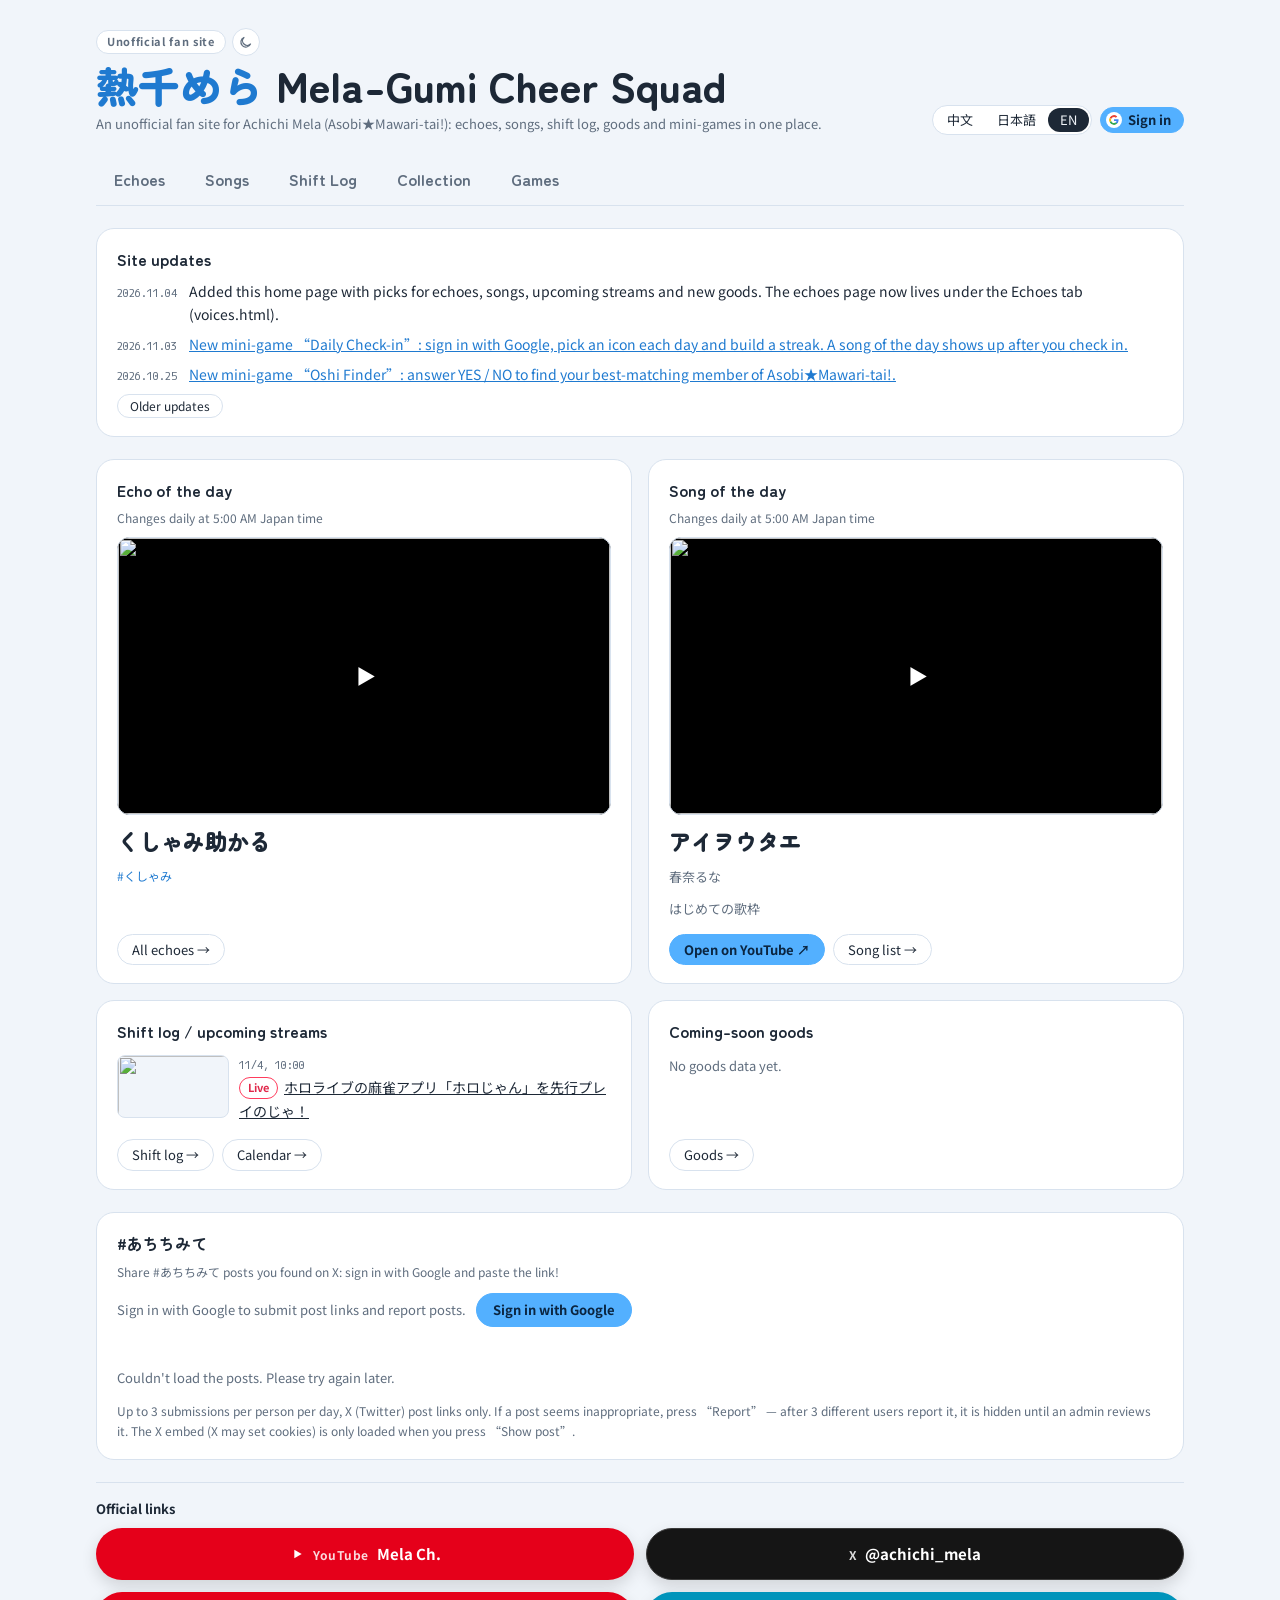
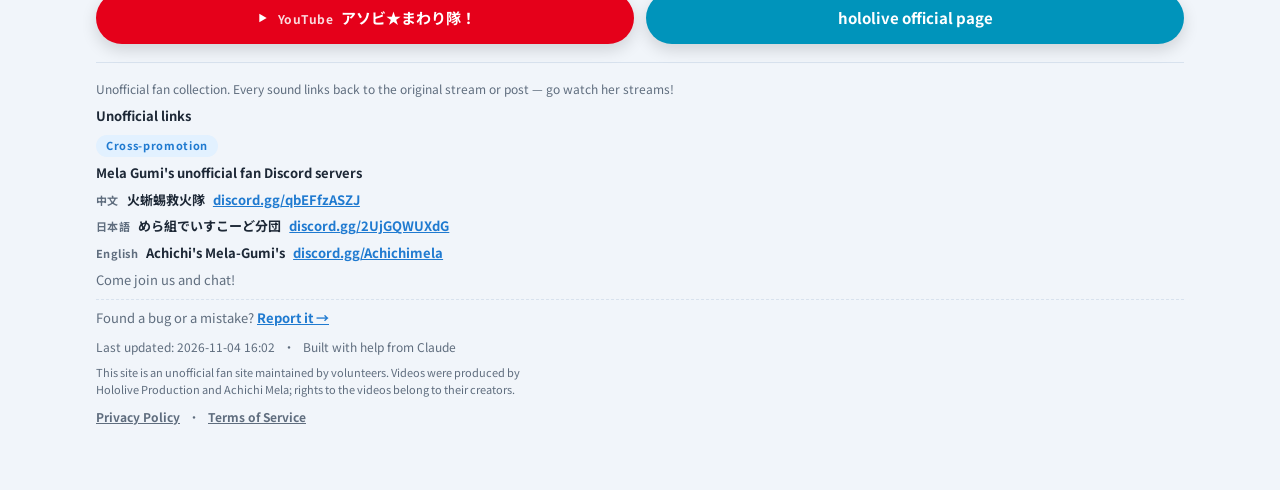
==== commit e79760ed: "#あちちみて: optional one-line comment (max 20 chars) with each post Co-Authored-By: Claude Sonnet 5.5 <n" ====
--- a/index.html
+++ b/index.html
@@ -47,7 +47,8 @@
 /* #あちちみて（ファン投稿） */
 .hm-ay{display:flex;flex-direction:column;gap:12px}
 .ay-form{display:flex;flex-wrap:wrap;gap:8px}
-.ay-form input{flex:1 1 260px;min-width:0;font:inherit;padding:9px 14px;border-radius:999px;border:1px solid var(--line);background:var(--bg);color:var(--ink)}
+.ay-form input{flex:2 1 260px;min-width:0;font:inherit;padding:9px 14px;border-radius:999px;border:1px solid var(--line);background:var(--bg);color:var(--ink)}
+.ay-form input.say{flex:1 1 180px}
 .ay-form input:focus{outline:2px solid var(--accent);outline-offset:1px}
 .ay-form button{padding:9px 20px;font-size:14px}
 .ay-login{display:flex;flex-wrap:wrap;gap:10px;align-items:center;font-size:13px;color:var(--muted)}
@@ -58,6 +59,7 @@
 .ay-top{display:flex;flex-wrap:wrap;gap:6px 12px;align-items:baseline;justify-content:space-between}
 .ay-handle{font-weight:700;font-size:15px;overflow-wrap:anywhere}
 .ay-meta{font-size:12px;color:var(--muted)}
+.ay-say{margin:6px 0 0;font-size:14px;line-height:1.6;overflow-wrap:anywhere}
 .ay-acts{display:flex;flex-wrap:wrap;gap:6px;margin-top:8px}
 .ay-acts .btn,.ay-acts button{font-size:12px;padding:5px 12px}
 .ay-acts .danger.sure{color:#b4232a;border-color:#e7a8ab}
@@ -107,6 +109,7 @@
       <div id="ayLogin" class="ay-login" hidden><span data-i18n="ayLoginMsg"></span><button type="button" class="primary" id="ayLoginBtn" data-i18n="ayLoginBtn"></button></div>
       <form class="ay-form" id="ayForm" autocomplete="off" hidden>
         <input type="url" id="ayUrl" inputmode="url" maxlength="300" data-i18n-ph="ayPh" data-i18n-aria="ayPh" required>
+        <input type="text" id="aySay" class="say" maxlength="20" data-i18n-ph="aySayPh" data-i18n-aria="aySayPh">
         <button type="submit" class="primary" id="aySend" data-i18n="ayPost"></button>
       </form>
       <p class="ay-msg" id="ayMsg" role="status" aria-live="polite"></p>
@@ -135,7 +138,7 @@
  */
 addStrings({
  zh:{hmTitle:"めら組應援中隊",ayKick:"在 X 看到的 #あちちみて 貼文，登入 Google 就能貼連結和大家分享！",ayLoginMsg:"登入 Google 後就能投稿貼文連結、檢舉。",ayLoginBtn:"Google 登入",
-   ayPh:"貼上 X（推特）貼文連結，例如 https://x.com/…/status/…",ayPost:"投稿",ayPosting:"投稿中…",ayOk:"投稿完成，謝謝！",
+   ayPh:"貼上 X（推特）貼文連結，例如 https://x.com/…/status/…",aySayPh:"說一句話（最多 20 字，可不填）",aySayLong:"一句話最多 20 個字。",ayPost:"投稿",ayPosting:"投稿中…",ayOk:"投稿完成，謝謝！",
    ayBad:"這不是 X 的貼文連結。請貼 https://x.com/帳號/status/數字 這種網址。",ayDup:"這則貼文已經有人投稿過了。",ayLimitErr:"今天的投稿次數用完了（每人每天 3 則），明天再來！",ayBanned:"你的帳號目前無法投稿。",ayErr:"投稿失敗，請稍後再試。",
    ayEmpty:"還沒有投稿，來當第一個吧！",ayLoading:"讀取中…",ayFail:"暫時讀不到投稿，請稍後再試。",ayBy:"投稿：{n}",ayAnon:"匿名",ayOpenX:"在 X 開啟 ↗",ayShow:"展開貼文",ayHideEmbed:"收合",
    ayReport:"檢舉",ayReportSure:"確定檢舉？",ayReported:"已檢舉",ayReportDone:"已收到檢舉，謝謝！",ayReportErr:"檢舉失敗，請稍後再試。",ayDelete:"刪除",ayDeleteSure:"確定刪除？",ayDeleteErr:"刪除失敗，請稍後再試。",ayMore:"顯示更多",
@@ -146,7 +149,7 @@
    hmPlay:"▶ 播放",hmOpenSrc:"開啟原文 ↗",hmYt:"在 YouTube 開啟 ↗",hmMoreClips:"更多回音 →",hmMoreSongs:"歌單 →",hmMoreShift:"出勤紀錄 →",hmMoreGoods:"周邊 →",hmCalendar:"月曆 →",
    hmUpcoming:"預定",hmLive:"直播中",hmLatest:"最近一場",hmNoShift:"目前沒有預定的直播。",hmGoodsRecent:"目前沒有預定發售的周邊，以下是最近發售的。",hmGoodsNone:"還沒有周邊資料。",hmShop:"官方商店 ↗",hmNew:"新",hmEmpty:"還沒有資料。"},
  ja:{hmTitle:"めら組応援中隊",ayKick:"X で見つけた #あちちみて のポストを、Google ログインでリンクを貼ってみんなにシェアしよう！",ayLoginMsg:"Google でログインすると、ポストのリンクを投稿したり通報したりできます。",ayLoginBtn:"Google でログイン",
-   ayPh:"X のポストのリンクを貼り付け（例：https://x.com/…/status/…）",ayPost:"投稿",ayPosting:"投稿中…",ayOk:"投稿しました。ありがとう！",
+   ayPh:"X のポストのリンクを貼り付け（例：https://x.com/…/status/…）",aySayPh:"ひとこと（20文字まで・任意）",aySayLong:"ひとことは20文字までです。",ayPost:"投稿",ayPosting:"投稿中…",ayOk:"投稿しました。ありがとう！",
    ayBad:"X のポストのリンクではありません。https://x.com/アカウント/status/数字 の形式で貼ってください。",ayDup:"このポストはすでに投稿されています。",ayLimitErr:"今日の投稿回数（1人1日3件）に達しました。また明日！",ayBanned:"このアカウントは現在投稿できません。",ayErr:"投稿に失敗しました。しばらくしてからお試しください。",
    ayEmpty:"まだ投稿がありません。最初の1件を投稿しよう！",ayLoading:"読み込み中…",ayFail:"投稿を読み込めません。しばらくしてからお試しください。",ayBy:"投稿：{n}",ayAnon:"匿名",ayOpenX:"X で開く ↗",ayShow:"ポストを表示",ayHideEmbed:"閉じる",
    ayReport:"通報",ayReportSure:"通報しますか？",ayReported:"通報済み",ayReportDone:"通報を受け付けました。ありがとうございます。",ayReportErr:"通報に失敗しました。しばらくしてからお試しください。",ayDelete:"削除",ayDeleteSure:"削除しますか？",ayDeleteErr:"削除に失敗しました。しばらくしてからお試しください。",ayMore:"もっと見る",
@@ -157,7 +160,7 @@
    hmPlay:"▶ 再生",hmOpenSrc:"元の投稿を開く ↗",hmYt:"YouTube で開く ↗",hmMoreClips:"こだま一覧 →",hmMoreSongs:"歌リスト →",hmMoreShift:"出勤記録 →",hmMoreGoods:"グッズ →",hmCalendar:"カレンダー →",
    hmUpcoming:"予定",hmLive:"配信中",hmLatest:"直近の配信",hmNoShift:"予定されている配信はありません。",hmGoodsRecent:"発売予定のグッズはありません。直近の発売分を表示しています。",hmGoodsNone:"グッズのデータがありません。",hmShop:"公式ショップ ↗",hmNew:"NEW",hmEmpty:"データがありません。"},
  en:{hmTitle:"Mela-Gumi Cheer Squad",ayKick:"Share #あちちみて posts you found on X: sign in with Google and paste the link!",ayLoginMsg:"Sign in with Google to submit post links and report posts.",ayLoginBtn:"Sign in with Google",
-   ayPh:"Paste an X (Twitter) post link, e.g. https://x.com/…/status/…",ayPost:"Submit",ayPosting:"Submitting…",ayOk:"Submitted — thank you!",
+   ayPh:"Paste an X (Twitter) post link, e.g. https://x.com/…/status/…",aySayPh:"Add a short comment (max 20 characters, optional)",aySayLong:"The comment can be at most 20 characters.",ayPost:"Submit",ayPosting:"Submitting…",ayOk:"Submitted — thank you!",
    ayBad:"That isn't an X post link. Please paste a link like https://x.com/username/status/123….",ayDup:"This post has already been submitted.",ayLimitErr:"You've reached today's limit (3 per person per day). Come back tomorrow!",ayBanned:"This account can't submit posts right now.",ayErr:"Couldn't submit. Please try again in a moment.",
    ayEmpty:"No posts yet — be the first!",ayLoading:"Loading…",ayFail:"Couldn't load the posts. Please try again later.",ayBy:"Posted by {n}",ayAnon:"Anonymous",ayOpenX:"Open on X ↗",ayShow:"Show post",ayHideEmbed:"Collapse",
    ayReport:"Report",ayReportSure:"Report this?",ayReported:"Reported",ayReportDone:"Report received. Thank you!",ayReportErr:"Couldn't report. Please try again in a moment.",ayDelete:"Delete",ayDeleteSure:"Delete this?",ayDeleteErr:"Couldn't delete. Please try again in a moment.",ayMore:"Show more",
@@ -273,7 +276,7 @@
  * 規則都在資料庫檢查（網址格式、重複、每人每天 3 則、3 人檢舉自動下架），這裡只是介面。
  * 貼文內容預設不載入（不連 X），按「展開貼文」才載入 X 的內嵌元件（platform.twitter.com/widgets.js）。
  */
-const AY_ERR={bad_url:"ayBad",duplicate:"ayDup",limit:"ayLimitErr",banned:"ayBanned"};
+const AY_ERR={comment_long:"aySayLong",bad_url:"ayBad",duplicate:"ayDup",limit:"ayLimitErr",banned:"ayBanned"};
 let AY, ayLimit=5, ayBusy=false, ayConfirm=null;   // AY：undefined 讀取中／null 失敗／陣列；ayConfirm："r12" 或 "d12"（正在等第二次點擊確認）
 const ayEmbeds=new Set();                           // 已展開的貼文 id（重畫清單後再展開回來）
 const ayUser=()=>S&&S.user?S.user():null;
@@ -287,7 +290,7 @@
   if(AY===null){ ul.innerHTML=`<li class="hm-s">${t("ayFail")}</li>`; $("ayMoreWrap").hidden=true; return; }
   if(!AY.length){ ul.innerHTML=`<li class="hm-s">${t("ayEmpty")}</li>`; $("ayMoreWrap").hidden=true; return; }
   ul.innerHTML=AY.map(p=>{ const open=ayEmbeds.has(p.id), cf=k=>ayConfirm===k+p.id;
-    return `<li class="ay-item" data-id="${p.id}"><div class="ay-top"><span class="ay-handle">@${esc(p.handle)}</span><span class="ay-meta">${esc(tq("ayBy",{n:p.nickname||t("ayAnon")}))} · ${esc(ayRel(p.created_at))}</span></div>
+    return `<li class="ay-item" data-id="${p.id}"><div class="ay-top"><span class="ay-handle">@${esc(p.handle)}</span><span class="ay-meta">${esc(tq("ayBy",{n:p.nickname||t("ayAnon")}))} · ${esc(ayRel(p.created_at))}</span></div>${p.comment?`<p class="ay-say">「${esc(p.comment)}」</p>`:""}
       <div class="ay-acts"><a class="btn" href="${esc(p.url)}" target="_blank" rel="noopener noreferrer">${t("ayOpenX")}</a>
         <button type="button" data-ay="embed" data-id="${p.id}">${t(open?"ayHideEmbed":"ayShow")}</button>
         ${p.is_mine?`<button type="button" class="danger${cf("d")?" sure":""}" data-ay="del" data-id="${p.id}">${t(cf("d")?"ayDeleteSure":"ayDelete")}</button>`
@@ -308,9 +311,9 @@
     const {data,error}=await sb.rpc("ayatsumi_list",{p_limit:ayLimit}); if(error) throw error; AY=Array.isArray(data)?data:[]; }
   catch(e){ console.warn("ayatsumi list failed",e); AY=null; } renderAy(); }
 async function ayRpc(name,args){ const {data,error}=await S.client().rpc(name,args); if(error) throw error; return data; }
-$("ayForm").addEventListener("submit",async e=>{ e.preventDefault(); if(ayBusy) return; const url=$("ayUrl").value.trim(); if(!url) return;
+$("ayForm").addEventListener("submit",async e=>{ e.preventDefault(); if(ayBusy) return; const url=$("ayUrl").value.trim(), say=$("aySay").value.trim(); if(!url) return; if([...say].length>20) return ayMsg(t("aySayLong"),"err");
   ayBusy=true; $("aySend").disabled=true; ayMsg(t("ayPosting"));
-  try{ await ayRpc("ayatsumi_submit",{p_url:url}); $("ayUrl").value=""; ayMsg(t("ayOk"),"ok"); await loadAy(); }
+  try{ await ayRpc("ayatsumi_submit",{p_url:url,p_comment:say||null}); $("ayUrl").value=""; $("aySay").value=""; ayMsg(t("ayOk"),"ok"); await loadAy(); }
   catch(err){ console.warn("ayatsumi submit failed",err); ayMsg(t(AY_ERR[String(err&&err.message||"").trim()]||"ayErr"),"err"); }
   finally{ ayBusy=false; $("aySend").disabled=false; } });
 $("ayLoginBtn").addEventListener("click",()=>S?.login());
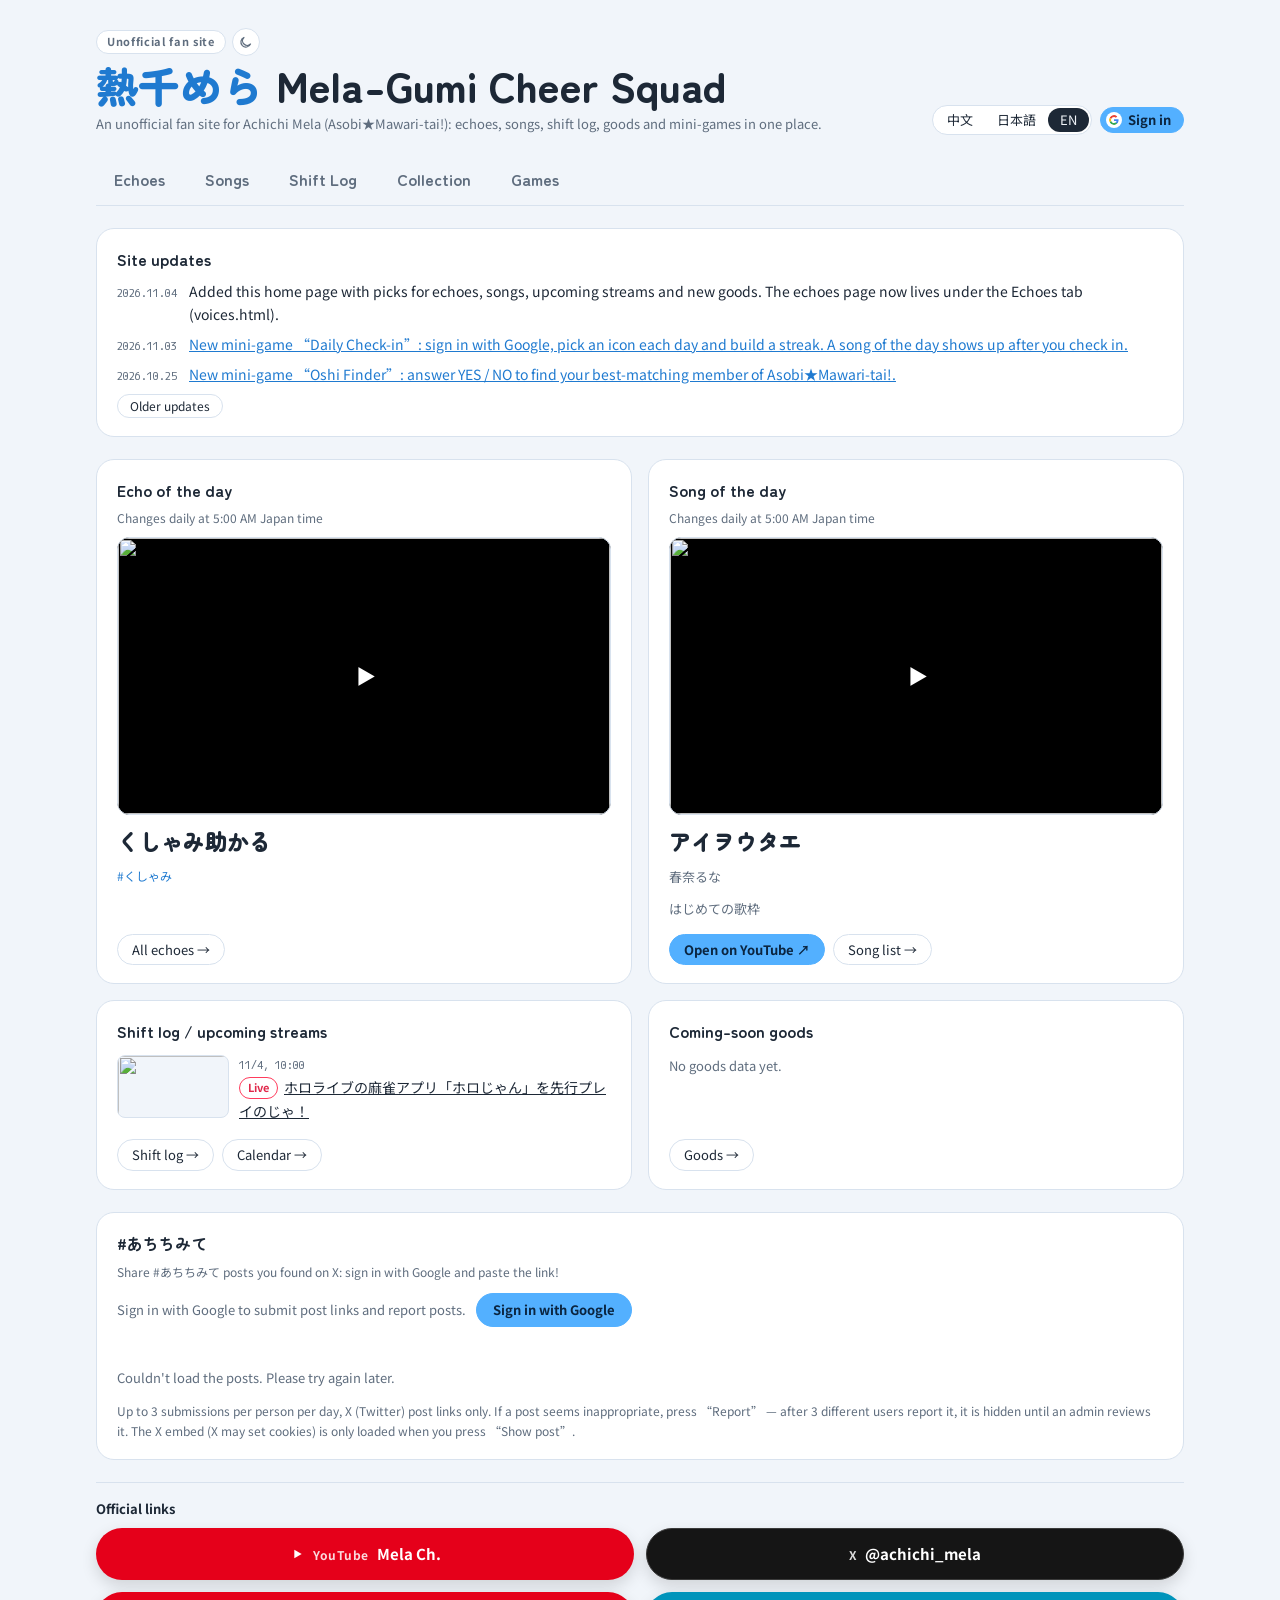
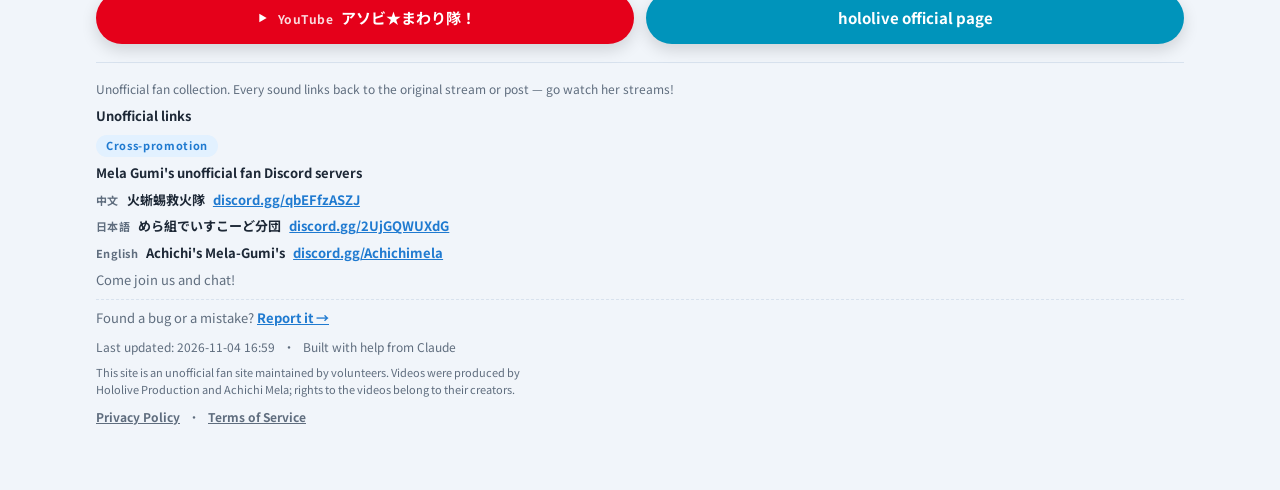
==== commit 952eb614: "Members list: show YouTube channel avatars next to collab/singer names - members.json + assets/membe" ====
--- a/index.html
+++ b/index.html
@@ -9,7 +9,7 @@
 <link rel="stylesheet" href="https://fonts.googleapis.com/css2?family=Zen+Maru+Gothic:wght@500;700;900&family=Noto+Sans+TC:wght@400;500;700&family=Noto+Sans+JP:wght@400;500;700&family=M+PLUS+1+Code:wght@400;600&display=swap">
 <!-- 改了 assets 裡的檔案時，把 ?v= 後面的版本號改掉，訪客的瀏覽器才會抓新版 -->
 <script>(function(){try{var v=localStorage.getItem("mela-theme");if(v==="dark"||v==="light")document.documentElement.dataset.theme=v}catch(e){}})()</script>
-<link rel="stylesheet" href="assets/style.css?v=f3f67a86">
+<link rel="stylesheet" href="assets/style.css?v=869b1eac">
 <style>
 /* ===== 首頁（總覽） ===== */
 .hm-news,.hm-card{background:var(--surface);border:1px solid var(--line);border-radius:18px;padding:18px 20px}
--- a/assets/style.css
+++ b/assets/style.css
@@ -315,6 +315,7 @@
 .tl-card h3{margin:0;font-family:var(--f-display);font-weight:700;font-size:17px;line-height:1.4;overflow-wrap:anywhere}
 .tl-with{margin:0;display:flex;flex-wrap:wrap;align-items:baseline;gap:4px 6px;font-size:13px}
 .tl-with i{font-style:normal;font-size:11px;font-weight:700;color:var(--muted);letter-spacing:.04em;margin-right:2px}
+.mem-av{width:20px;height:20px;border-radius:50%;object-fit:cover;vertical-align:-5px;margin-right:5px;background:var(--bg);flex:none}
 .tl-with span{padding:1px 9px;border-radius:999px;background:color-mix(in srgb,var(--t-collab) 14%,transparent);color:var(--t-collab-i);font-weight:500}
 .tl-card .note{font-size:13px;white-space:pre-line}
 .tl-sub{list-style:none;margin:2px 0 0;padding:0;display:flex;flex-direction:column;border-top:1px dashed var(--line)}
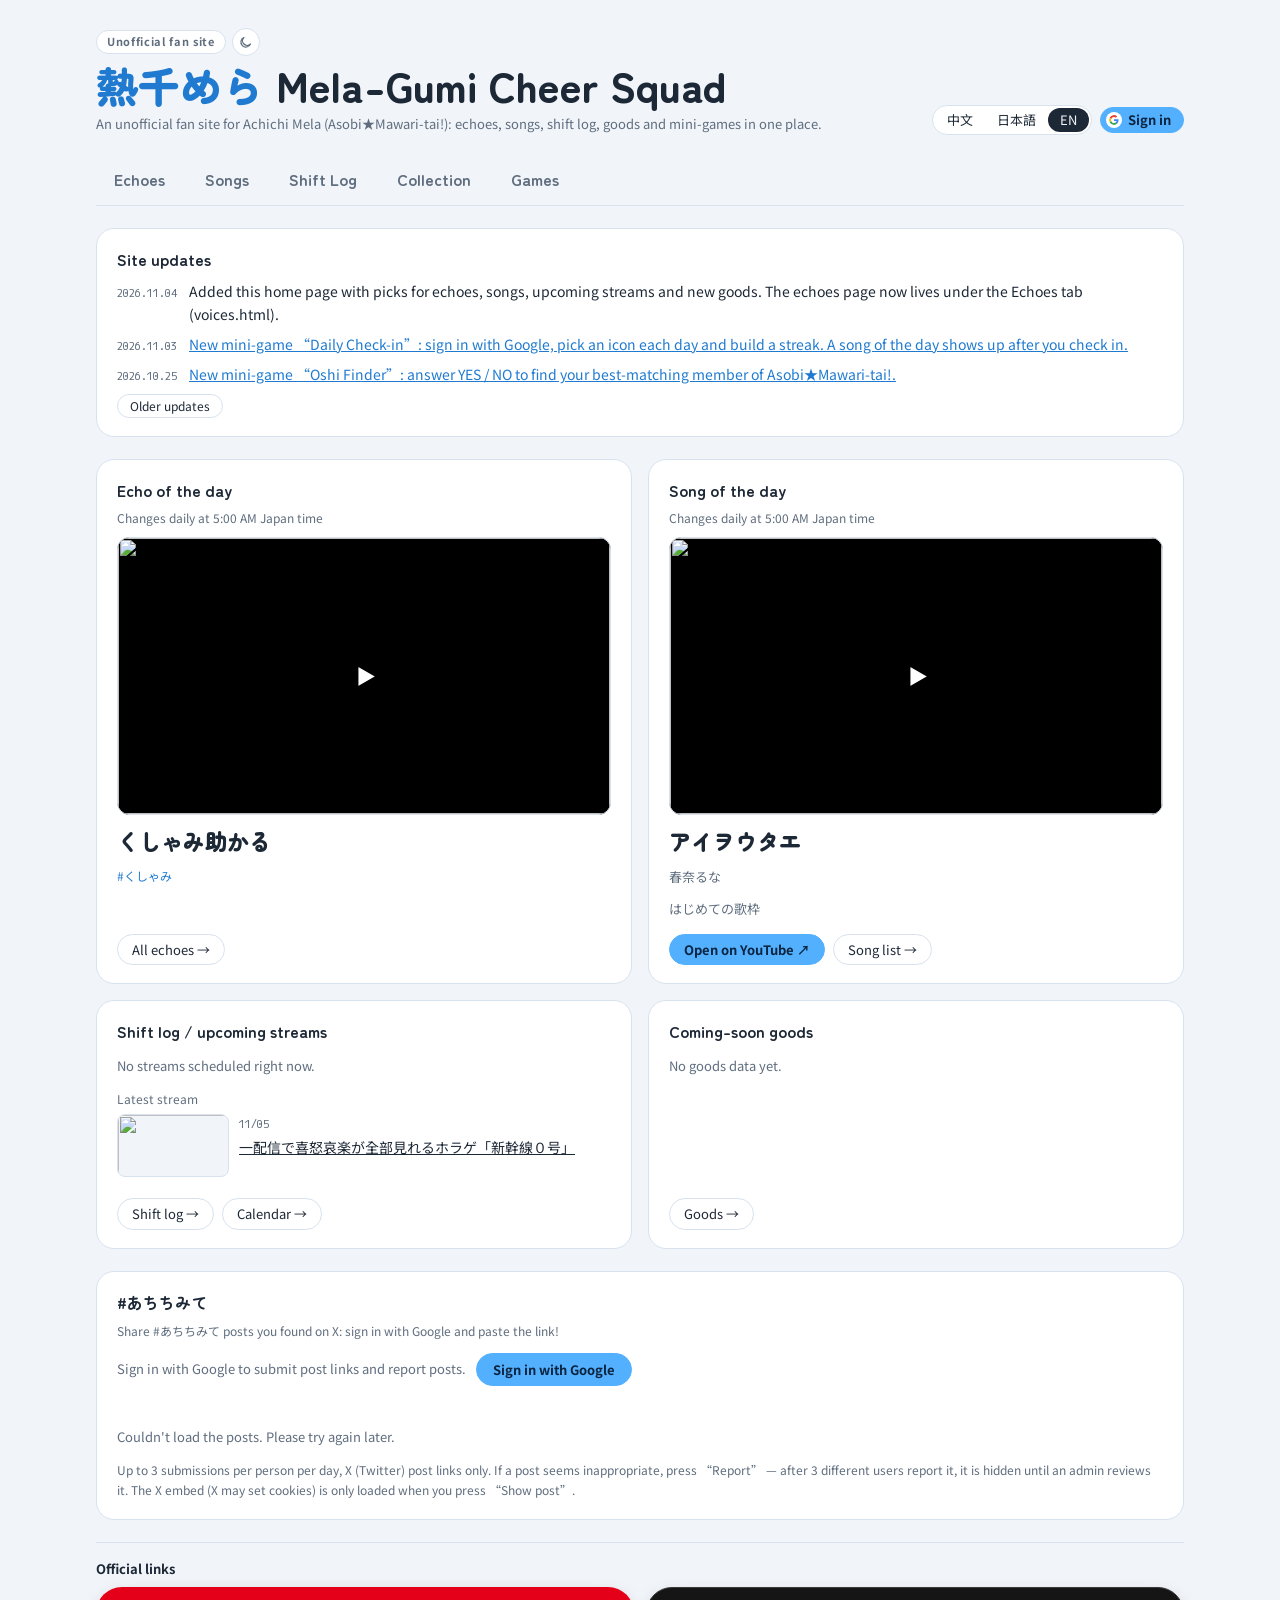
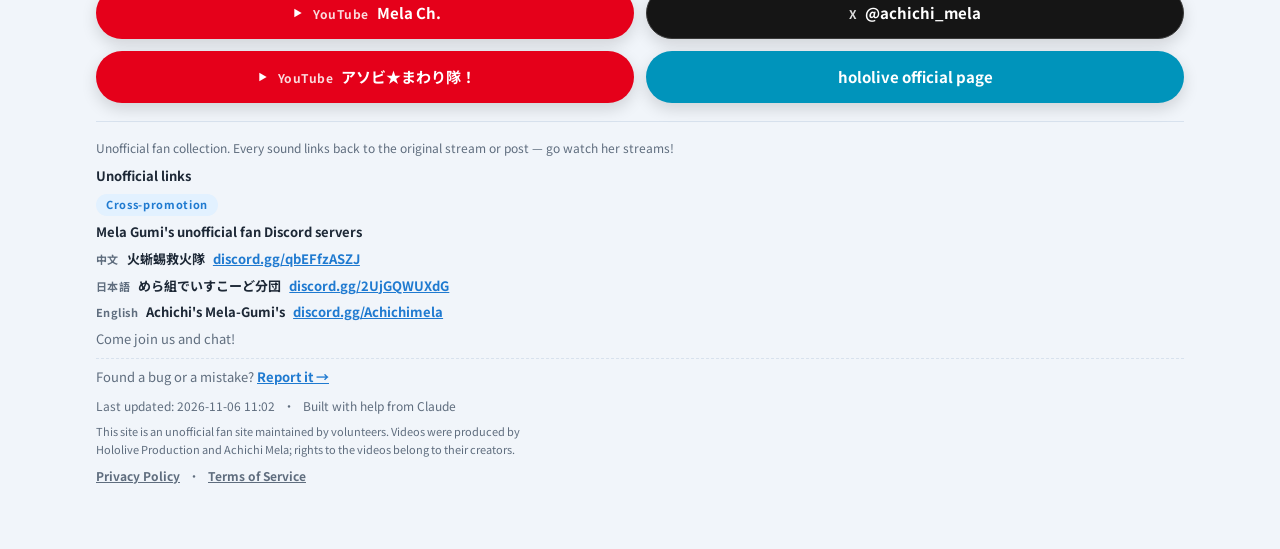
==== commit 0f0073eb: "Home: stop recommended song at its end time loadSongList now keeps the song's end time and the home " ====
--- a/index.html
+++ b/index.html
@@ -122,7 +122,7 @@
   <footer></footer><!-- 頁尾內容由 assets/common.js 產生（各頁共用） -->
 </div>
 
-<script src="assets/common.js?v=572a57bf"></script>
+<script src="assets/common.js?v=9e7843b7"></script>
 <script src="assets/sync.js?v=8e657a70"></script><!-- 標題列的登入按鈕（每頁都有） -->
 <script src="assets/clips.js?v=5f3ac17c"></script><!-- 回音片段資料（clips.json＋試算表），回音頁也用 -->
 <script src="assets/collect.js?v=3b84e306"></script><!-- 試算表讀取（含快取）、網址／日期小工具，周邊頁也用 -->
@@ -208,7 +208,7 @@
 function renderSong(){ const el=$("hmSong"); if(SONG===undefined) return void(el.innerHTML=head("hmSong","hmDaily")+loading()); if(SONG===null) return void(el.innerHTML=head("hmSong")+fail());
   if(!SONG.s) return void(el.innerHTML=head("hmSong")+`<p class="hm-s">${t("hmEmpty")}</p>`);
   const s=SONG.s;
-  el.innerHTML=head("hmSong","hmDaily")+thumbBtn(s.vid,s.start,null,s.title)+`<p class="hm-t">${esc(s.title)}</p>`+(s.artist?`<p class="hm-s">${esc(s.artist)}</p>`:"")+(s.note?`<p class="hm-s">${esc(s.note)}</p>`:"")
+  el.innerHTML=head("hmSong","hmDaily")+thumbBtn(s.vid,s.start,s.end,s.title)+`<p class="hm-t">${esc(s.title)}</p>`+(s.artist?`<p class="hm-s">${esc(s.artist)}</p>`:"")+(s.note?`<p class="hm-s">${esc(s.note)}</p>`:"")
     +`<div class="hm-acts"><a class="btn primary" href="${esc(ytUrl(s.vid,s.start))}" target="_blank" rel="noopener">${t("hmYt")}</a><a class="btn" href="songs.html">${t("hmMoreSongs")}</a></div>`; }
 
 const fmtWhen=e=>{ if(e.start){ const d=new Date(e.start); if(!isNaN(d)) return d.toLocaleString(LOC[lang],{month:"numeric",day:"numeric",hour:"2-digit",minute:"2-digit",hour12:false}); }
